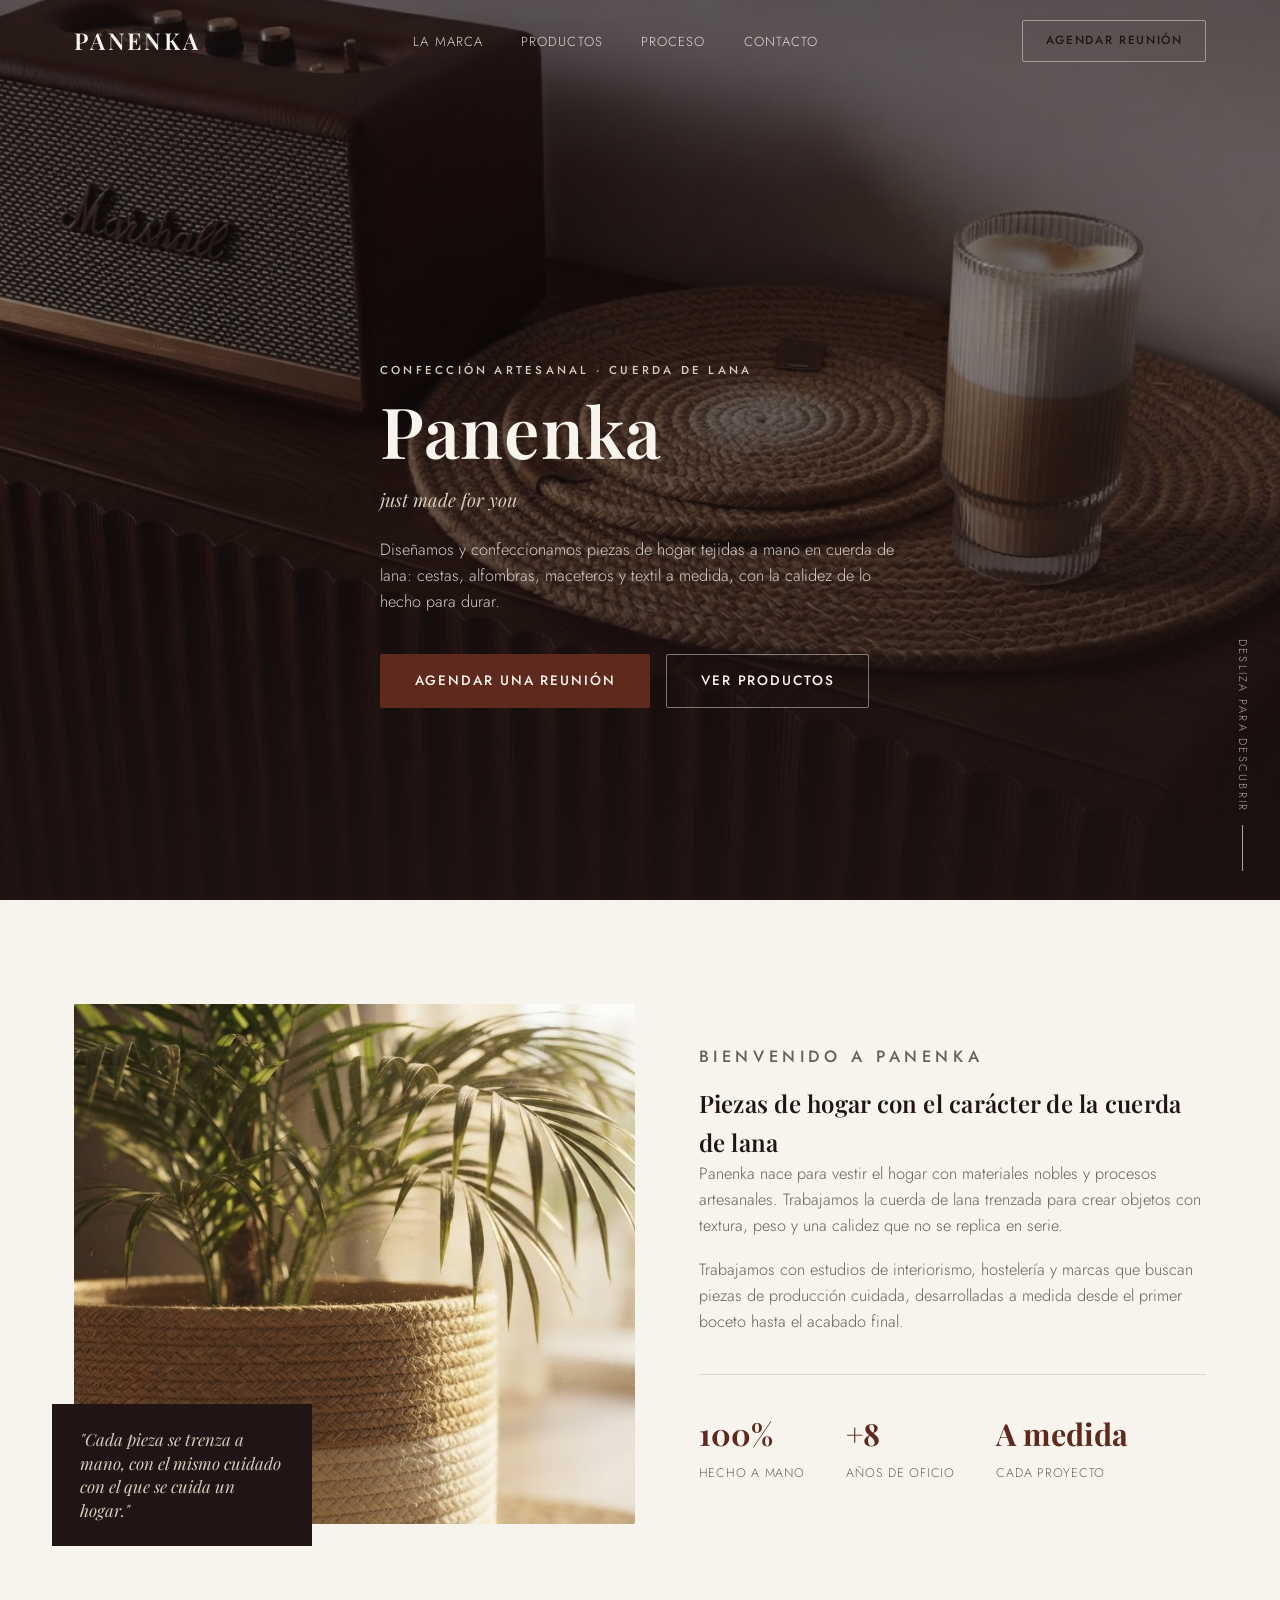
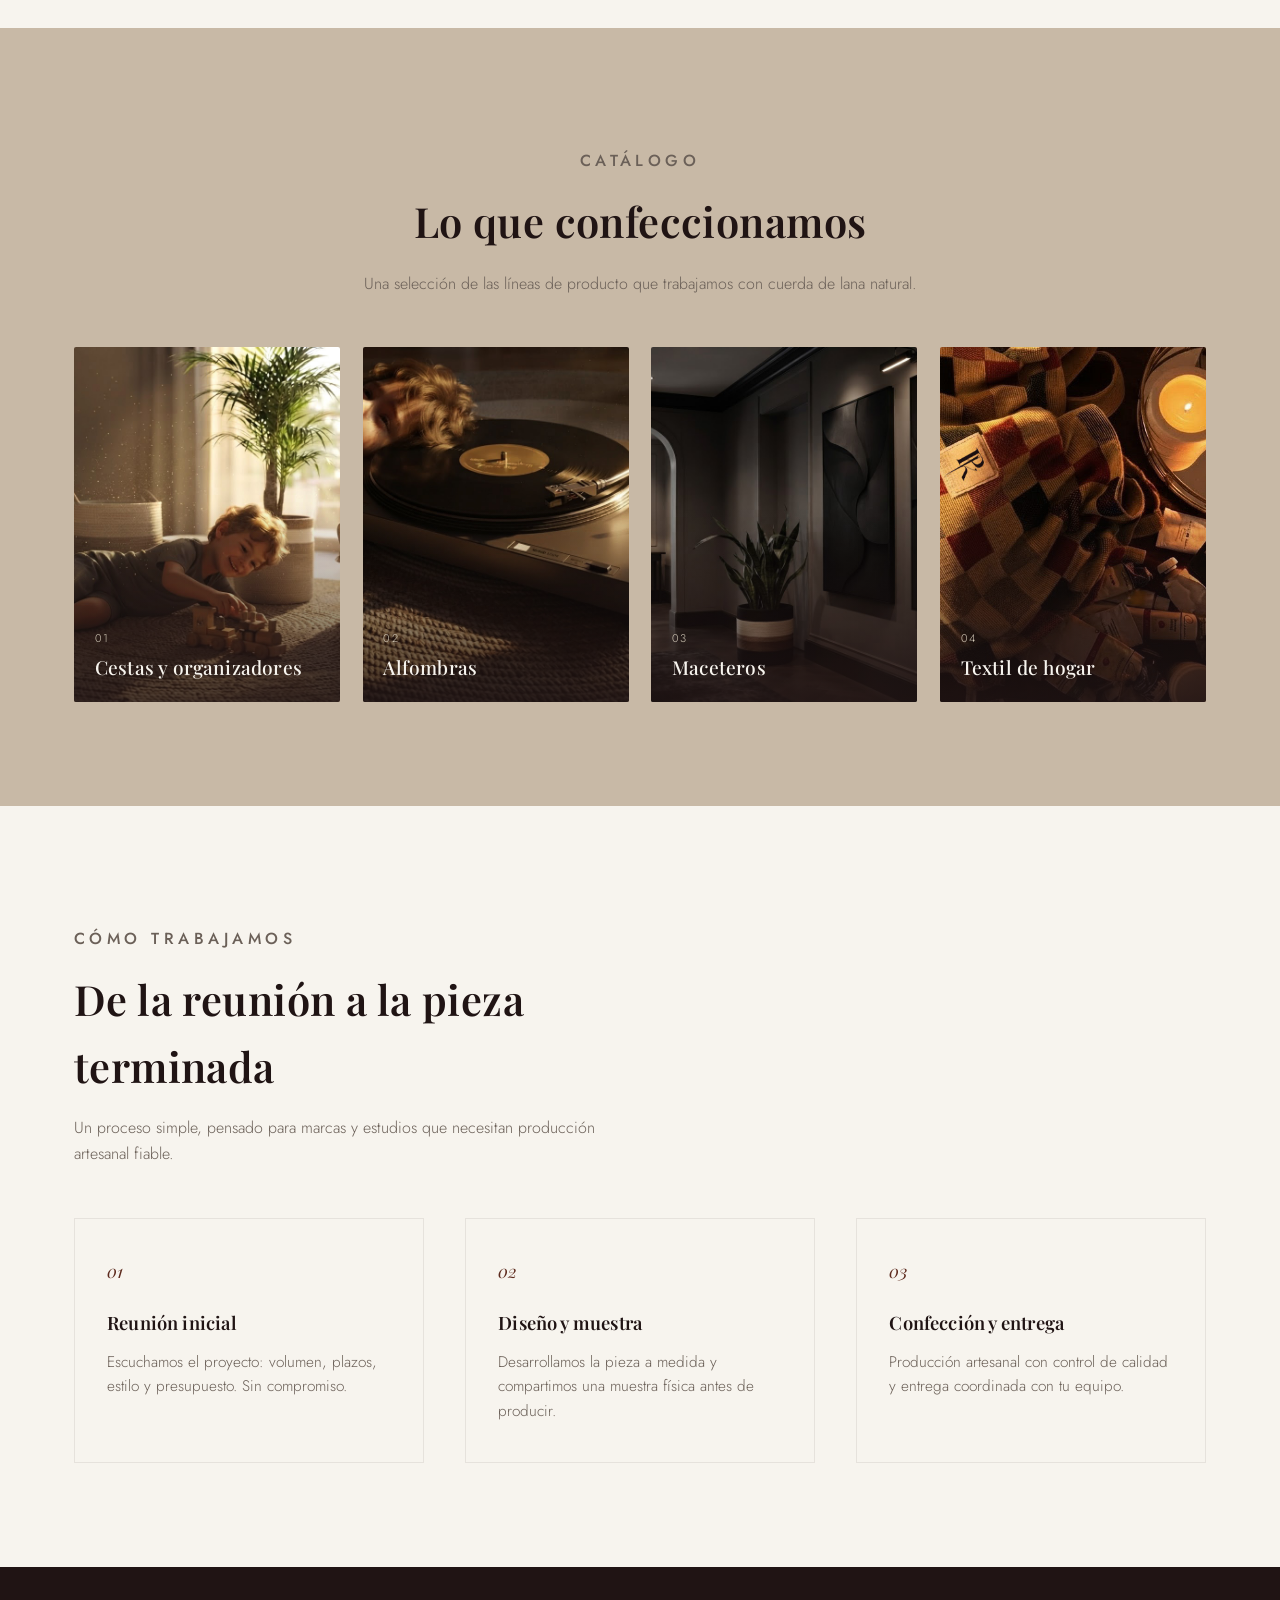
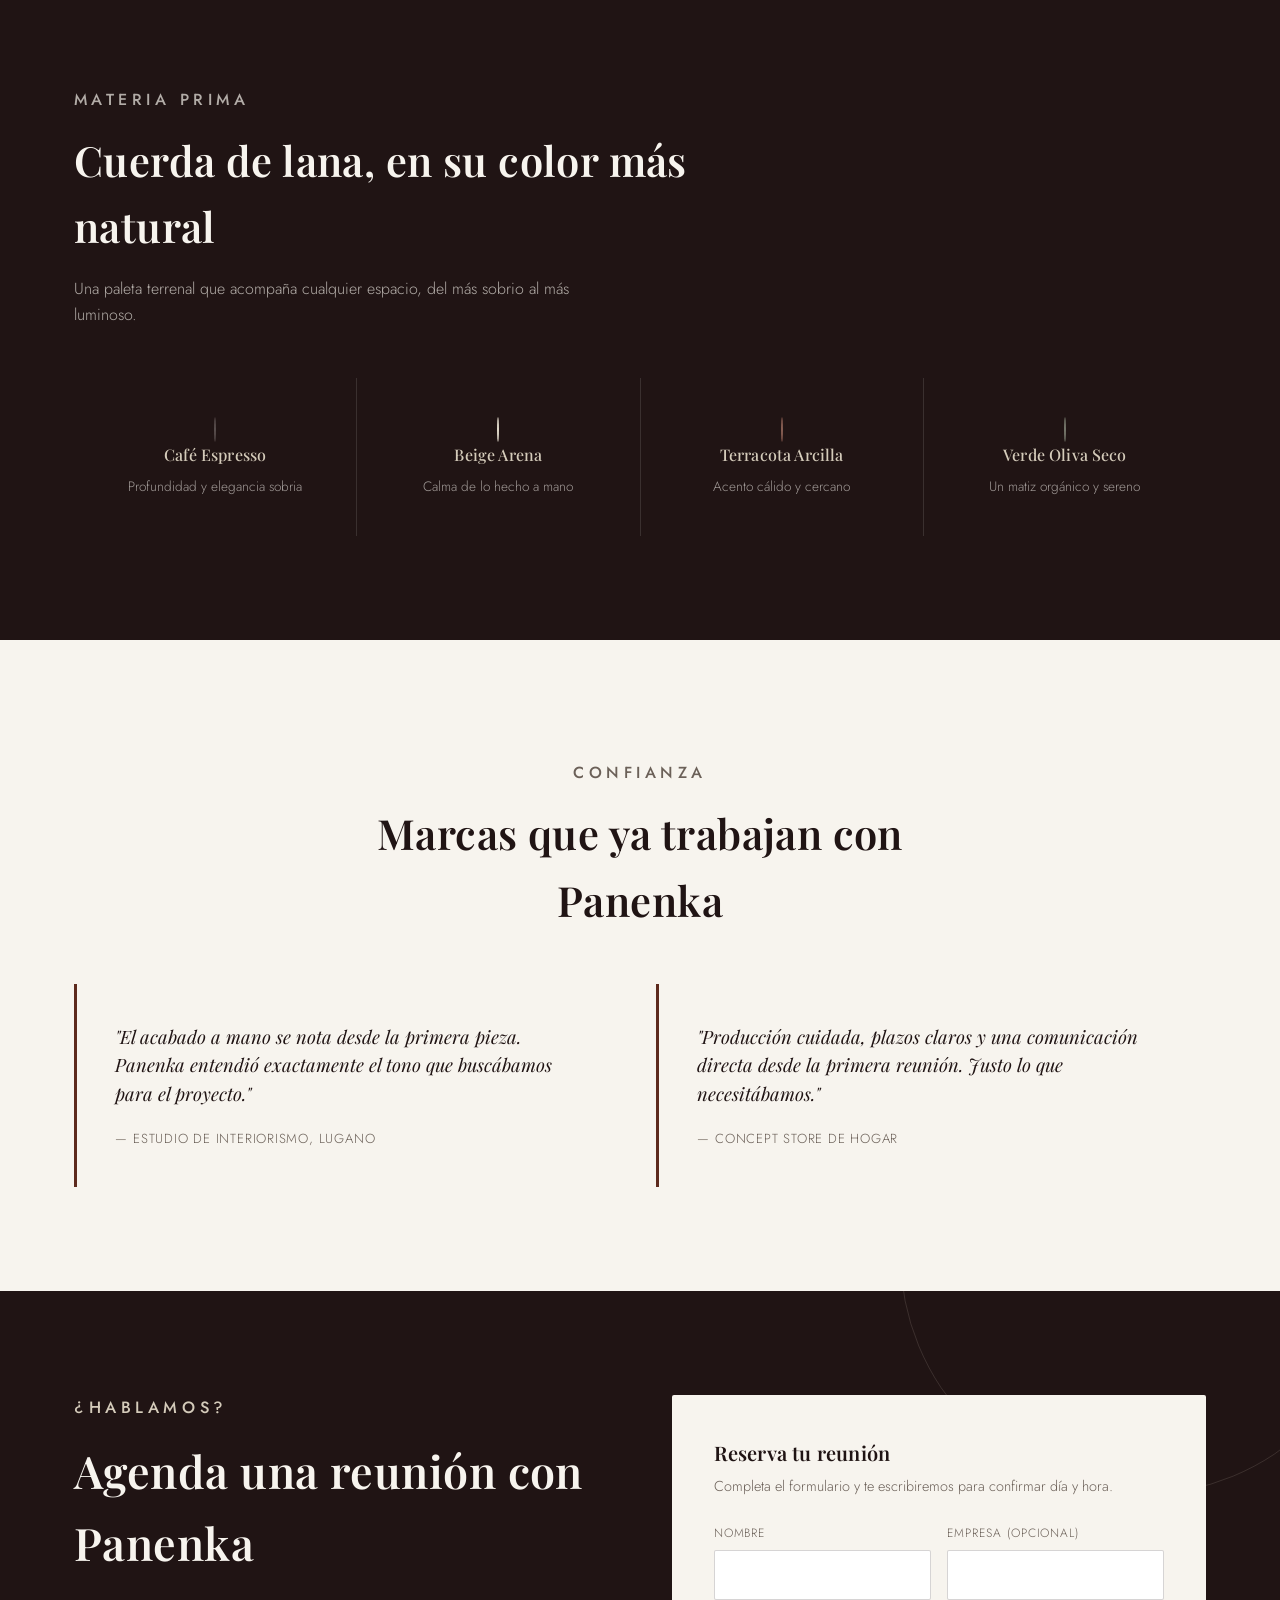
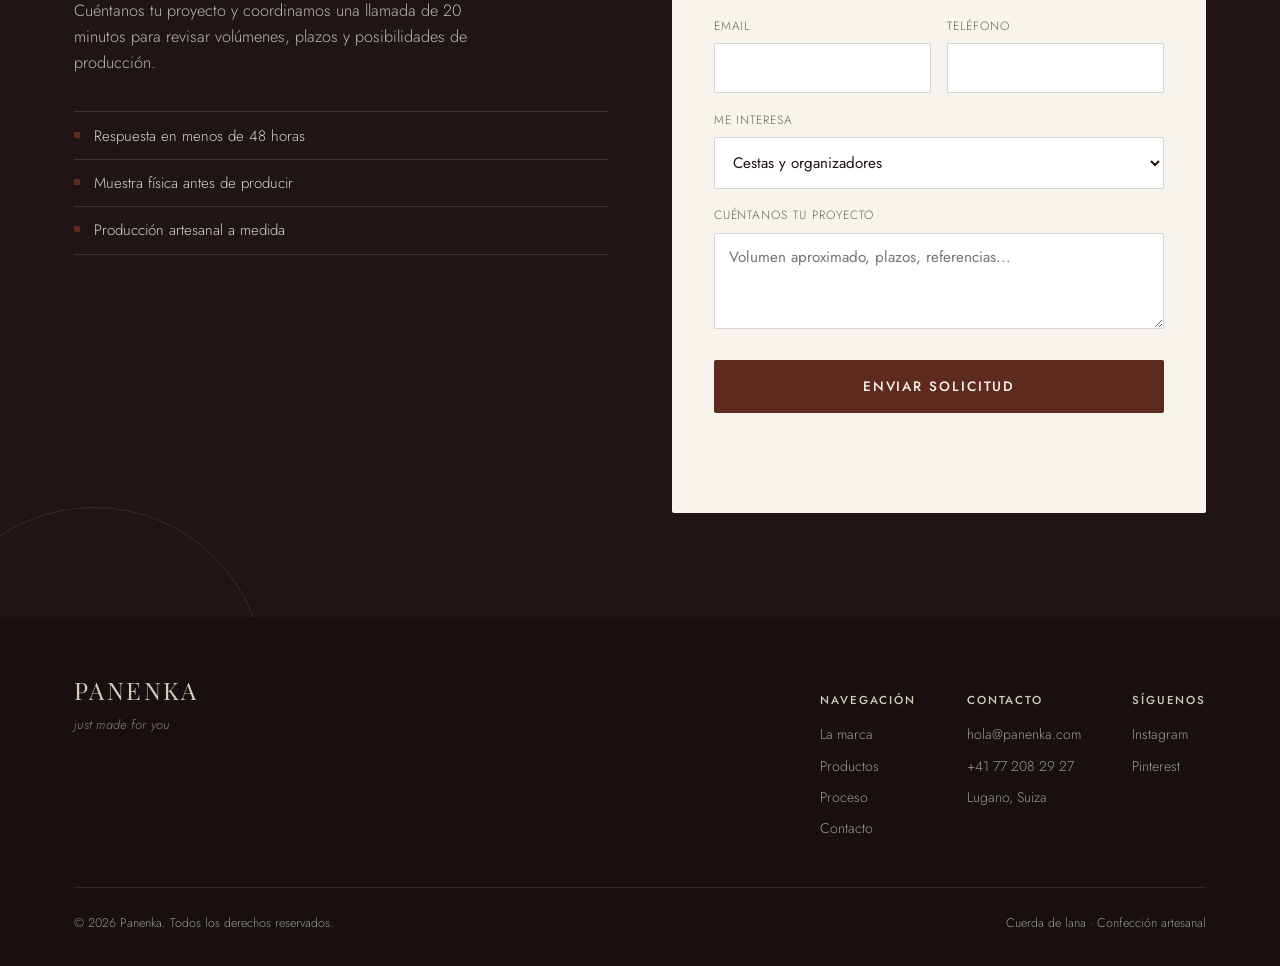
==== panenka/index.html @ 352421e2 "Add Panenka landing page for wool-cord home goods brand Single-page site built from the brand rebran" ====
<!DOCTYPE html>
<html lang="es" class="no-js">
<head>
  <meta charset="UTF-8" />
  <meta name="viewport" content="width=device-width, initial-scale=1.0" />
  <title>Panenka — Cuerda de lana, hecha para tu hogar</title>
  <meta name="description" content="Panenka confecciona productos de hogar artesanales con cuerda de lana: cestas, alfombras y textil a medida. Agenda una reunión con nuestro equipo." />
  <link rel="icon" href="data:," />
  <link rel="stylesheet" href="css/style.css" />
  <script>document.documentElement.classList.replace("no-js","js");</script>
</head>
<body>

  <header class="site-header" id="siteHeader">
    <div class="container nav">
      <a href="#inicio" class="nav__brand">PANENKA<span>.</span></a>
      <button class="nav__toggle" id="navToggle" aria-label="Abrir menú" aria-expanded="false">☰</button>
      <ul class="nav__links" id="navLinks">
        <li><a href="#sobre-nosotros">La marca</a></li>
        <li><a href="#productos">Productos</a></li>
        <li><a href="#proceso">Proceso</a></li>
        <li><a href="#contacto">Contacto</a></li>
      </ul>
      <div class="nav__actions">
        <a href="#contacto" class="btn btn--outline nav__cta desktop-only">Agendar reunión</a>
      </div>
    </div>
  </header>

  <main>
    <!-- HERO -->
    <section class="hero" id="inicio">
      <div class="hero__bg" style="background-image: url('images/hero-mesa-cuerda.jpg');"></div>
      <div class="hero__scrim"></div>
      <div class="container hero__content">
        <p class="eyebrow">Confección artesanal · Cuerda de lana</p>
        <h1>Panenka</h1>
        <p class="hero__tagline">just made for you</p>
        <p class="hero__desc">Diseñamos y confeccionamos piezas de hogar tejidas a mano en cuerda de lana: cestas, alfombras, maceteros y textil a medida, con la calidez de lo hecho para durar.</p>
        <div class="hero__actions">
          <a href="#contacto" class="btn btn--primary">Agendar una reunión</a>
          <a href="#productos" class="btn btn--outline">Ver productos</a>
        </div>
      </div>
      <div class="hero__scroll">Desliza para descubrir</div>
    </section>

    <!-- SOBRE NOSOTROS -->
    <section class="intro" id="sobre-nosotros">
      <div class="container intro__grid">
        <div class="intro__media reveal">
          <img src="images/macetero-cuerda.jpg" alt="Macetero tejido a mano en cuerda de lana con luz natural" loading="lazy" width="1376" height="768" />
          <div class="intro__media-tag">"Cada pieza se trenza a mano, con el mismo cuidado con el que se cuida un hogar."</div>
        </div>
        <div class="intro__copy reveal">
          <p class="eyebrow">Bienvenido a Panenka</p>
          <h2>Piezas de hogar con el carácter de la cuerda de lana</h2>
          <p>Panenka nace para vestir el hogar con materiales nobles y procesos artesanales. Trabajamos la cuerda de lana trenzada para crear objetos con textura, peso y una calidez que no se replica en serie.</p>
          <p>Trabajamos con estudios de interiorismo, hostelería y marcas que buscan piezas de producción cuidada, desarrolladas a medida desde el primer boceto hasta el acabado final.</p>
          <div class="intro__stats">
            <div class="intro__stat">
              <b>100%</b>
              <span>Hecho a mano</span>
            </div>
            <div class="intro__stat">
              <b>+8</b>
              <span>Años de oficio</span>
            </div>
            <div class="intro__stat">
              <b>A medida</b>
              <span>Cada proyecto</span>
            </div>
          </div>
        </div>
      </div>
    </section>

    <!-- PRODUCTOS -->
    <section class="products" id="productos">
      <div class="container">
        <div class="section-heading center reveal">
          <p class="eyebrow">Catálogo</p>
          <h2>Lo que confeccionamos</h2>
          <p>Una selección de las líneas de producto que trabajamos con cuerda de lana natural.</p>
        </div>
        <div class="products-grid reveal">
          <a class="product-card" href="#contacto">
            <img src="images/cestas-salon.jpg" alt="Cestas de cuerda de lana en un salón luminoso" loading="lazy" width="1376" height="768" />
            <span class="product-card__label"><span class="index">01</span><h3>Cestas y organizadores</h3></span>
          </a>
          <a class="product-card" href="#contacto">
            <img src="images/alfombra-cuerda.jpg" alt="Alfombra circular tejida en cuerda de lana" loading="lazy" width="1376" height="768" />
            <span class="product-card__label"><span class="index">02</span><h3>Alfombras</h3></span>
          </a>
          <a class="product-card" href="#contacto">
            <img src="images/recibidor-cuerda.jpg" alt="Macetero de cuerda de lana en un recibidor" loading="lazy" width="1376" height="768" />
            <span class="product-card__label"><span class="index">03</span><h3>Maceteros</h3></span>
          </a>
          <a class="product-card" href="#contacto">
            <img src="images/manta-cuadros.jpg" alt="Textil de hogar en tonos cálidos" loading="lazy" width="973" height="543" />
            <span class="product-card__label"><span class="index">04</span><h3>Textil de hogar</h3></span>
          </a>
        </div>
      </div>
    </section>

    <!-- PROCESO -->
    <section class="process" id="proceso">
      <div class="container">
        <div class="section-heading reveal">
          <p class="eyebrow">Cómo trabajamos</p>
          <h2>De la reunión a la pieza terminada</h2>
          <p>Un proceso simple, pensado para marcas y estudios que necesitan producción artesanal fiable.</p>
        </div>
        <div class="process-grid reveal">
          <div class="process-card">
            <span class="num">01</span>
            <h3>Reunión inicial</h3>
            <p>Escuchamos el proyecto: volumen, plazos, estilo y presupuesto. Sin compromiso.</p>
          </div>
          <div class="process-card">
            <span class="num">02</span>
            <h3>Diseño y muestra</h3>
            <p>Desarrollamos la pieza a medida y compartimos una muestra física antes de producir.</p>
          </div>
          <div class="process-card">
            <span class="num">03</span>
            <h3>Confección y entrega</h3>
            <p>Producción artesanal con control de calidad y entrega coordinada con tu equipo.</p>
          </div>
        </div>
      </div>
    </section>

    <!-- MATERIALES / COLORES -->
    <section class="materials">
      <div class="container">
        <div class="section-heading reveal">
          <p class="eyebrow">Materia prima</p>
          <h2>Cuerda de lana, en su color más natural</h2>
          <p>Una paleta terrenal que acompaña cualquier espacio, del más sobrio al más luminoso.</p>
        </div>
        <div class="materials-grid reveal">
          <div class="material-swatch">
            <span class="dot" style="background:#201414;"></span>
            <h4>Café Espresso</h4>
            <p>Profundidad y elegancia sobria</p>
          </div>
          <div class="material-swatch">
            <span class="dot" style="background:#D4CBBA;"></span>
            <h4>Beige Arena</h4>
            <p>Calma de lo hecho a mano</p>
          </div>
          <div class="material-swatch">
            <span class="dot" style="background:#5D2A1D;"></span>
            <h4>Terracota Arcilla</h4>
            <p>Acento cálido y cercano</p>
          </div>
          <div class="material-swatch">
            <span class="dot" style="background:#46493B;"></span>
            <h4>Verde Oliva Seco</h4>
            <p>Un matiz orgánico y sereno</p>
          </div>
        </div>
      </div>
    </section>

    <!-- TESTIMONIOS -->
    <section class="testimonials">
      <div class="container">
        <div class="section-heading center reveal">
          <p class="eyebrow">Confianza</p>
          <h2>Marcas que ya trabajan con Panenka</h2>
        </div>
        <div class="testimonial-grid reveal">
          <div class="testimonial">
            <p>"El acabado a mano se nota desde la primera pieza. Panenka entendió exactamente el tono que buscábamos para el proyecto."</p>
            <cite>— Estudio de interiorismo, Lugano</cite>
          </div>
          <div class="testimonial">
            <p>"Producción cuidada, plazos claros y una comunicación directa desde la primera reunión. Justo lo que necesitábamos."</p>
            <cite>— Concept store de hogar</cite>
          </div>
        </div>
      </div>
    </section>

    <!-- CTA / AGENDAR REUNION -->
    <section class="cta" id="contacto">
      <div class="container cta__grid">
        <div class="cta__intro reveal">
          <p class="eyebrow">¿Hablamos?</p>
          <h2>Agenda una reunión con Panenka</h2>
          <p>Cuéntanos tu proyecto y coordinamos una llamada de 20 minutos para revisar volúmenes, plazos y posibilidades de producción.</p>
          <ul class="cta__points">
            <li>Respuesta en menos de 48 horas</li>
            <li>Muestra física antes de producir</li>
            <li>Producción artesanal a medida</li>
          </ul>
        </div>

        <form class="cta__form reveal" id="meetingForm" novalidate>
          <h3>Reserva tu reunión</h3>
          <p>Completa el formulario y te escribiremos para confirmar día y hora.</p>

          <div class="form-row">
            <div class="field">
              <label for="nombre">Nombre</label>
              <input type="text" id="nombre" name="nombre" required autocomplete="name" />
            </div>
            <div class="field">
              <label for="empresa">Empresa (opcional)</label>
              <input type="text" id="empresa" name="empresa" autocomplete="organization" />
            </div>
          </div>

          <div class="form-row">
            <div class="field">
              <label for="email">Email</label>
              <input type="email" id="email" name="email" required autocomplete="email" />
            </div>
            <div class="field">
              <label for="telefono">Teléfono</label>
              <input type="tel" id="telefono" name="telefono" autocomplete="tel" />
            </div>
          </div>

          <div class="field">
            <label for="interes">Me interesa</label>
            <select id="interes" name="interes">
              <option value="Cestas y organizadores">Cestas y organizadores</option>
              <option value="Alfombras">Alfombras</option>
              <option value="Maceteros">Maceteros</option>
              <option value="Textil de hogar">Textil de hogar</option>
              <option value="Proyecto a medida">Proyecto a medida</option>
            </select>
          </div>

          <div class="field">
            <label for="mensaje">Cuéntanos tu proyecto</label>
            <textarea id="mensaje" name="mensaje" rows="3" placeholder="Volumen aproximado, plazos, referencias..."></textarea>
          </div>

          <button type="submit" class="btn btn--primary">Enviar solicitud</button>
          <p class="form-status" id="formStatus" role="status"></p>
        </form>
      </div>
    </section>
  </main>

  <footer class="site-footer">
    <div class="container">
      <div class="footer-top">
        <div>
          <p class="footer-brand">PANENKA<span>just made for you</span></p>
        </div>
        <div class="footer-links">
          <div>
            <h5>Navegación</h5>
            <ul>
              <li><a href="#sobre-nosotros">La marca</a></li>
              <li><a href="#productos">Productos</a></li>
              <li><a href="#proceso">Proceso</a></li>
              <li><a href="#contacto">Contacto</a></li>
            </ul>
          </div>
          <div>
            <h5>Contacto</h5>
            <ul>
              <li><a href="mailto:hola@panenka.com">hola@panenka.com</a></li>
              <li><a href="tel:+41772082927">+41 77 208 29 27</a></li>
              <li>Lugano, Suiza</li>
            </ul>
          </div>
          <div>
            <h5>Síguenos</h5>
            <ul>
              <li><a href="#" target="_blank" rel="noopener">Instagram</a></li>
              <li><a href="#" target="_blank" rel="noopener">Pinterest</a></li>
            </ul>
          </div>
        </div>
      </div>
      <div class="footer-bottom">
        <p>&copy; 2026 Panenka. Todos los derechos reservados.</p>
        <p>Cuerda de lana · Confección artesanal</p>
      </div>
    </div>
  </footer>

  <script src="js/main.js"></script>
</body>
</html>
---- panenka/css/style.css ----
/* ==========================================================================
   Panenka — Landing page
   Paleta (Pantone exacto, doc. de rebranding):
     --espresso   #201414  (Pantone — cuerda de lana)
     --arena      #D4CBBA  (Pantone — piedra clara)
   Variantes corporativas cercanas: #2D1E18 / #C8B9A6
   Complementarios: marfil #F7F4EE · terracota #5D2A1D · oliva #46493B · gris piedra #9FA0A8
   ========================================================================== */

@import url('https://fonts.googleapis.com/css2?family=Playfair+Display:ital,wght@0,500;0,600;0,700;1,500&family=Jost:wght@300;400;500;600&display=swap');

:root {
  --espresso: #201414;
  --espresso-soft: #2D1E18;
  --arena: #D4CBBA;
  --arena-soft: #C8B9A6;
  --marfil: #F7F4EE;
  --terracota: #5D2A1D;
  --oliva: #46493B;
  --piedra: #9FA0A8;

  --text-dark: #201414;
  --text-muted: #6b6058;
  --bg: var(--marfil);

  --font-display: 'Playfair Display', Georgia, serif;
  --font-body: 'Jost', 'Segoe UI', sans-serif;

  --container: 1180px;
  --radius: 2px;
}

* { box-sizing: border-box; }

html { scroll-behavior: smooth; }

body {
  margin: 0;
  background: var(--bg);
  color: var(--text-dark);
  font-family: var(--font-body);
  font-weight: 300;
  line-height: 1.6;
  -webkit-font-smoothing: antialiased;
}

img { max-width: 100%; display: block; }

.container {
  max-width: var(--container);
  margin: 0 auto;
  padding: 0 1.5rem;
}

a { color: inherit; text-decoration: none; }

h1, h2, h3, h4 {
  font-family: var(--font-display);
  font-weight: 600;
  margin: 0;
  letter-spacing: 0.01em;
}

p { margin: 0; }

.eyebrow {
  font-family: var(--font-body);
  font-size: 0.72rem;
  letter-spacing: 0.28em;
  text-transform: uppercase;
  color: var(--terracota);
  font-weight: 500;
  margin-bottom: 0.9rem;
}

/* Botones */
.btn {
  display: inline-flex;
  align-items: center;
  gap: 0.6rem;
  padding: 0.95rem 2.1rem;
  border-radius: var(--radius);
  font-family: var(--font-body);
  font-size: 0.85rem;
  letter-spacing: 0.14em;
  text-transform: uppercase;
  font-weight: 500;
  border: 1px solid transparent;
  cursor: pointer;
  transition: background 0.25s ease, color 0.25s ease, border-color 0.25s ease, transform 0.2s ease;
}

.btn--primary {
  background: var(--terracota);
  color: var(--marfil);
}
.btn--primary:hover { background: #4a2216; transform: translateY(-1px); }

.btn--light {
  background: var(--arena);
  color: var(--espresso);
}
.btn--light:hover { background: var(--marfil); }

.btn--outline {
  background: transparent;
  border-color: rgba(247, 244, 238, 0.45);
  color: inherit;
}
.btn--outline:hover { border-color: currentColor; }

.btn--outline-dark {
  background: transparent;
  border-color: rgba(32, 20, 20, 0.3);
  color: var(--espresso);
}
.btn--outline-dark:hover { border-color: var(--espresso); }

/* ==========================================================================
   Header
   ========================================================================== */
.site-header {
  position: fixed;
  top: 0;
  left: 0;
  right: 0;
  z-index: 100;
  padding: 1.25rem 0;
  transition: background 0.35s ease, padding 0.35s ease, box-shadow 0.35s ease;
}

.site-header.is-scrolled {
  background: rgba(32, 20, 20, 0.92);
  backdrop-filter: blur(6px);
  padding: 0.85rem 0;
  box-shadow: 0 6px 24px rgba(0,0,0,0.18);
}

.nav {
  display: flex;
  align-items: center;
  justify-content: space-between;
}

.nav__brand {
  font-family: var(--font-display);
  font-size: 1.45rem;
  letter-spacing: 0.12em;
  color: var(--marfil);
  font-weight: 600;
}
.nav__brand span { color: var(--terracota); }

.nav__links {
  list-style: none;
  display: flex;
  gap: 2.4rem;
  margin: 0;
  padding: 0;
}
.nav__links a {
  color: var(--marfil);
  font-size: 0.82rem;
  letter-spacing: 0.08em;
  text-transform: uppercase;
  opacity: 0.85;
  transition: opacity 0.2s ease;
}
.nav__links a:hover { opacity: 1; }

.nav__actions { display: flex; align-items: center; gap: 1.5rem; }

.nav__cta {
  padding: 0.65rem 1.4rem;
  font-size: 0.74rem;
}

.nav__toggle {
  display: none;
  background: none;
  border: none;
  color: var(--marfil);
  font-size: 1.4rem;
  cursor: pointer;
}

/* ==========================================================================
   Hero
   ========================================================================== */
.hero {
  position: relative;
  min-height: 100vh;
  display: flex;
  align-items: flex-end;
  background: var(--espresso);
  overflow: hidden;
}

.hero__bg {
  position: absolute;
  inset: 0;
  background-size: cover;
  background-position: center 65%;
}

.hero__scrim {
  position: absolute;
  inset: 0;
  background:
    linear-gradient(180deg, rgba(32,20,20,0.55) 0%, rgba(32,20,20,0.35) 35%, rgba(32,20,20,0.85) 100%);
}

.hero__content {
  position: relative;
  z-index: 2;
  padding: 8rem 0 5.5rem;
  max-width: 720px;
  color: var(--marfil);
}

.hero .eyebrow { color: var(--arena); }

.hero h1 {
  font-size: clamp(2.6rem, 6vw, 4.4rem);
  line-height: 1.05;
  color: var(--marfil);
}

.hero__tagline {
  font-family: var(--font-display);
  font-style: italic;
  font-size: 1.15rem;
  color: var(--arena);
  margin-top: 1.1rem;
}

.hero__desc {
  margin-top: 1.4rem;
  font-size: 1.02rem;
  color: rgba(247,244,238,0.82);
  max-width: 520px;
}

.hero__actions {
  margin-top: 2.4rem;
  display: flex;
  flex-wrap: wrap;
  gap: 1rem;
}

.hero__scroll {
  position: absolute;
  bottom: 1.8rem;
  right: 1.8rem;
  z-index: 2;
  color: var(--arena);
  font-size: 0.7rem;
  letter-spacing: 0.2em;
  text-transform: uppercase;
  writing-mode: vertical-rl;
  display: flex;
  align-items: center;
  gap: 0.8rem;
  opacity: 0.8;
}
.hero__scroll::after {
  content: '';
  width: 1px;
  height: 46px;
  background: currentColor;
  display: block;
}

/* ==========================================================================
   Secciones genéricas
   ========================================================================== */
section { padding: 6.5rem 0; }

.section-heading {
  max-width: 640px;
  margin-bottom: 3.2rem;
}
.section-heading.center { margin-left: auto; margin-right: auto; text-align: center; }

.section-heading h2 {
  font-size: clamp(1.9rem, 3.4vw, 2.6rem);
  color: var(--espresso);
}

.section-heading p {
  margin-top: 1rem;
  color: var(--text-muted);
  font-size: 1rem;
  max-width: 560px;
}
.section-heading.center p { margin-left: auto; margin-right: auto; }

/* ==========================================================================
   Intro / Sobre Panenka
   ========================================================================== */
.intro {
  background: var(--bg);
}

.intro__grid {
  display: grid;
  grid-template-columns: 1.05fr 0.95fr;
  gap: 4rem;
  align-items: center;
}

.intro__media {
  position: relative;
}
.intro__media img {
  width: 100%;
  height: 520px;
  object-fit: cover;
  border-radius: var(--radius);
}
.intro__media-tag {
  position: absolute;
  left: -1.4rem;
  bottom: -1.4rem;
  background: var(--espresso);
  color: var(--arena);
  padding: 1.5rem 1.8rem;
  max-width: 260px;
  font-family: var(--font-display);
  font-style: italic;
  font-size: 1.05rem;
  line-height: 1.4;
}

.intro__copy p + p { margin-top: 1.1rem; }
.intro__copy p { color: var(--text-muted); font-size: 1.02rem; }

.intro__stats {
  display: flex;
  gap: 2.6rem;
  margin-top: 2.4rem;
  padding-top: 2.2rem;
  border-top: 1px solid rgba(32,20,20,0.12);
}
.intro__stat b {
  display: block;
  font-family: var(--font-display);
  font-size: 1.9rem;
  color: var(--terracota);
}
.intro__stat span {
  font-size: 0.78rem;
  letter-spacing: 0.06em;
  color: var(--text-muted);
  text-transform: uppercase;
}

/* ==========================================================================
   Productos / catálogo
   ========================================================================== */
.products {
  background: var(--arena-soft);
}

.products-grid {
  display: grid;
  grid-template-columns: repeat(4, 1fr);
  gap: 1.4rem;
}

.product-card {
  position: relative;
  border-radius: var(--radius);
  overflow: hidden;
  aspect-ratio: 3 / 4;
  isolation: isolate;
}

.product-card img {
  width: 100%;
  height: 100%;
  object-fit: cover;
  transition: transform 0.6s ease;
}
.product-card:hover img { transform: scale(1.06); }

.product-card::after {
  content: '';
  position: absolute;
  inset: 0;
  background: linear-gradient(180deg, rgba(32,20,20,0) 45%, rgba(32,20,20,0.82) 100%);
  z-index: 1;
}

.product-card__label {
  position: absolute;
  left: 1.3rem;
  bottom: 1.2rem;
  z-index: 2;
  color: var(--marfil);
}
.product-card__label .index {
  display: block;
  font-size: 0.7rem;
  letter-spacing: 0.2em;
  color: var(--arena);
  margin-bottom: 0.3rem;
}
.product-card__label h3 {
  font-size: 1.2rem;
  font-weight: 500;
}

/* ==========================================================================
   Proceso / por qué Panenka
   ========================================================================== */
.process { background: var(--bg); }

.process-grid {
  display: grid;
  grid-template-columns: repeat(3, 1fr);
  gap: 2.6rem;
}

.process-card {
  padding: 2.4rem 2rem;
  background: var(--marfil);
  border: 1px solid rgba(32,20,20,0.08);
}

.process-card .num {
  font-family: var(--font-display);
  font-style: italic;
  font-size: 1.1rem;
  color: var(--terracota);
  display: block;
  margin-bottom: 1.4rem;
}

.process-card h3 {
  font-size: 1.15rem;
  margin-bottom: 0.8rem;
  color: var(--espresso);
}

.process-card p {
  color: var(--text-muted);
  font-size: 0.96rem;
}

/* ==========================================================================
   Materiales / franja de color
   ========================================================================== */
.materials {
  background: var(--espresso);
  color: var(--marfil);
}
.materials .section-heading h2 { color: var(--marfil); }
.materials .section-heading p { color: rgba(247,244,238,0.68); }
.materials .eyebrow { color: var(--arena); }

.materials-grid {
  display: grid;
  grid-template-columns: repeat(4, 1fr);
  gap: 1px;
  background: rgba(247,244,238,0.12);
}

.material-swatch {
  background: var(--espresso);
  padding: 2.4rem 1.6rem;
  text-align: center;
}

.material-swatch .dot {
  width: 46px;
  height: 46px;
  border-radius: 50%;
  margin: 0 auto 1.3rem;
  border: 1px solid rgba(247,244,238,0.25);
}

.material-swatch h4 {
  font-size: 1rem;
  color: var(--arena);
  margin-bottom: 0.5rem;
  font-weight: 500;
}
.material-swatch p {
  font-size: 0.85rem;
  color: rgba(247,244,238,0.6);
}

/* ==========================================================================
   Testimonios
   ========================================================================== */
.testimonials { background: var(--bg); }

.testimonial-grid {
  display: grid;
  grid-template-columns: repeat(2, 1fr);
  gap: 2rem;
}

.testimonial {
  padding: 2.4rem;
  background: var(--marfil);
  border-left: 3px solid var(--terracota);
}
.testimonial p {
  font-family: var(--font-display);
  font-style: italic;
  font-size: 1.15rem;
  color: var(--espresso);
  line-height: 1.55;
}
.testimonial cite {
  display: block;
  margin-top: 1.2rem;
  font-style: normal;
  font-size: 0.82rem;
  letter-spacing: 0.06em;
  text-transform: uppercase;
  color: var(--text-muted);
}

/* ==========================================================================
   CTA — Agendar reunión
   ========================================================================== */
.cta {
  background: var(--espresso);
  color: var(--marfil);
  position: relative;
  overflow: hidden;
}

.cta::before {
  content: '';
  position: absolute;
  top: -30%;
  right: -8%;
  width: 480px;
  height: 480px;
  border-radius: 50%;
  border: 1px solid rgba(212,203,186,0.15);
}
.cta::after {
  content: '';
  position: absolute;
  bottom: -25%;
  left: -6%;
  width: 340px;
  height: 340px;
  border-radius: 50%;
  border: 1px solid rgba(212,203,186,0.12);
}

.cta__grid {
  position: relative;
  z-index: 1;
  display: grid;
  grid-template-columns: 1fr 1fr;
  gap: 4rem;
  align-items: start;
}

.cta__intro .eyebrow { color: var(--arena); }
.cta__intro h2 {
  font-size: clamp(2rem, 3.6vw, 2.8rem);
  color: var(--marfil);
  margin-bottom: 1.2rem;
}
.cta__intro p {
  color: rgba(247,244,238,0.72);
  font-size: 1.02rem;
  max-width: 440px;
}

.cta__points {
  list-style: none;
  padding: 0;
  margin: 2.2rem 0 0;
}
.cta__points li {
  display: flex;
  gap: 0.9rem;
  align-items: flex-start;
  padding: 0.7rem 0;
  border-top: 1px solid rgba(247,244,238,0.12);
  font-size: 0.94rem;
  color: rgba(247,244,238,0.85);
}
.cta__points li:last-child { border-bottom: 1px solid rgba(247,244,238,0.12); }
.cta__points li::before {
  content: '';
  width: 6px;
  height: 6px;
  margin-top: 0.5rem;
  background: var(--terracota);
  flex-shrink: 0;
}

.cta__form {
  background: var(--marfil);
  color: var(--espresso);
  padding: 2.6rem;
  border-radius: var(--radius);
}

.cta__form h3 {
  font-size: 1.25rem;
  margin-bottom: 0.4rem;
}
.cta__form > p {
  color: var(--text-muted);
  font-size: 0.9rem;
  margin-bottom: 1.6rem;
}

.form-row {
  display: grid;
  grid-template-columns: 1fr 1fr;
  gap: 1rem;
}

.field { margin-bottom: 1.1rem; }
.field label {
  display: block;
  font-size: 0.75rem;
  letter-spacing: 0.08em;
  text-transform: uppercase;
  color: var(--text-muted);
  margin-bottom: 0.45rem;
}
.field input,
.field select,
.field textarea {
  width: 100%;
  padding: 0.8rem 0.9rem;
  border: 1px solid rgba(32,20,20,0.18);
  background: #fff;
  font-family: var(--font-body);
  font-size: 0.95rem;
  color: var(--espresso);
  border-radius: var(--radius);
}
.field input:focus,
.field select:focus,
.field textarea:focus {
  outline: none;
  border-color: var(--terracota);
}
.field textarea { resize: vertical; min-height: 96px; }

.form-status {
  margin-top: 1rem;
  font-size: 0.85rem;
  min-height: 1.2em;
}
.form-status.success { color: #3f6b3f; }
.form-status.error { color: var(--terracota); }

.cta__form .btn { width: 100%; justify-content: center; margin-top: 0.4rem; }

/* ==========================================================================
   Footer
   ========================================================================== */
.site-footer {
  background: #17100e;
  color: rgba(247,244,238,0.6);
  padding: 3.4rem 0 2rem;
}

.footer-top {
  display: flex;
  justify-content: space-between;
  align-items: flex-start;
  gap: 2rem;
  padding-bottom: 2.4rem;
  border-bottom: 1px solid rgba(247,244,238,0.1);
}

.footer-brand {
  font-family: var(--font-display);
  font-size: 1.5rem;
  letter-spacing: 0.1em;
  color: var(--arena);
}
.footer-brand span { display: block; font-family: var(--font-body); font-style: italic; font-size: 0.8rem; letter-spacing: 0.02em; color: rgba(247,244,238,0.5); margin-top: 0.35rem; }

.footer-links {
  display: flex;
  gap: 3.2rem;
  flex-wrap: wrap;
}
.footer-links h5 {
  font-size: 0.72rem;
  letter-spacing: 0.16em;
  text-transform: uppercase;
  color: var(--arena);
  margin-bottom: 0.9rem;
  font-family: var(--font-body);
  font-weight: 500;
}
.footer-links ul { list-style: none; margin: 0; padding: 0; }
.footer-links li { margin-bottom: 0.55rem; font-size: 0.88rem; }
.footer-links a:hover { color: var(--marfil); }

.footer-bottom {
  display: flex;
  justify-content: space-between;
  align-items: center;
  padding-top: 1.6rem;
  font-size: 0.78rem;
  flex-wrap: wrap;
  gap: 0.6rem;
}

/* ==========================================================================
   Reveal on scroll
   ========================================================================== */
.reveal { opacity: 0; transform: translateY(22px); transition: opacity 0.7s ease, transform 0.7s ease; }
.reveal.is-visible { opacity: 1; transform: translateY(0); }
.no-js .reveal { opacity: 1; transform: none; }

/* ==========================================================================
   Responsive
   ========================================================================== */
@media (max-width: 980px) {
  .intro__grid { grid-template-columns: 1fr; }
  .intro__media img { height: 380px; }
  .products-grid { grid-template-columns: repeat(2, 1fr); }
  .process-grid { grid-template-columns: 1fr; gap: 1.4rem; }
  .materials-grid { grid-template-columns: repeat(2, 1fr); }
  .testimonial-grid { grid-template-columns: 1fr; }
  .cta__grid { grid-template-columns: 1fr; gap: 2.6rem; }
  .footer-top { flex-direction: column; }
}

@media (max-width: 720px) {
  .nav__links, .nav__cta.desktop-only { display: none; }
  .nav__toggle { display: block; }
  section { padding: 4.5rem 0; }
  .hero__content { padding: 7rem 0 3.5rem; }
  .form-row { grid-template-columns: 1fr; }
  .products-grid { grid-template-columns: 1fr 1fr; }
  .materials-grid { grid-template-columns: 1fr 1fr; }
  .intro__media-tag { position: static; margin-top: 1rem; max-width: none; }
  .hero__scroll { display: none; }
}

@media (max-width: 480px) {
  .products-grid { grid-template-columns: 1fr; }
  .materials-grid { grid-template-columns: 1fr; }
}

/* Mobile nav drawer */
.nav__links.is-open {
  display: flex;
  flex-direction: column;
  position: absolute;
  top: 100%;
  left: 0;
  right: 0;
  background: rgba(32,20,20,0.98);
  padding: 1.5rem;
  gap: 1.2rem;
}
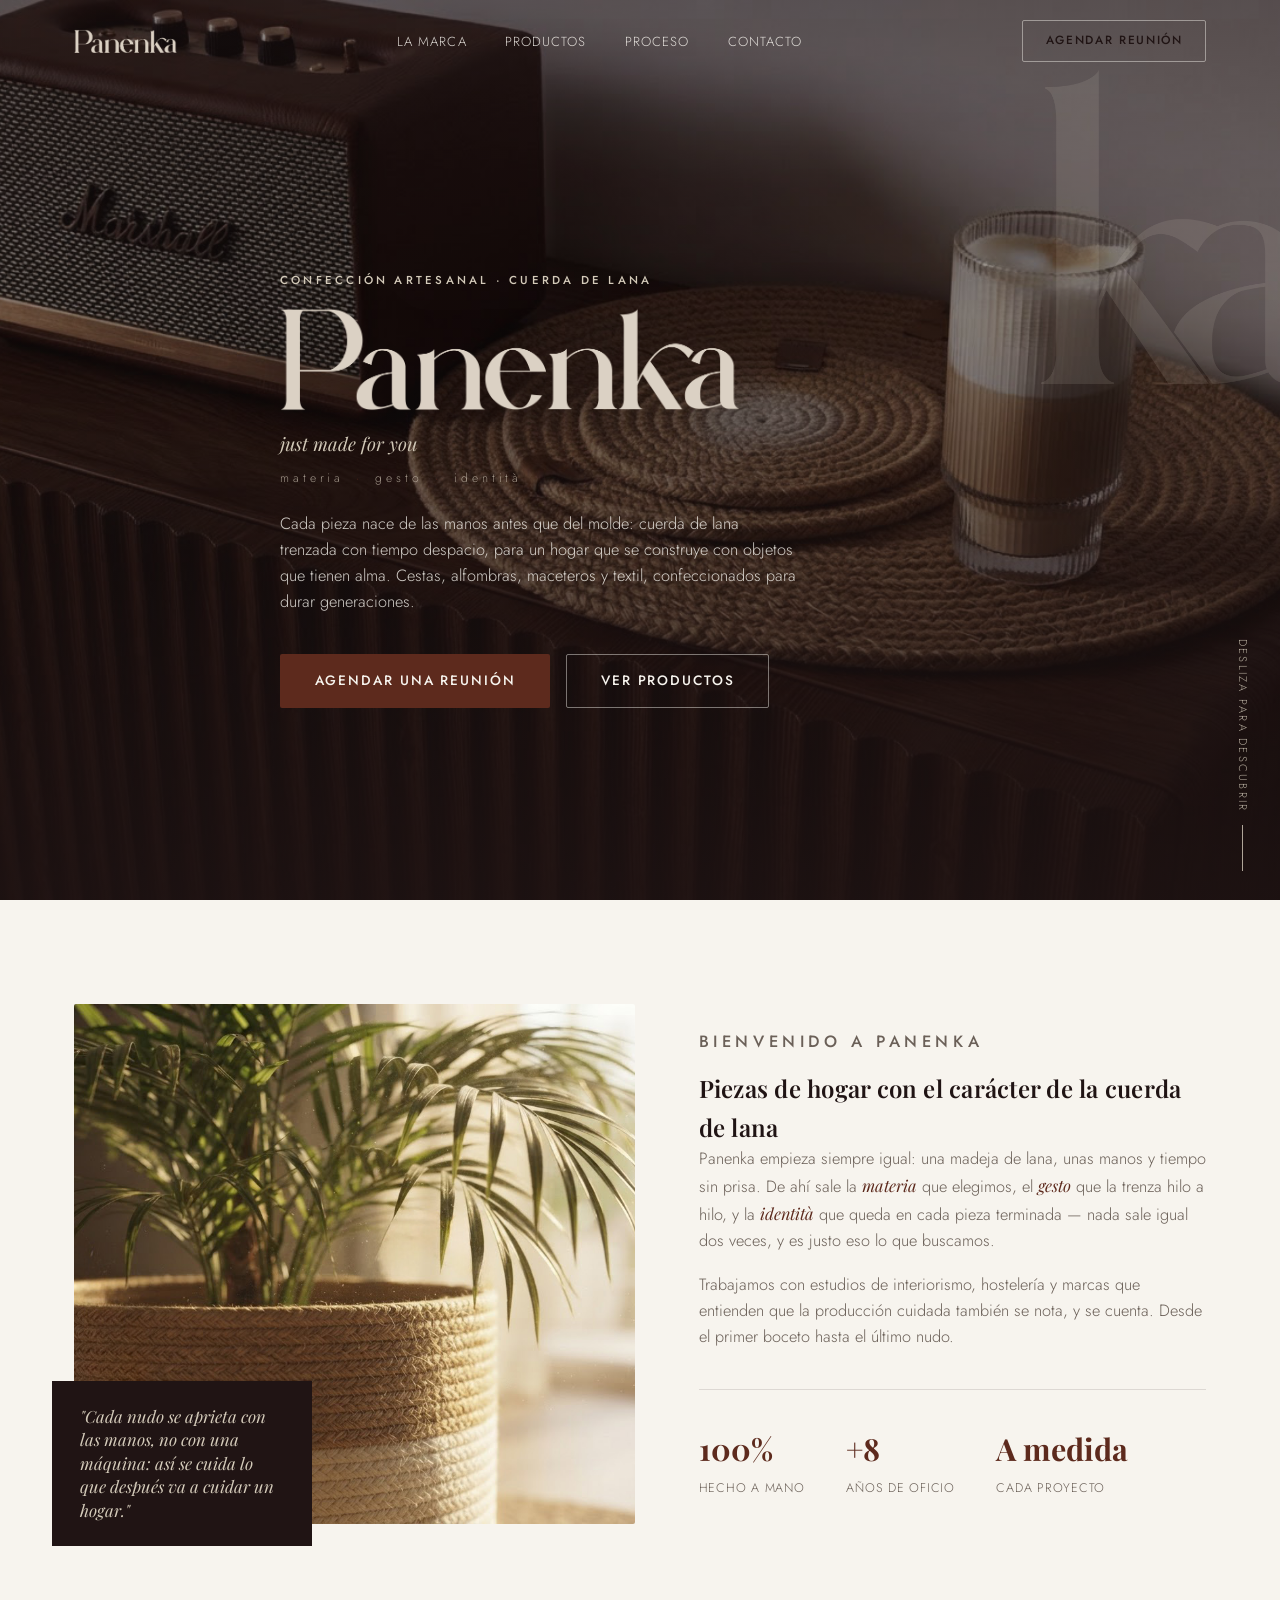
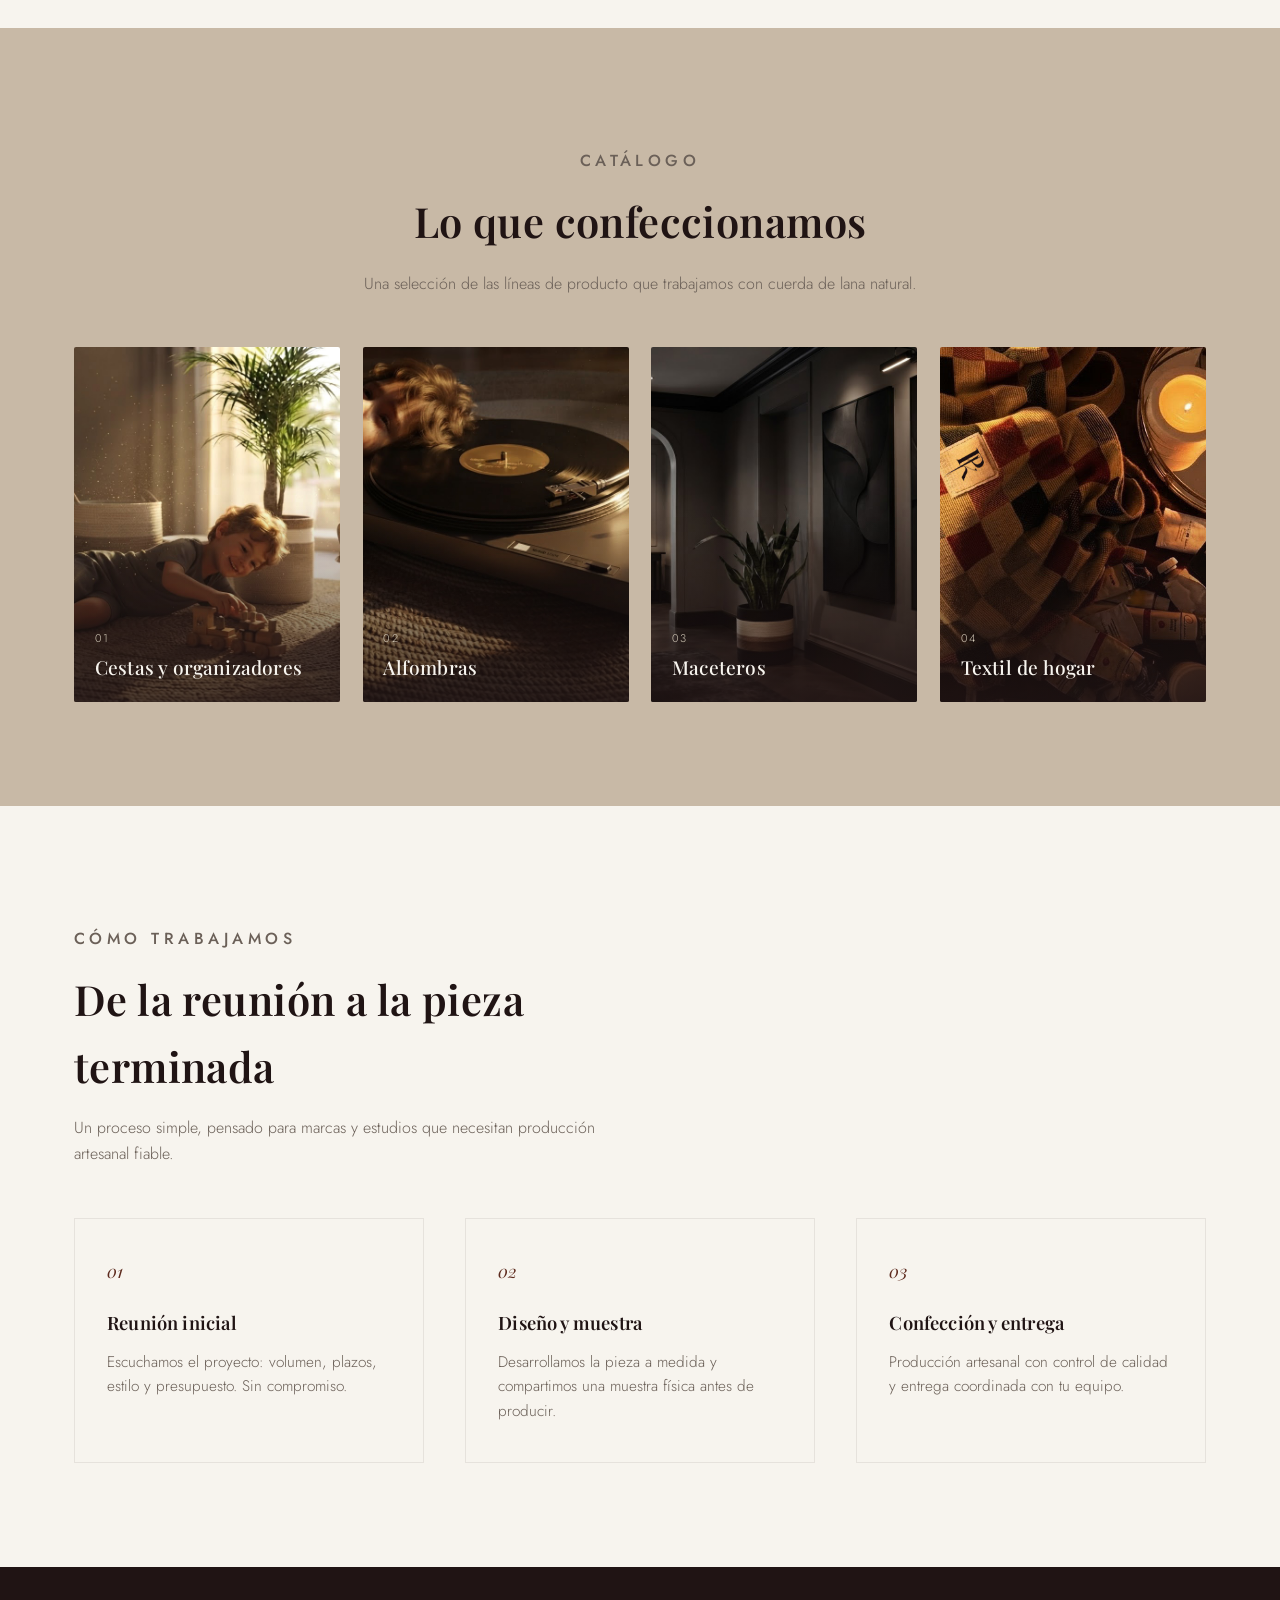
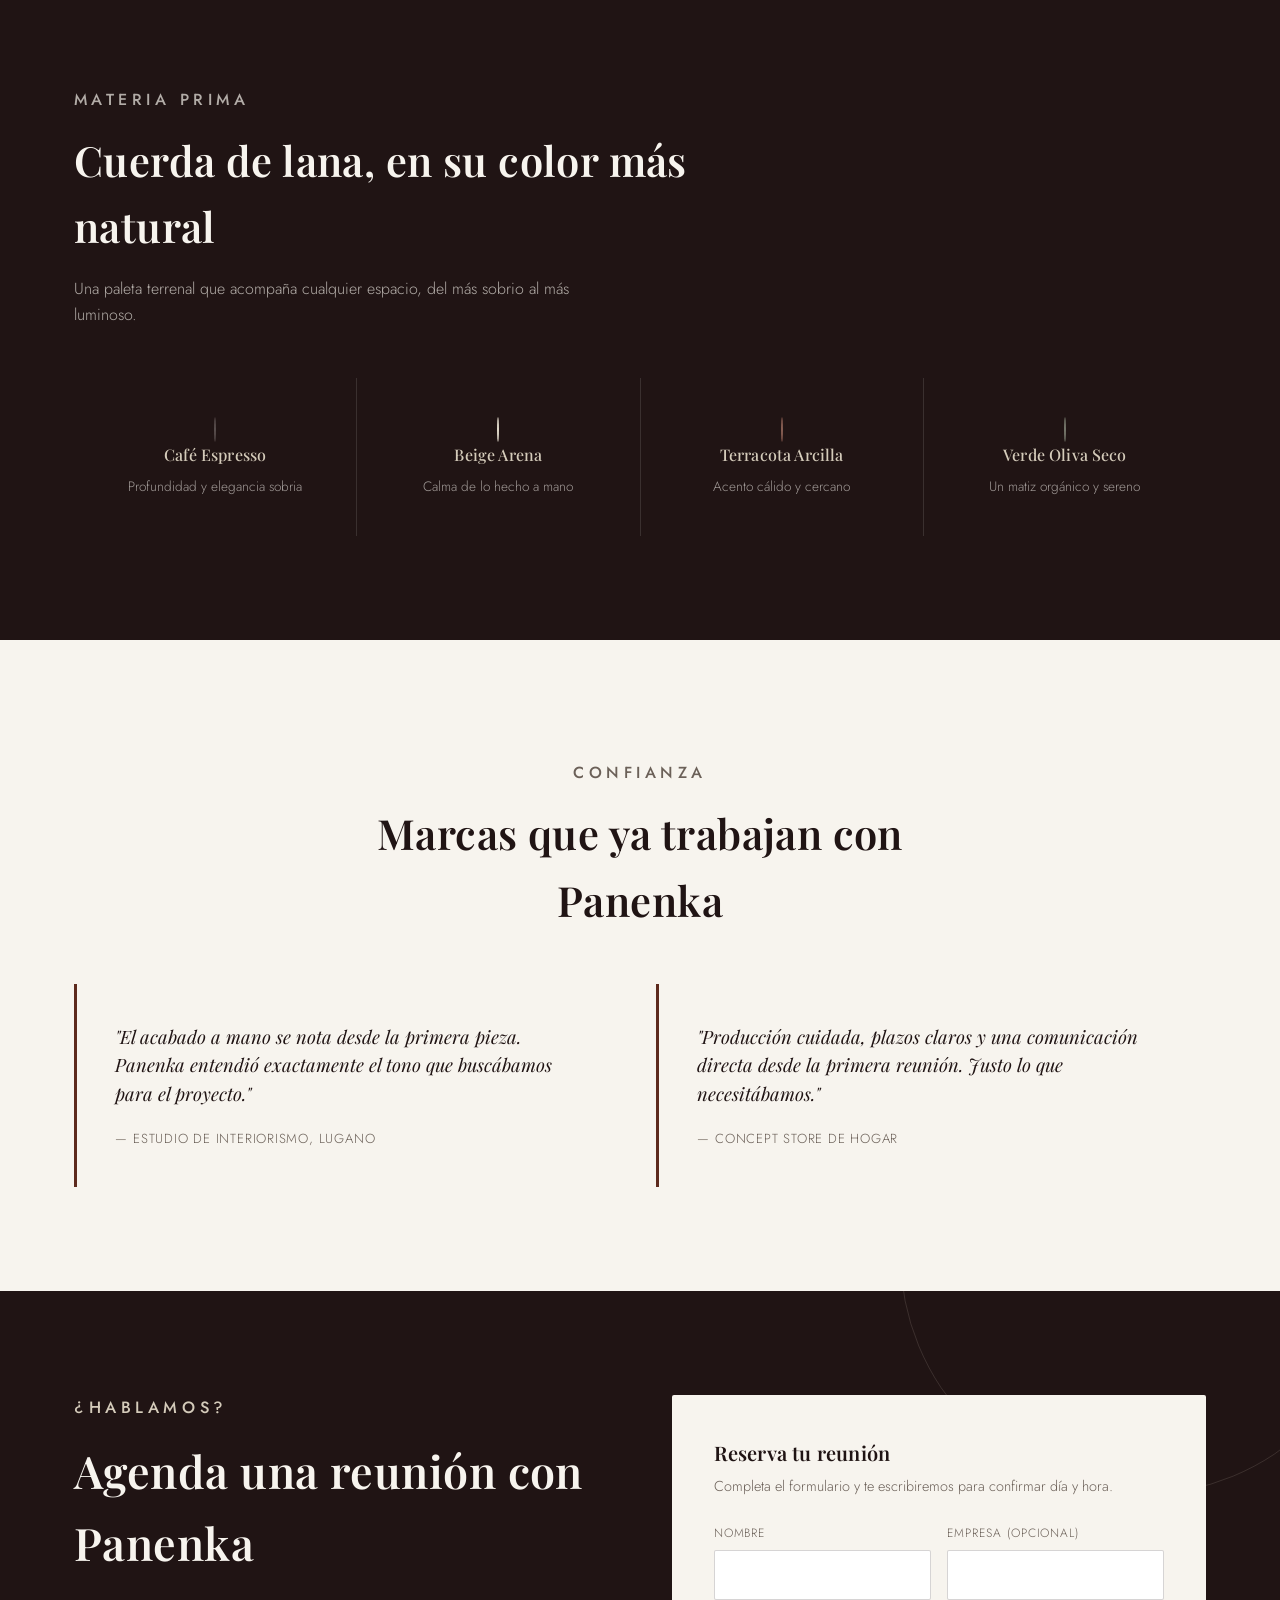
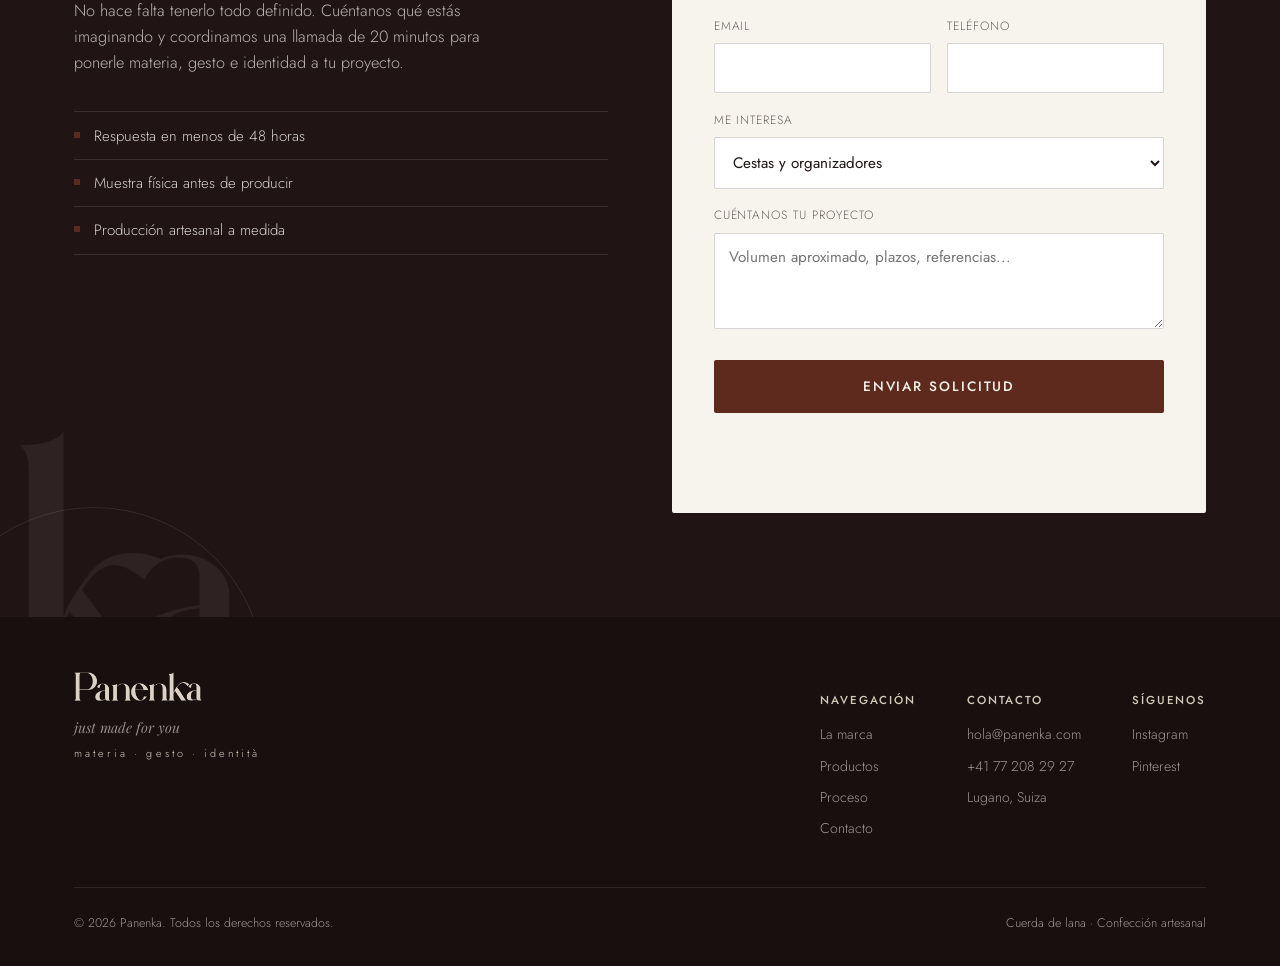
==== commit 53ab3c8f: "Integrate real Panenka logo assets and warmer, soulful copy Swap the CSS-typeset wordmark for the br" ====
--- a/panenka/index.html
+++ b/panenka/index.html
@@ -5,7 +5,7 @@
   <meta name="viewport" content="width=device-width, initial-scale=1.0" />
   <title>Panenka — Cuerda de lana, hecha para tu hogar</title>
   <meta name="description" content="Panenka confecciona productos de hogar artesanales con cuerda de lana: cestas, alfombras y textil a medida. Agenda una reunión con nuestro equipo." />
-  <link rel="icon" href="data:," />
+  <link rel="icon" href="images/brand/marca-espresso.png" type="image/png" />
   <link rel="stylesheet" href="css/style.css" />
   <script>document.documentElement.classList.replace("no-js","js");</script>
 </head>
@@ -13,7 +13,9 @@
 
   <header class="site-header" id="siteHeader">
     <div class="container nav">
-      <a href="#inicio" class="nav__brand">PANENKA<span>.</span></a>
+      <a href="#inicio" class="nav__brand">
+        <img src="images/brand/wordmark-arena.png" alt="Panenka" class="nav__brand-mark" width="972" height="227" />
+      </a>
       <button class="nav__toggle" id="navToggle" aria-label="Abrir menú" aria-expanded="false">☰</button>
       <ul class="nav__links" id="navLinks">
         <li><a href="#sobre-nosotros">La marca</a></li>
@@ -32,11 +34,13 @@
     <section class="hero" id="inicio">
       <div class="hero__bg" style="background-image: url('images/hero-mesa-cuerda.jpg');"></div>
       <div class="hero__scrim"></div>
+      <img src="images/brand/marca-arena.png" alt="" aria-hidden="true" class="hero__watermark" width="535" height="634" />
       <div class="container hero__content">
         <p class="eyebrow">Confección artesanal · Cuerda de lana</p>
-        <h1>Panenka</h1>
+        <h1 class="hero__logo-wrap"><img src="images/brand/wordmark-arena.png" alt="Panenka" class="hero__logo" width="972" height="227" /></h1>
         <p class="hero__tagline">just made for you</p>
-        <p class="hero__desc">Diseñamos y confeccionamos piezas de hogar tejidas a mano en cuerda de lana: cestas, alfombras, maceteros y textil a medida, con la calidez de lo hecho para durar.</p>
+        <p class="hero__manifesto">materia <span>·</span> gesto <span>·</span> identità</p>
+        <p class="hero__desc">Cada pieza nace de las manos antes que del molde: cuerda de lana trenzada con tiempo despacio, para un hogar que se construye con objetos que tienen alma. Cestas, alfombras, maceteros y textil, confeccionados para durar generaciones.</p>
         <div class="hero__actions">
           <a href="#contacto" class="btn btn--primary">Agendar una reunión</a>
           <a href="#productos" class="btn btn--outline">Ver productos</a>
@@ -50,13 +54,13 @@
       <div class="container intro__grid">
         <div class="intro__media reveal">
           <img src="images/macetero-cuerda.jpg" alt="Macetero tejido a mano en cuerda de lana con luz natural" loading="lazy" width="1376" height="768" />
-          <div class="intro__media-tag">"Cada pieza se trenza a mano, con el mismo cuidado con el que se cuida un hogar."</div>
+          <div class="intro__media-tag">"Cada nudo se aprieta con las manos, no con una máquina: así se cuida lo que después va a cuidar un hogar."</div>
         </div>
         <div class="intro__copy reveal">
           <p class="eyebrow">Bienvenido a Panenka</p>
           <h2>Piezas de hogar con el carácter de la cuerda de lana</h2>
-          <p>Panenka nace para vestir el hogar con materiales nobles y procesos artesanales. Trabajamos la cuerda de lana trenzada para crear objetos con textura, peso y una calidez que no se replica en serie.</p>
-          <p>Trabajamos con estudios de interiorismo, hostelería y marcas que buscan piezas de producción cuidada, desarrolladas a medida desde el primer boceto hasta el acabado final.</p>
+          <p>Panenka empieza siempre igual: una madeja de lana, unas manos y tiempo sin prisa. De ahí sale la <em>materia</em> que elegimos, el <em>gesto</em> que la trenza hilo a hilo, y la <em>identità</em> que queda en cada pieza terminada — nada sale igual dos veces, y es justo eso lo que buscamos.</p>
+          <p>Trabajamos con estudios de interiorismo, hostelería y marcas que entienden que la producción cuidada también se nota, y se cuenta. Desde el primer boceto hasta el último nudo.</p>
           <div class="intro__stats">
             <div class="intro__stat">
               <b>100%</b>
@@ -187,11 +191,12 @@
 
     <!-- CTA / AGENDAR REUNION -->
     <section class="cta" id="contacto">
+      <img src="images/brand/marca-arena.png" alt="" aria-hidden="true" class="cta__watermark" width="535" height="634" />
       <div class="container cta__grid">
         <div class="cta__intro reveal">
           <p class="eyebrow">¿Hablamos?</p>
           <h2>Agenda una reunión con Panenka</h2>
-          <p>Cuéntanos tu proyecto y coordinamos una llamada de 20 minutos para revisar volúmenes, plazos y posibilidades de producción.</p>
+          <p>No hace falta tenerlo todo definido. Cuéntanos qué estás imaginando y coordinamos una llamada de 20 minutos para ponerle materia, gesto e identidad a tu proyecto.</p>
           <ul class="cta__points">
             <li>Respuesta en menos de 48 horas</li>
             <li>Muestra física antes de producir</li>
@@ -252,7 +257,8 @@
     <div class="container">
       <div class="footer-top">
         <div>
-          <p class="footer-brand">PANENKA<span>just made for you</span></p>
+          <img src="images/brand/wordmark-arena.png" alt="Panenka" class="footer-brand-mark" width="972" height="227" />
+          <p class="footer-brand-tag">just made for you<br /><span>materia · gesto · identità</span></p>
         </div>
         <div class="footer-links">
           <div>
--- a/panenka/css/style.css
+++ b/panenka/css/style.css
@@ -143,13 +143,14 @@
 }
 
 .nav__brand {
-  font-family: var(--font-display);
-  font-size: 1.45rem;
-  letter-spacing: 0.12em;
-  color: var(--marfil);
-  font-weight: 600;
-}
-.nav__brand span { color: var(--terracota); }
+  display: flex;
+  align-items: center;
+}
+.nav__brand-mark {
+  height: 24px;
+  width: auto;
+  display: block;
+}
 
 .nav__links {
   list-style: none;
@@ -206,8 +207,20 @@
 .hero__scrim {
   position: absolute;
   inset: 0;
+  z-index: 1;
   background:
     linear-gradient(180deg, rgba(32,20,20,0.55) 0%, rgba(32,20,20,0.35) 35%, rgba(32,20,20,0.85) 100%);
+}
+
+.hero__watermark {
+  position: absolute;
+  z-index: 1;
+  top: 6%;
+  right: -3%;
+  width: clamp(180px, 22vw, 320px);
+  height: auto;
+  opacity: 0.12;
+  pointer-events: none;
 }
 
 .hero__content {
@@ -220,10 +233,15 @@
 
 .hero .eyebrow { color: var(--arena); }
 
-.hero h1 {
-  font-size: clamp(2.6rem, 6vw, 4.4rem);
-  line-height: 1.05;
-  color: var(--marfil);
+.hero__logo-wrap {
+  margin: 0.3rem 0 0;
+  line-height: 0;
+}
+
+.hero__logo {
+  width: min(70%, 460px);
+  height: auto;
+  filter: drop-shadow(0 10px 26px rgba(0,0,0,0.35));
 }
 
 .hero__tagline {
@@ -232,6 +250,19 @@
   font-size: 1.15rem;
   color: var(--arena);
   margin-top: 1.1rem;
+}
+
+.hero__manifesto {
+  margin-top: 0.7rem;
+  font-family: var(--font-body);
+  font-size: 0.76rem;
+  letter-spacing: 0.32em;
+  text-transform: lowercase;
+  color: rgba(212, 203, 186, 0.7);
+}
+.hero__manifesto span {
+  color: var(--terracota);
+  margin: 0 0.35em;
 }
 
 .hero__desc {
@@ -334,6 +365,11 @@
 
 .intro__copy p + p { margin-top: 1.1rem; }
 .intro__copy p { color: var(--text-muted); font-size: 1.02rem; }
+.intro__copy em {
+  font-style: italic;
+  font-family: var(--font-display);
+  color: var(--terracota);
+}
 
 .intro__stats {
   display: flex;
@@ -553,6 +589,17 @@
   height: 340px;
   border-radius: 50%;
   border: 1px solid rgba(212,203,186,0.12);
+}
+
+.cta__watermark {
+  position: absolute;
+  z-index: 0;
+  bottom: -8%;
+  left: 1%;
+  width: clamp(160px, 18vw, 260px);
+  height: auto;
+  opacity: 0.08;
+  pointer-events: none;
 }
 
 .cta__grid {
@@ -680,13 +727,29 @@
   border-bottom: 1px solid rgba(247,244,238,0.1);
 }
 
-.footer-brand {
+.footer-brand-mark {
+  height: 30px;
+  width: auto;
+  display: block;
+}
+.footer-brand-tag {
+  margin-top: 0.9rem;
   font-family: var(--font-display);
-  font-size: 1.5rem;
-  letter-spacing: 0.1em;
+  font-style: italic;
+  font-size: 0.88rem;
+  color: rgba(247,244,238,0.55);
+  line-height: 1.7;
+}
+.footer-brand-tag span {
+  display: inline-block;
+  margin-top: 0.25rem;
+  font-family: var(--font-body);
+  font-style: normal;
+  font-size: 0.68rem;
+  letter-spacing: 0.28em;
+  text-transform: lowercase;
   color: var(--arena);
 }
-.footer-brand span { display: block; font-family: var(--font-body); font-style: italic; font-size: 0.8rem; letter-spacing: 0.02em; color: rgba(247,244,238,0.5); margin-top: 0.35rem; }
 
 .footer-links {
   display: flex;
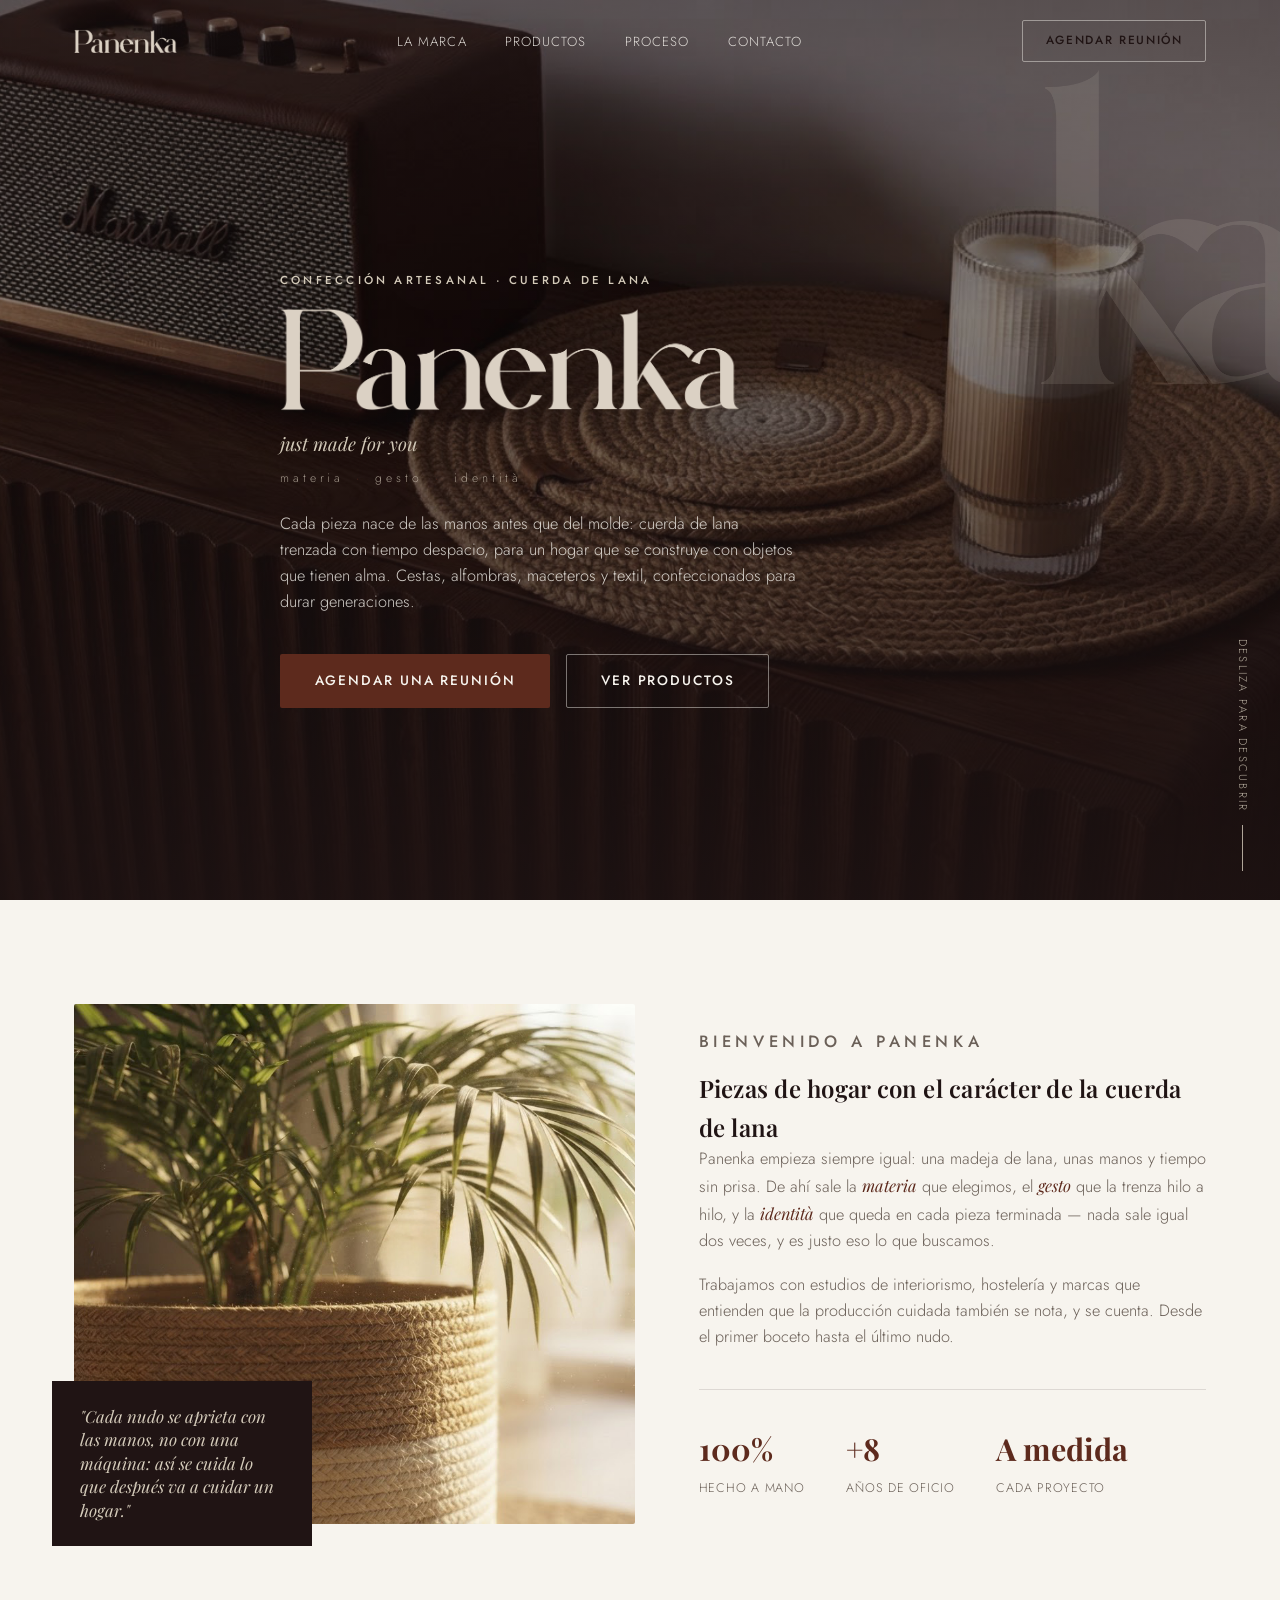
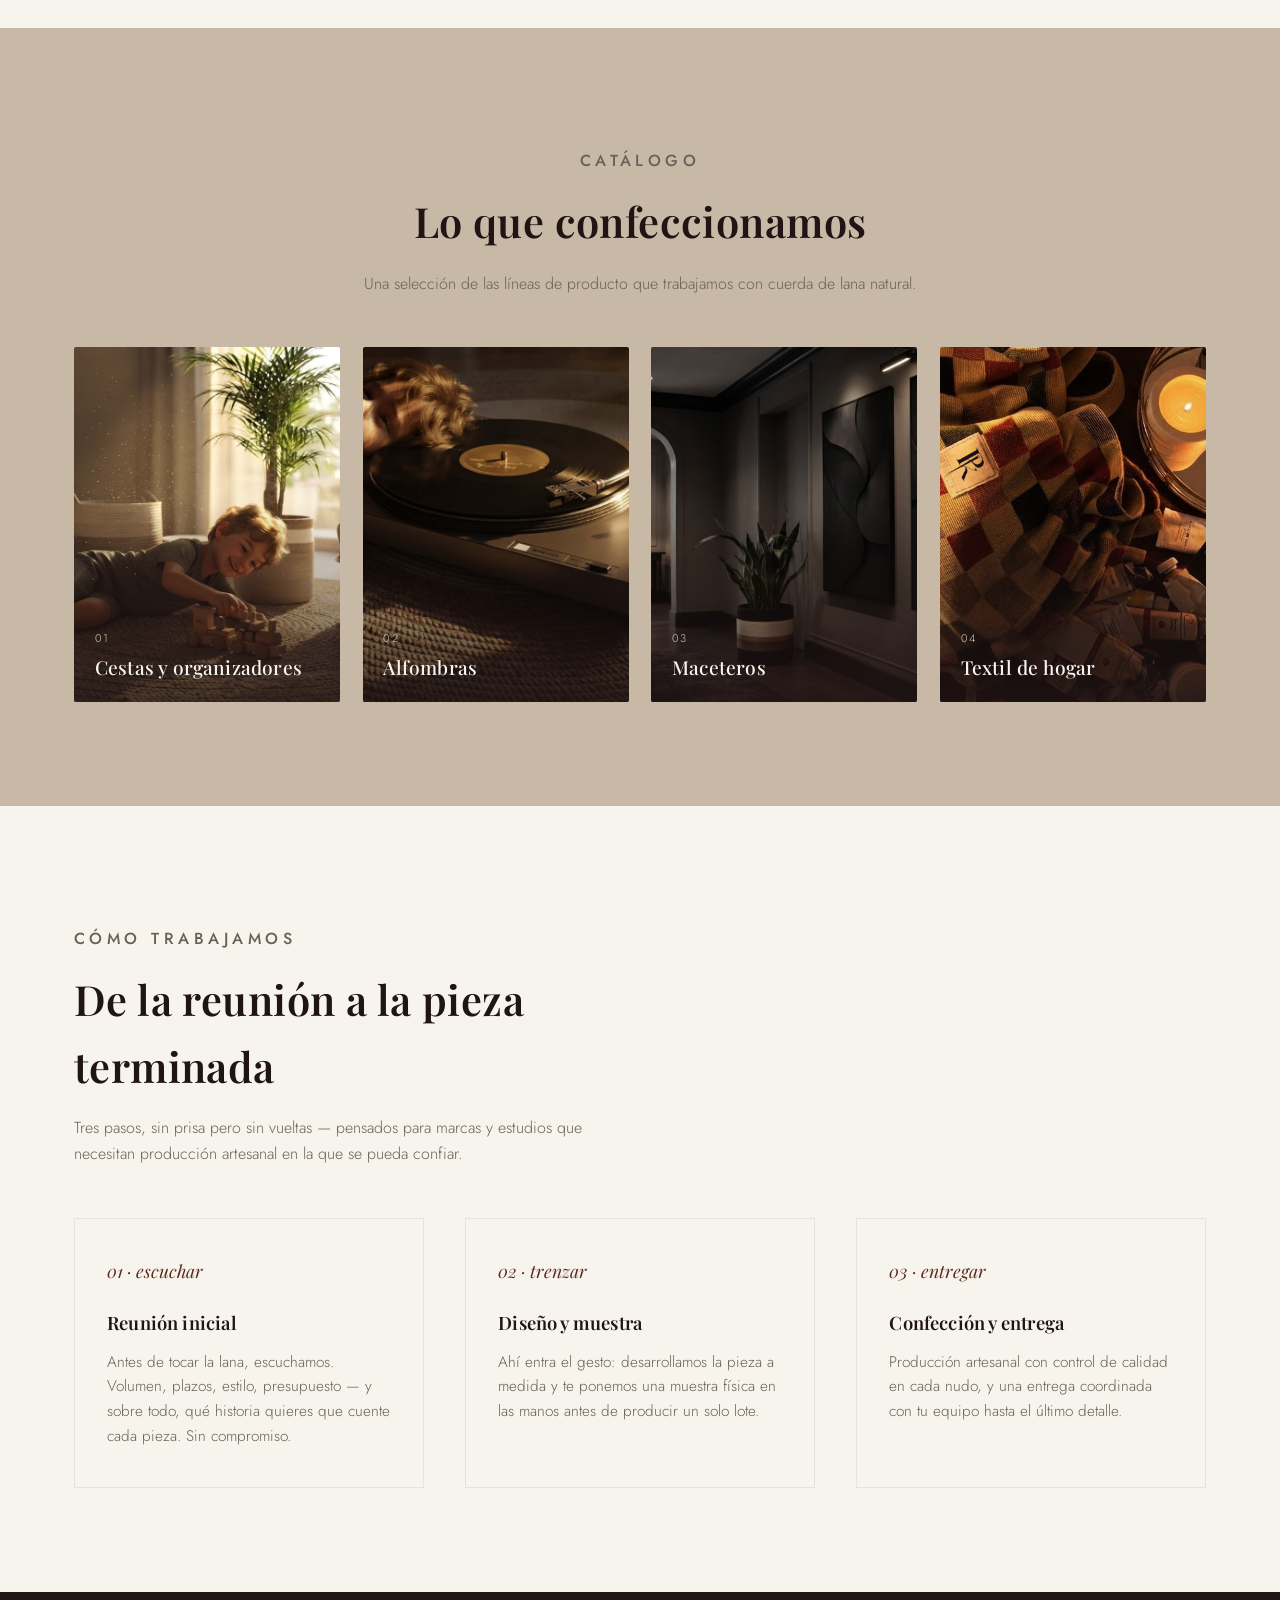
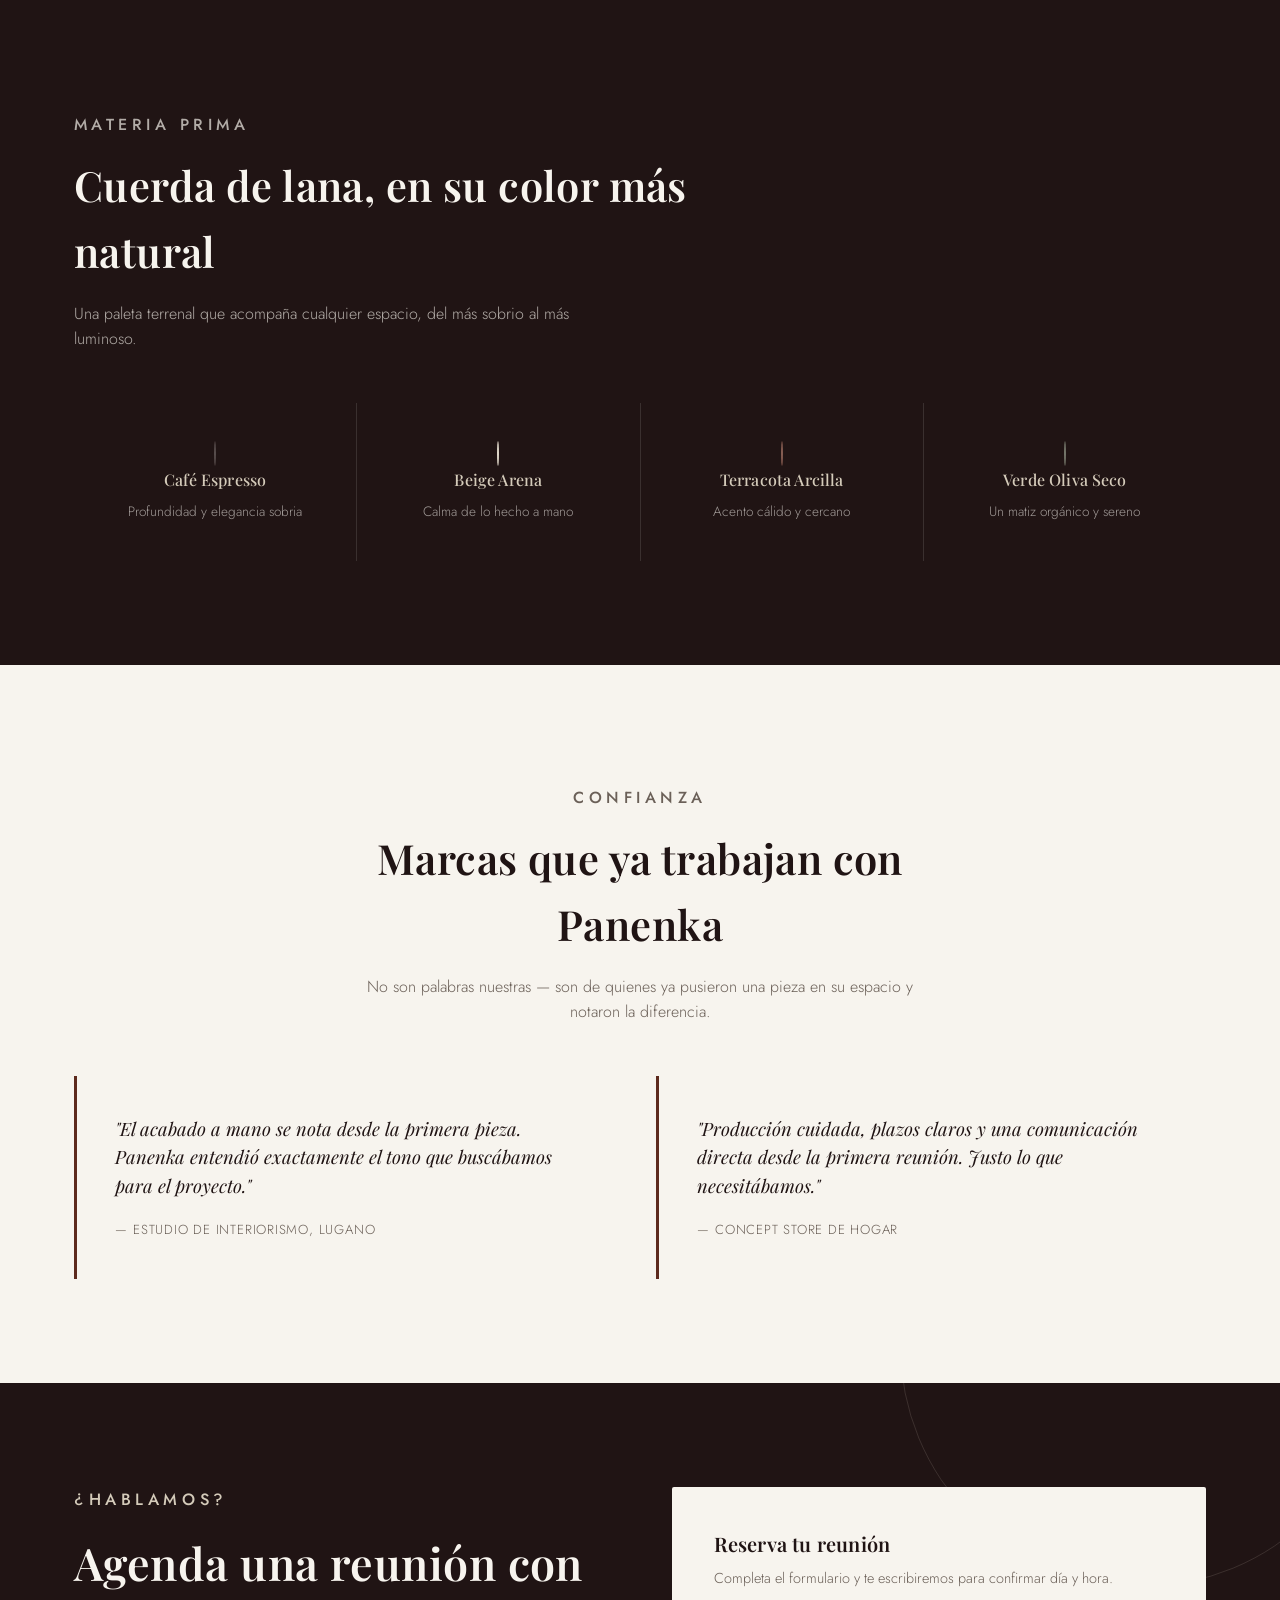
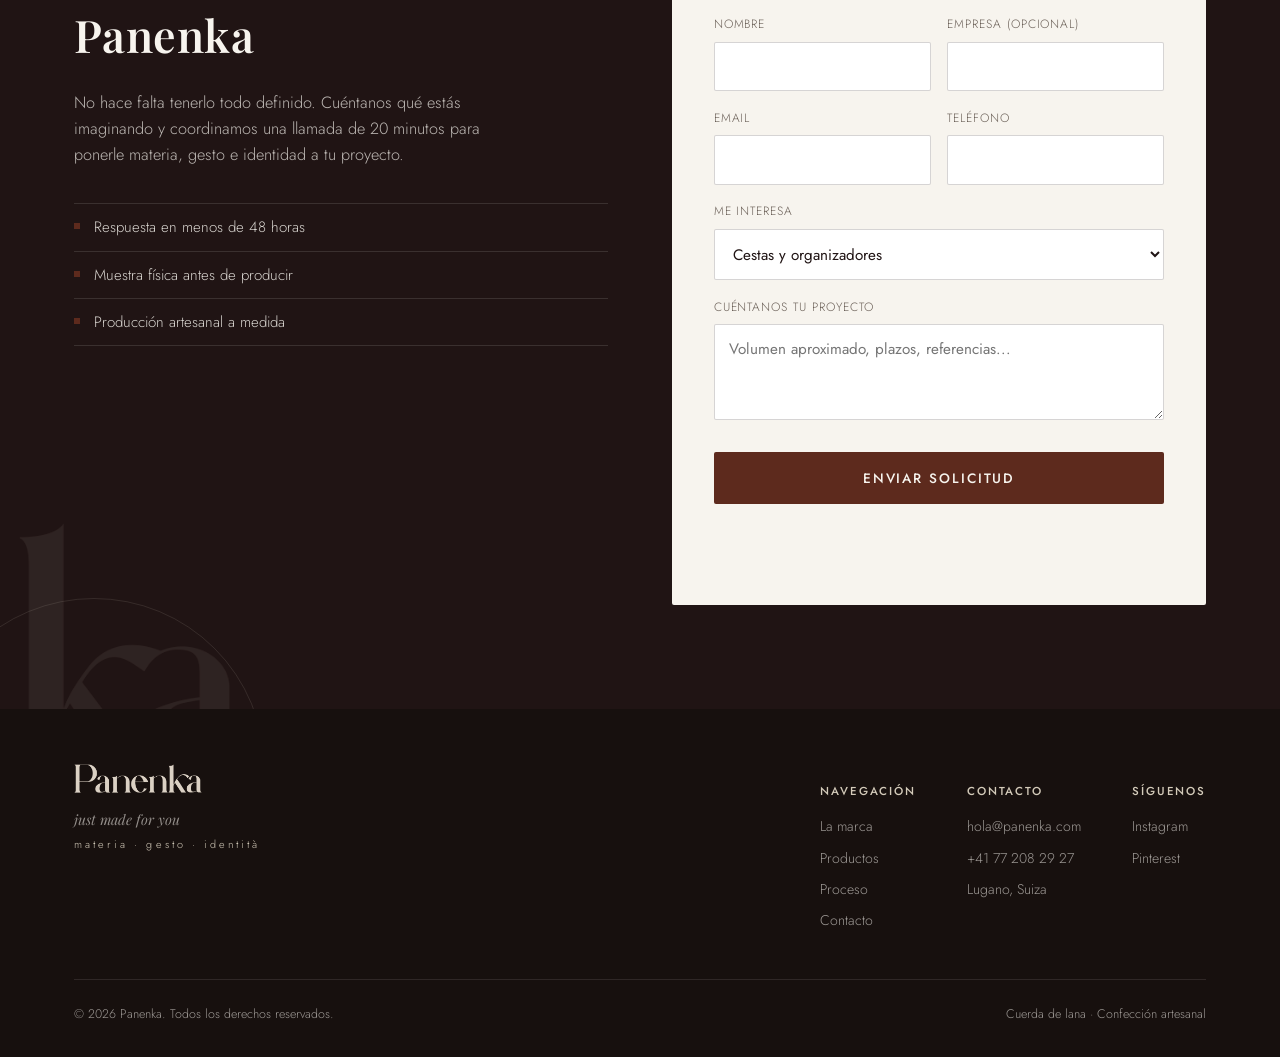
==== commit 7849d4bb: "Warm up proceso and testimonios copy Reframe the process steps around escuchar/trenzar/entregar and " ====
--- a/panenka/index.html
+++ b/panenka/index.html
@@ -114,23 +114,23 @@
         <div class="section-heading reveal">
           <p class="eyebrow">Cómo trabajamos</p>
           <h2>De la reunión a la pieza terminada</h2>
-          <p>Un proceso simple, pensado para marcas y estudios que necesitan producción artesanal fiable.</p>
+          <p>Tres pasos, sin prisa pero sin vueltas — pensados para marcas y estudios que necesitan producción artesanal en la que se pueda confiar.</p>
         </div>
         <div class="process-grid reveal">
           <div class="process-card">
-            <span class="num">01</span>
+            <span class="num">01 · escuchar</span>
             <h3>Reunión inicial</h3>
-            <p>Escuchamos el proyecto: volumen, plazos, estilo y presupuesto. Sin compromiso.</p>
+            <p>Antes de tocar la lana, escuchamos. Volumen, plazos, estilo, presupuesto — y sobre todo, qué historia quieres que cuente cada pieza. Sin compromiso.</p>
           </div>
           <div class="process-card">
-            <span class="num">02</span>
+            <span class="num">02 · trenzar</span>
             <h3>Diseño y muestra</h3>
-            <p>Desarrollamos la pieza a medida y compartimos una muestra física antes de producir.</p>
+            <p>Ahí entra el gesto: desarrollamos la pieza a medida y te ponemos una muestra física en las manos antes de producir un solo lote.</p>
           </div>
           <div class="process-card">
-            <span class="num">03</span>
+            <span class="num">03 · entregar</span>
             <h3>Confección y entrega</h3>
-            <p>Producción artesanal con control de calidad y entrega coordinada con tu equipo.</p>
+            <p>Producción artesanal con control de calidad en cada nudo, y una entrega coordinada con tu equipo hasta el último detalle.</p>
           </div>
         </div>
       </div>
@@ -175,6 +175,7 @@
         <div class="section-heading center reveal">
           <p class="eyebrow">Confianza</p>
           <h2>Marcas que ya trabajan con Panenka</h2>
+          <p>No son palabras nuestras — son de quienes ya pusieron una pieza en su espacio y notaron la diferencia.</p>
         </div>
         <div class="testimonial-grid reveal">
           <div class="testimonial">
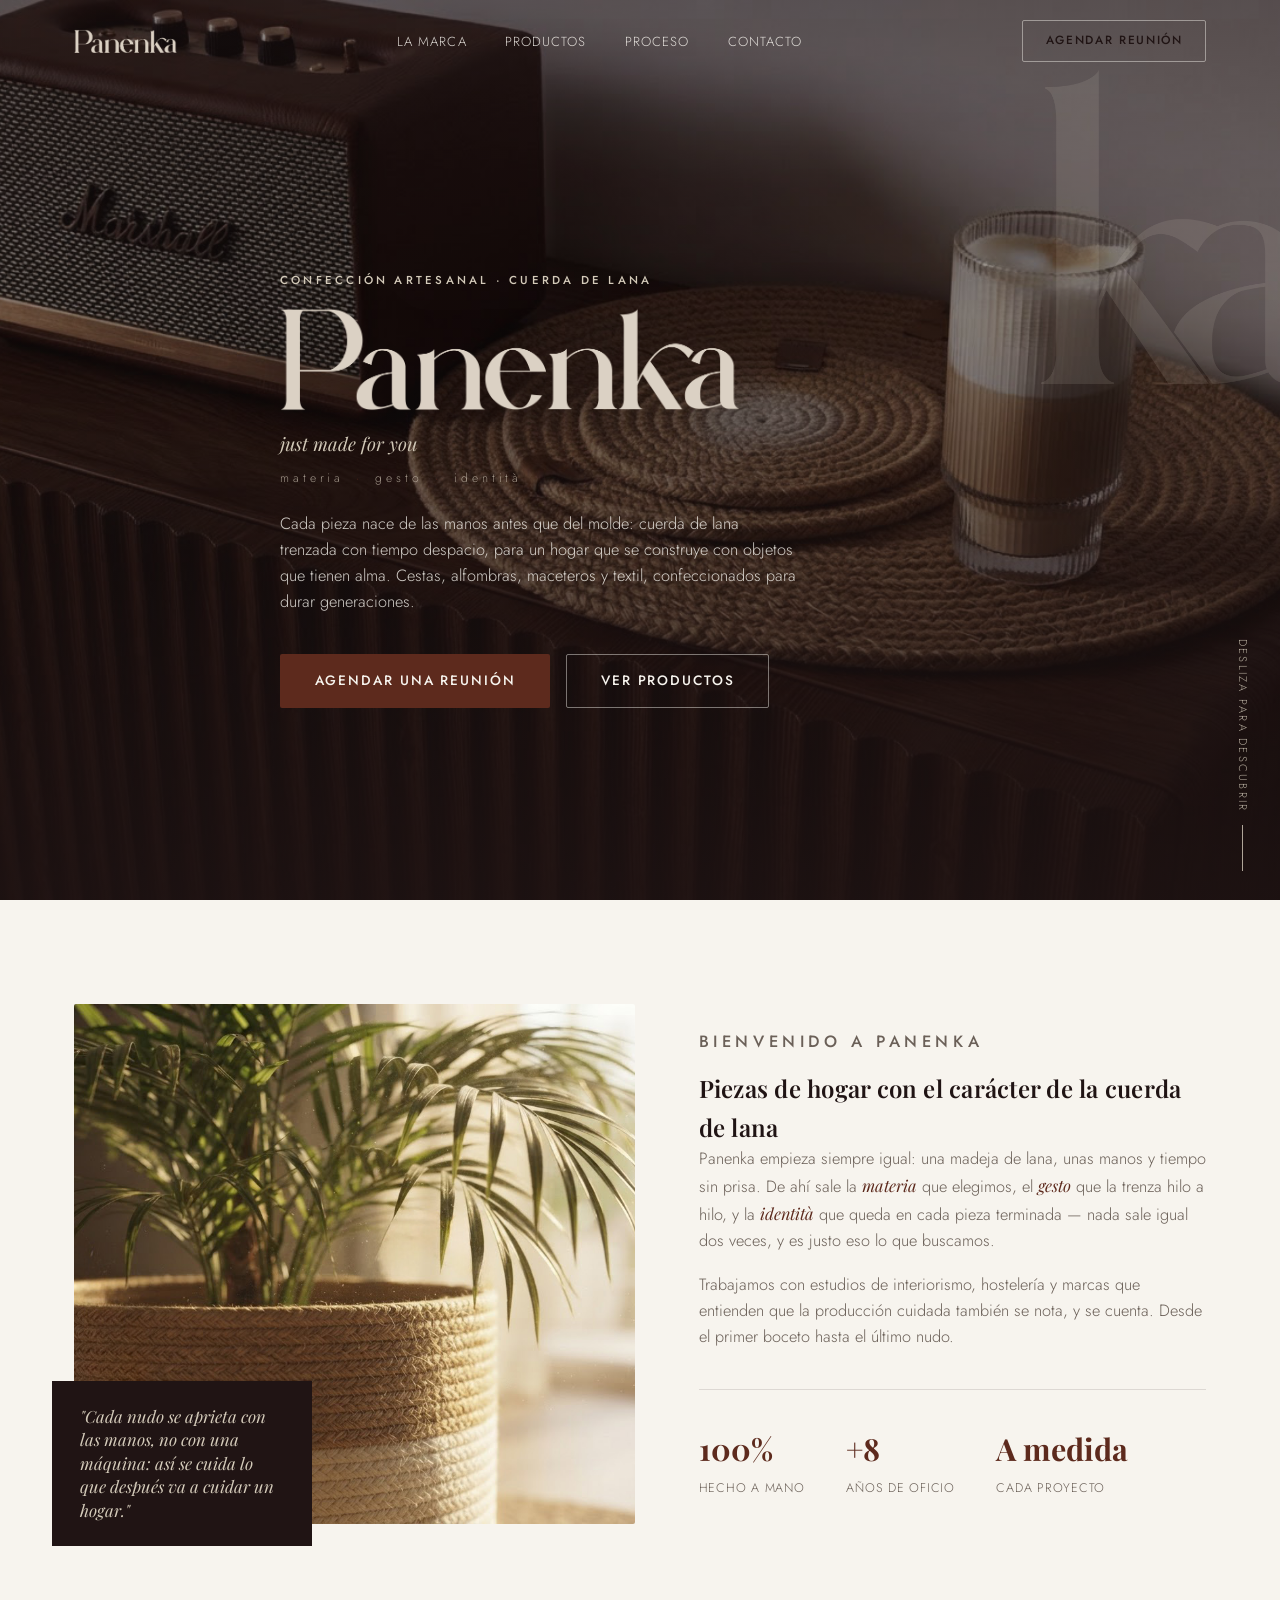
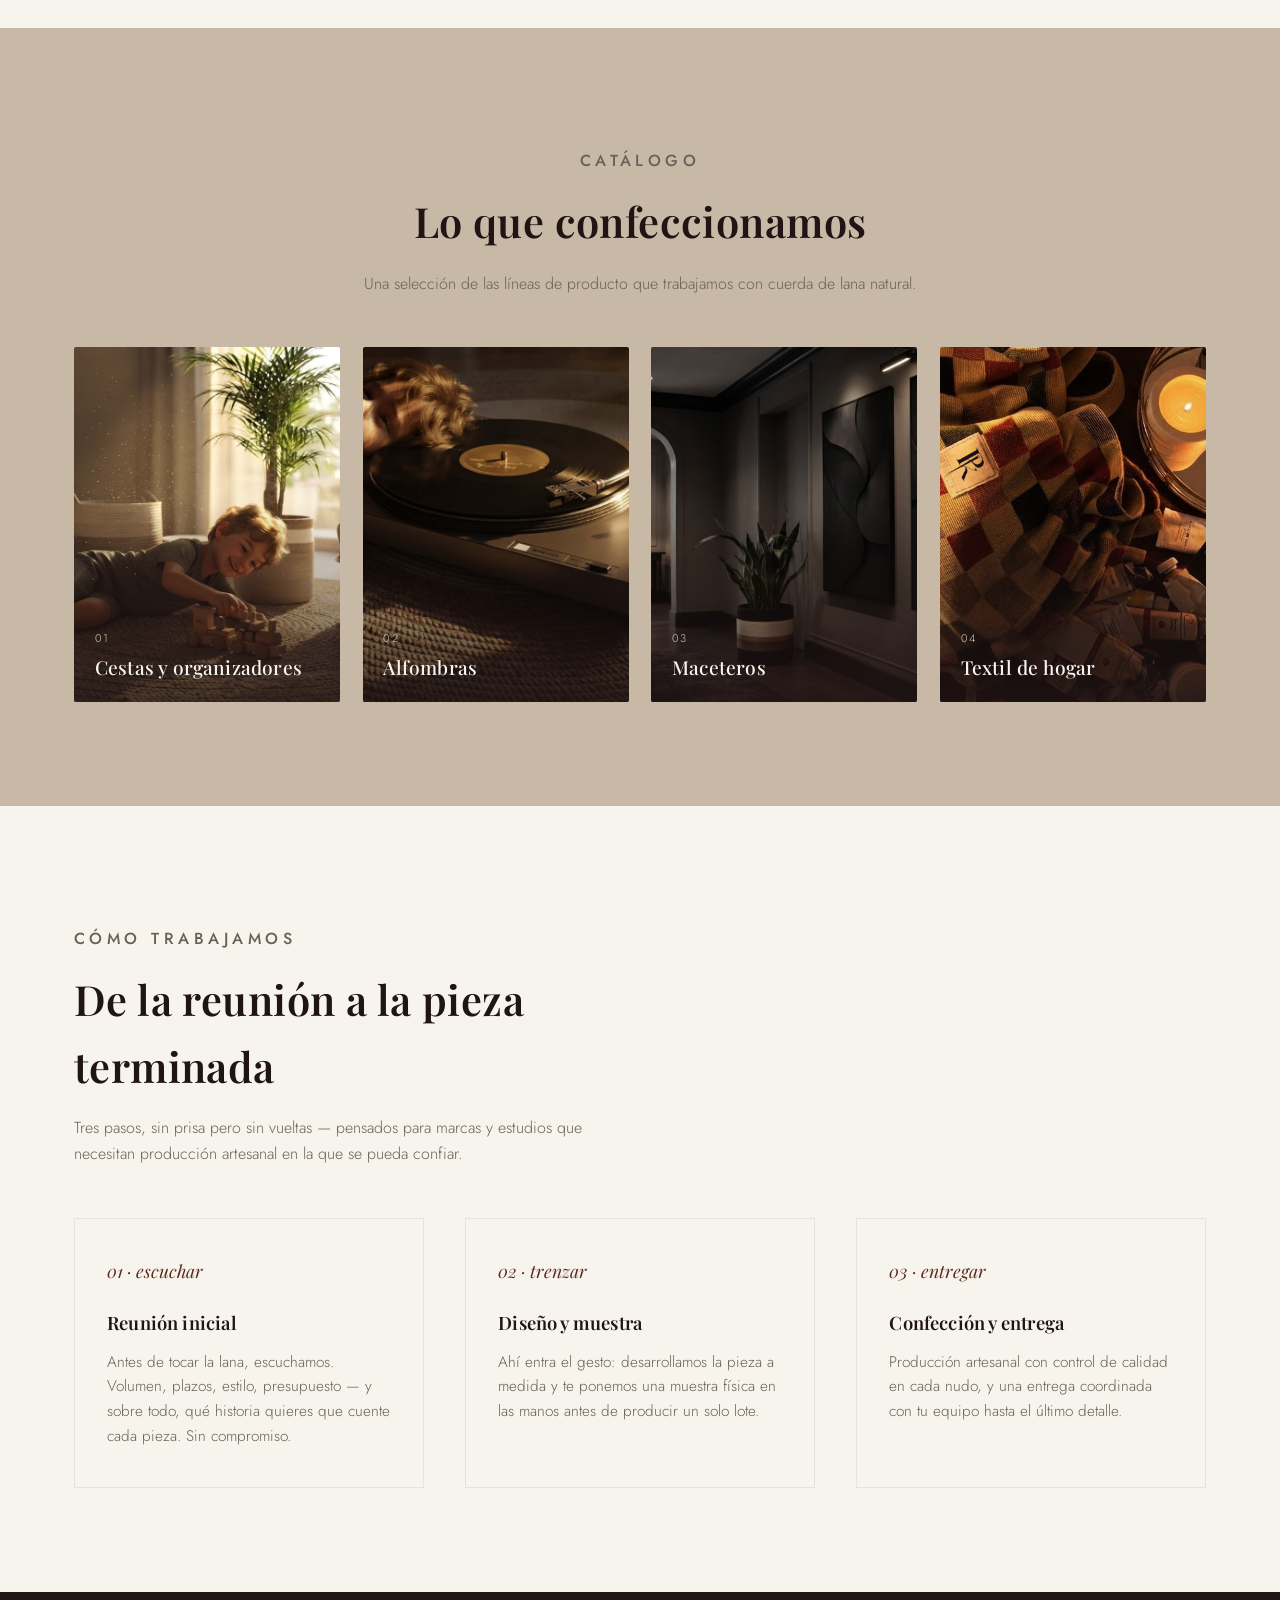
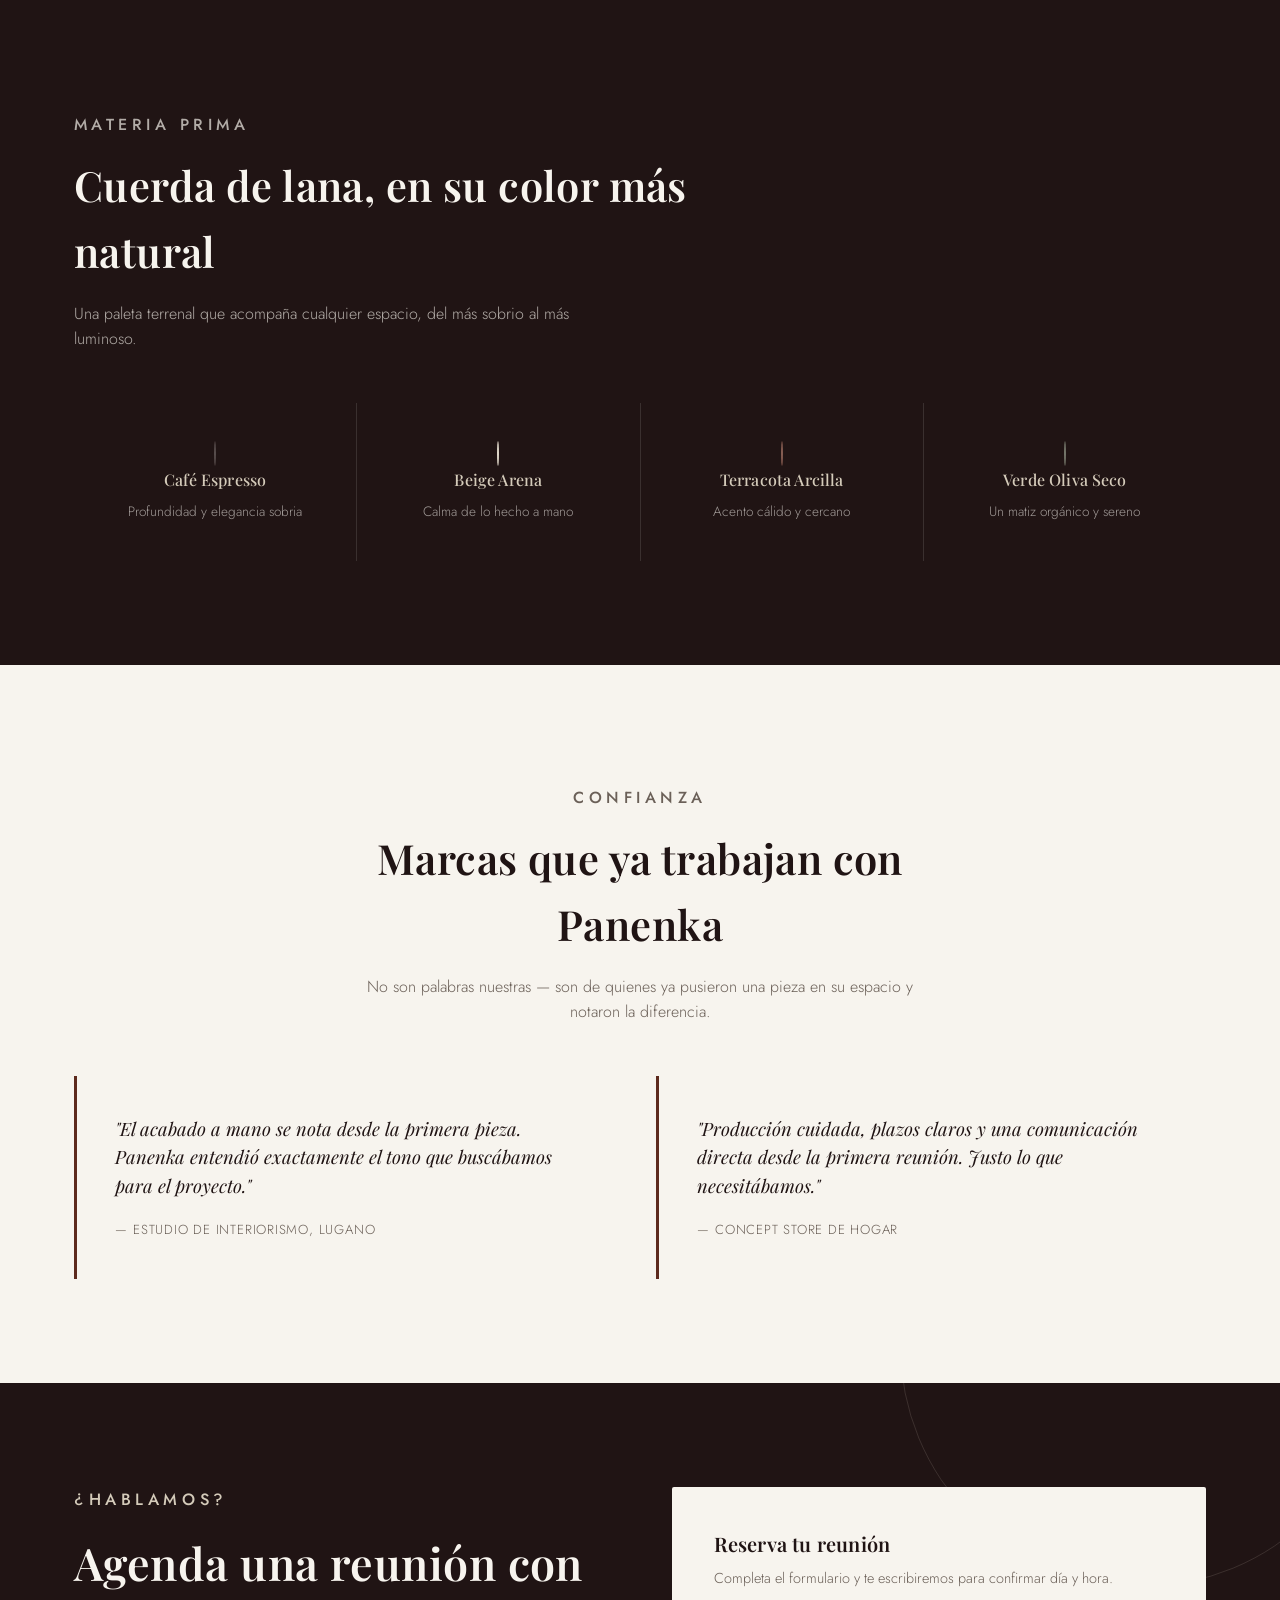
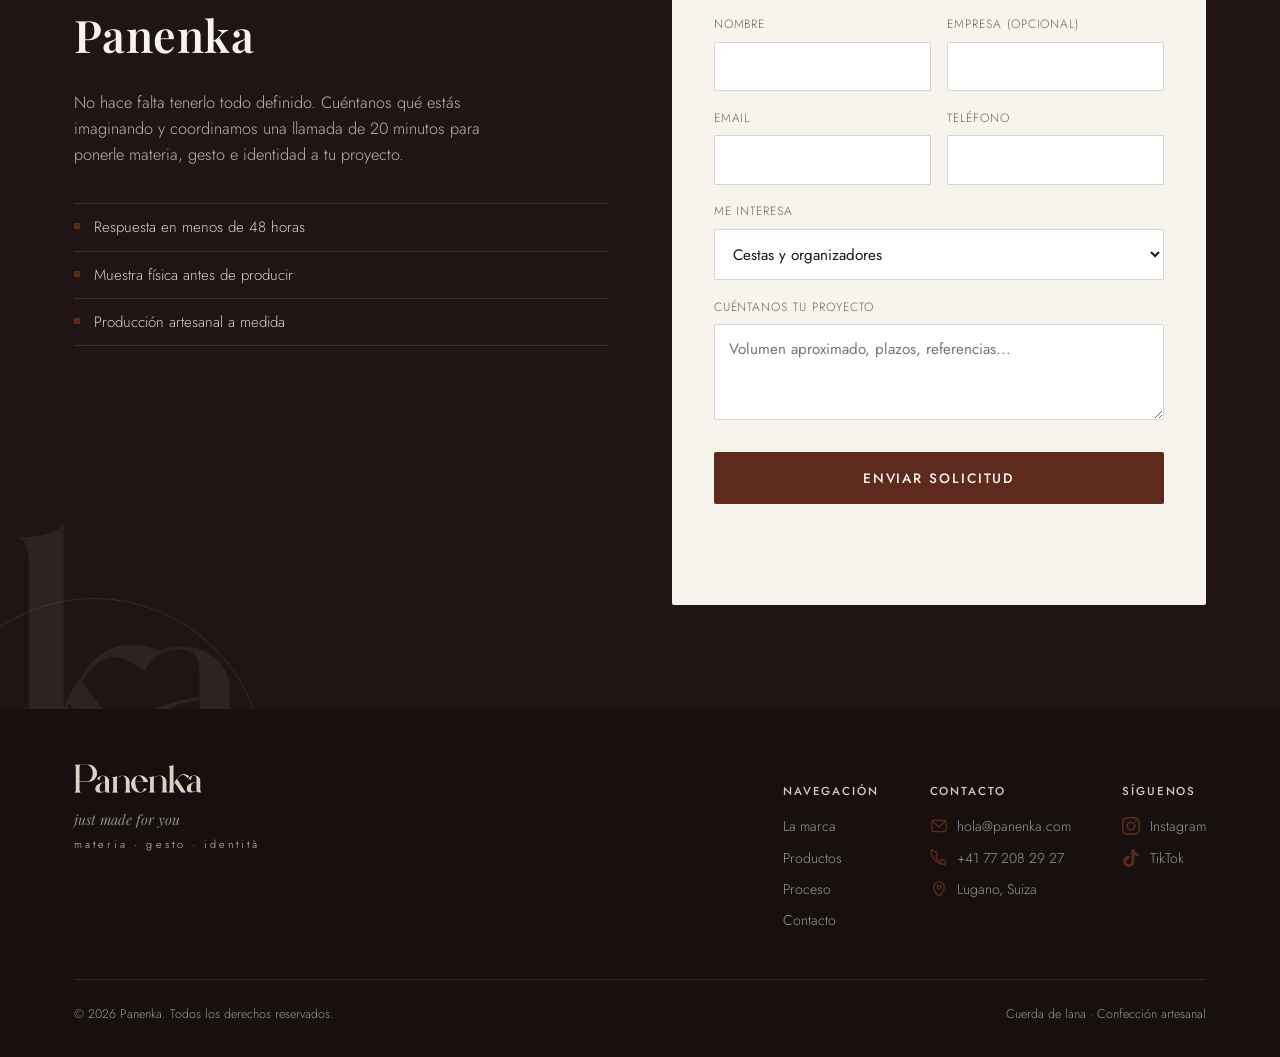
==== commit 976b6539: "Add real Instagram/TikTok logos and icons to the footer Link the brand's actual Instagram and TikTok" ====
--- a/panenka/index.html
+++ b/panenka/index.html
@@ -273,17 +273,50 @@
           </div>
           <div>
             <h5>Contacto</h5>
-            <ul>
-              <li><a href="mailto:hola@panenka.com">hola@panenka.com</a></li>
-              <li><a href="tel:+41772082927">+41 77 208 29 27</a></li>
-              <li>Lugano, Suiza</li>
+            <ul class="icon-list">
+              <li>
+                <a href="mailto:hola@panenka.com">
+                  <span class="icon icon--mail" aria-hidden="true">
+                    <svg viewBox="0 0 24 24" fill="none" stroke="currentColor" stroke-width="1.8" stroke-linecap="round" stroke-linejoin="round"><rect x="2.5" y="4.5" width="19" height="15" rx="2.5"/><path d="m3.5 6 8.5 7 8.5-7"/></svg>
+                  </span>
+                  hola@panenka.com
+                </a>
+              </li>
+              <li>
+                <a href="tel:+41772082927">
+                  <span class="icon icon--phone" aria-hidden="true">
+                    <svg viewBox="0 0 24 24" fill="none" stroke="currentColor" stroke-width="1.8" stroke-linecap="round" stroke-linejoin="round"><path d="M5.3 3.5h3.1l1.4 4.6-2.3 1.9a13.8 13.8 0 0 0 6.5 6.5l1.9-2.3 4.6 1.4v3.1c0 1.2-1.1 2.1-2.3 1.9-4.3-.6-8.4-2.6-11.5-5.7C3.6 11.8 1.6 7.7 1 3.4 0.8 2.2 1.7 1 3 1.1z"/></svg>
+                  </span>
+                  +41 77 208 29 27
+                </a>
+              </li>
+              <li>
+                <span class="icon icon--pin" aria-hidden="true">
+                  <svg viewBox="0 0 24 24" fill="none" stroke="currentColor" stroke-width="1.8" stroke-linecap="round" stroke-linejoin="round"><path d="M12 21.5s7-6.3 7-12a7 7 0 1 0-14 0c0 5.7 7 12 7 12Z"/><circle cx="12" cy="9.5" r="2.4"/></svg>
+                </span>
+                Lugano, Suiza
+              </li>
             </ul>
           </div>
           <div>
             <h5>Síguenos</h5>
-            <ul>
-              <li><a href="#" target="_blank" rel="noopener">Instagram</a></li>
-              <li><a href="#" target="_blank" rel="noopener">Pinterest</a></li>
+            <ul class="icon-list">
+              <li>
+                <a href="https://www.instagram.com/panenka_concept/" target="_blank" rel="noopener">
+                  <span class="icon icon--instagram" aria-hidden="true">
+                    <svg viewBox="0 0 24 24" role="img"><path d="M7.0301.084c-1.2768.0602-2.1487.264-2.911.5634-.7888.3075-1.4575.72-2.1228 1.3877-.6652.6677-1.075 1.3368-1.3802 2.127-.2954.7638-.4956 1.6365-.552 2.914-.0564 1.2775-.0689 1.6882-.0626 4.947.0062 3.2586.0206 3.6671.0825 4.9473.061 1.2765.264 2.1482.5635 2.9107.308.7889.72 1.4573 1.388 2.1228.6679.6655 1.3365 1.0743 2.1285 1.38.7632.295 1.6361.4961 2.9134.552 1.2773.056 1.6884.069 4.9462.0627 3.2578-.0062 3.668-.0207 4.9478-.0814 1.28-.0607 2.147-.2652 2.9098-.5633.7889-.3086 1.4578-.72 2.1228-1.3881.665-.6682 1.0745-1.3378 1.3795-2.1284.2957-.7632.4966-1.636.552-2.9124.056-1.2809.0692-1.6898.063-4.948-.0063-3.2583-.021-3.6668-.0817-4.9465-.0607-1.2797-.264-2.1487-.5633-2.9117-.3084-.7889-.72-1.4568-1.3876-2.1228C21.2982 1.33 20.628.9208 19.8378.6165 19.074.321 18.2017.1197 16.9244.0645 15.6471.0093 15.236-.005 11.977.0014 8.718.0076 8.31.0215 7.0301.0839m.1402 21.6932c-1.17-.0509-1.8053-.2453-2.2287-.408-.5606-.216-.96-.4771-1.3819-.895-.422-.4178-.6811-.8186-.9-1.378-.1644-.4234-.3624-1.058-.4171-2.228-.0595-1.2645-.072-1.6442-.079-4.848-.007-3.2037.0053-3.583.0607-4.848.05-1.169.2456-1.805.408-2.2282.216-.5613.4762-.96.895-1.3816.4188-.4217.8184-.6814 1.3783-.9003.423-.1651 1.0575-.3614 2.227-.4171 1.2655-.06 1.6447-.072 4.848-.079 3.2033-.007 3.5835.005 4.8495.0608 1.169.0508 1.8053.2445 2.228.408.5608.216.96.4754 1.3816.895.4217.4194.6816.8176.9005 1.3787.1653.4217.3617 1.056.4169 2.2263.0602 1.2655.0739 1.645.0796 4.848.0058 3.203-.0055 3.5834-.061 4.848-.051 1.17-.245 1.8055-.408 2.2294-.216.5604-.4763.96-.8954 1.3814-.419.4215-.8181.6811-1.3783.9-.4224.1649-1.0577.3617-2.2262.4174-1.2656.0595-1.6448.072-4.8493.079-3.2045.007-3.5825-.006-4.848-.0608M16.953 5.5864A1.44 1.44 0 1 0 18.39 4.144a1.44 1.44 0 0 0-1.437 1.4424M5.8385 12.012c.0067 3.4032 2.7706 6.1557 6.173 6.1493 3.4026-.0065 6.157-2.7701 6.1506-6.1733-.0065-3.4032-2.771-6.1565-6.174-6.1498-3.403.0067-6.156 2.771-6.1496 6.1738M8 12.0077a4 4 0 1 1 4.008 3.9921A3.9996 3.9996 0 0 1 8 12.0077"/></svg>
+                  </span>
+                  Instagram
+                </a>
+              </li>
+              <li>
+                <a href="https://www.tiktok.com/@panenka.concept" target="_blank" rel="noopener">
+                  <span class="icon icon--tiktok" aria-hidden="true">
+                    <svg viewBox="0 0 24 24" role="img"><path d="M12.525.02c1.31-.02 2.61-.01 3.91-.02.08 1.53.63 3.09 1.75 4.17 1.12 1.11 2.7 1.62 4.24 1.79v4.03c-1.44-.05-2.89-.35-4.2-.97-.57-.26-1.1-.59-1.62-.93-.01 2.92.01 5.84-.02 8.75-.08 1.4-.54 2.79-1.35 3.94-1.31 1.92-3.58 3.17-5.91 3.21-1.43.08-2.86-.31-4.08-1.03-2.02-1.19-3.44-3.37-3.65-5.71-.02-.5-.03-1-.01-1.49.18-1.9 1.12-3.72 2.58-4.96 1.66-1.44 3.98-2.13 6.15-1.72.02 1.48-.04 2.96-.04 4.44-.99-.32-2.15-.23-3.02.37-.63.41-1.11 1.04-1.36 1.75-.21.51-.15 1.07-.14 1.61.24 1.64 1.82 3.02 3.5 2.87 1.12-.01 2.19-.66 2.77-1.61.19-.33.4-.67.41-1.06.1-1.79.06-3.57.07-5.36.01-4.03-.01-8.05.02-12.07z"/></svg>
+                  </span>
+                  TikTok
+                </a>
+              </li>
             </ul>
           </div>
         </div>
--- a/panenka/css/style.css
+++ b/panenka/css/style.css
@@ -769,6 +769,35 @@
 .footer-links li { margin-bottom: 0.55rem; font-size: 0.88rem; }
 .footer-links a:hover { color: var(--marfil); }
 
+.icon-list li,
+.icon-list a {
+  display: flex;
+  align-items: center;
+  gap: 0.6rem;
+}
+.icon-list a { color: rgba(247,244,238,0.6); transition: color 0.2s ease; }
+.icon-list a:hover { color: var(--marfil); }
+
+.icon-list .icon {
+  display: inline-flex;
+  align-items: center;
+  justify-content: center;
+  width: 18px;
+  height: 18px;
+  flex-shrink: 0;
+  color: var(--terracota);
+}
+.icon-list .icon svg {
+  width: 100%;
+  height: 100%;
+  fill: none;
+}
+.icon-list .icon--instagram svg,
+.icon-list .icon--tiktok svg {
+  fill: currentColor;
+}
+.icon-list a:hover .icon { color: var(--arena); }
+
 .footer-bottom {
   display: flex;
   justify-content: space-between;
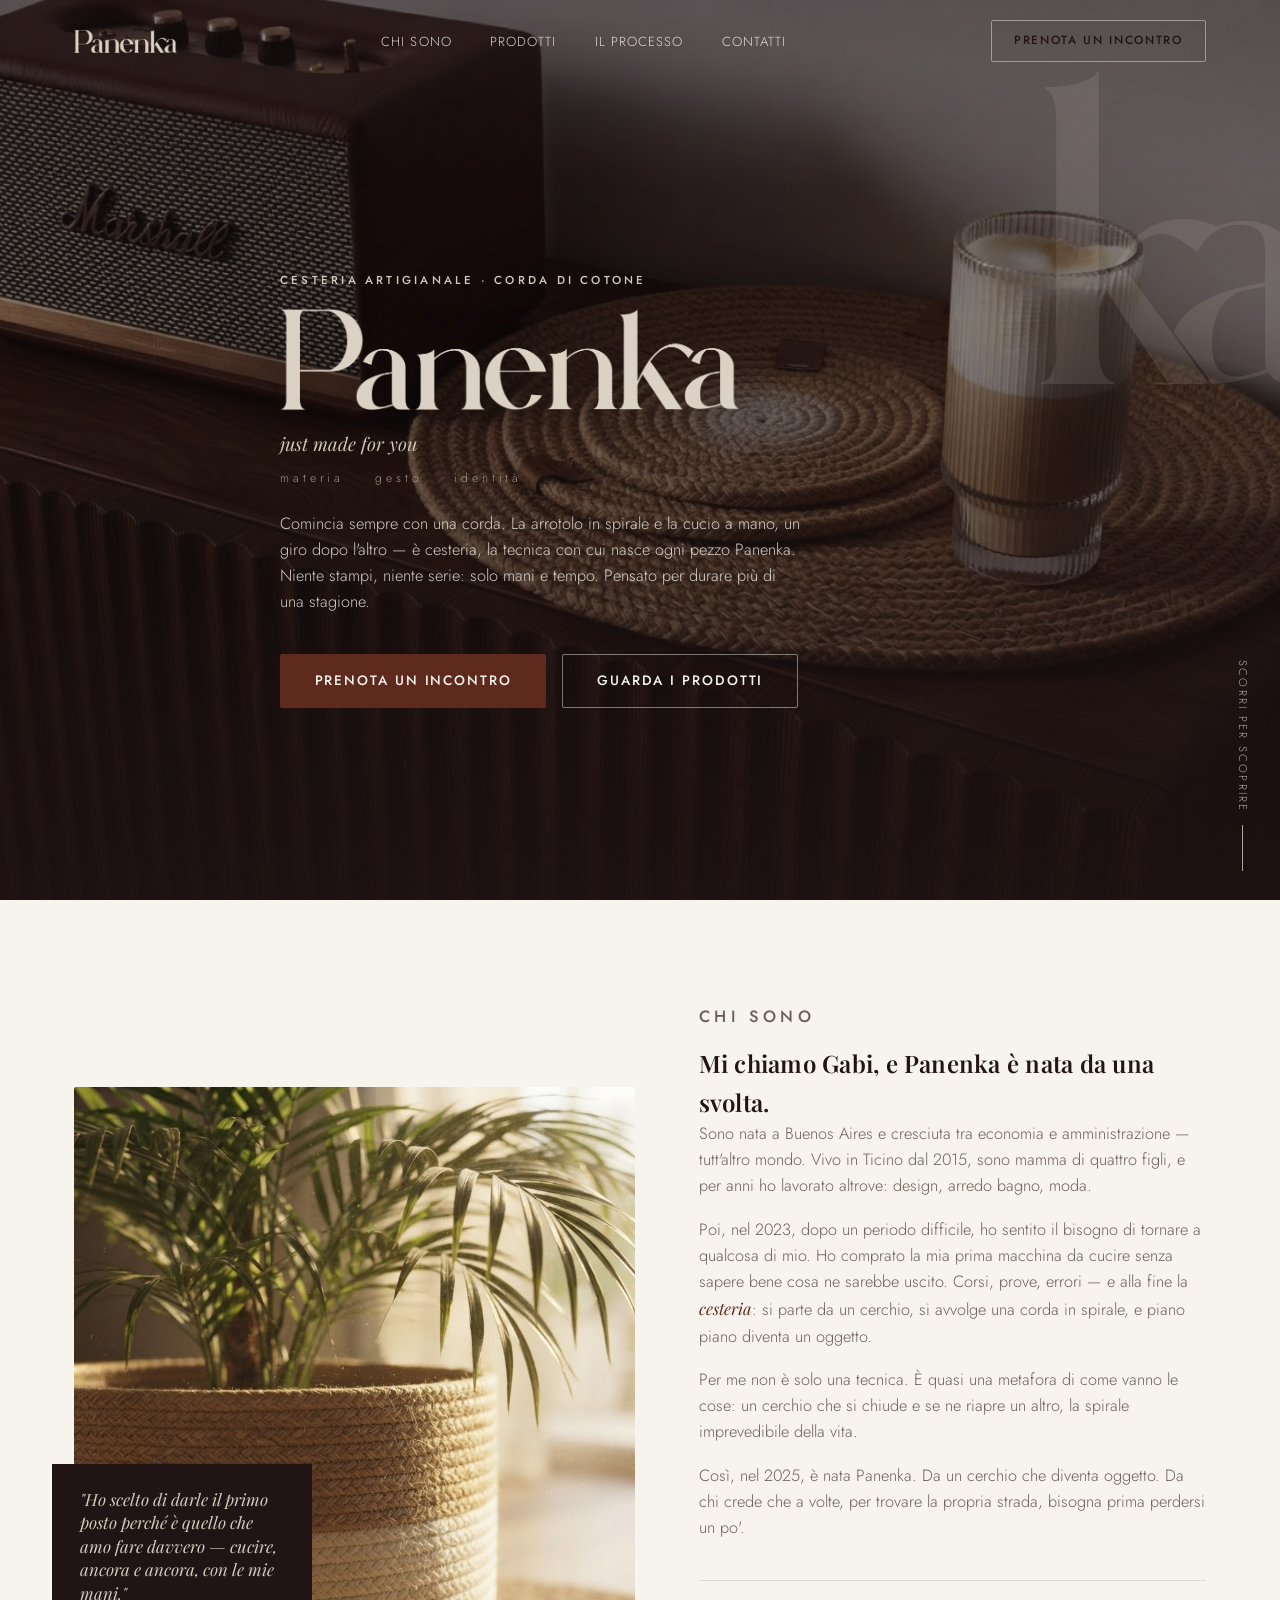
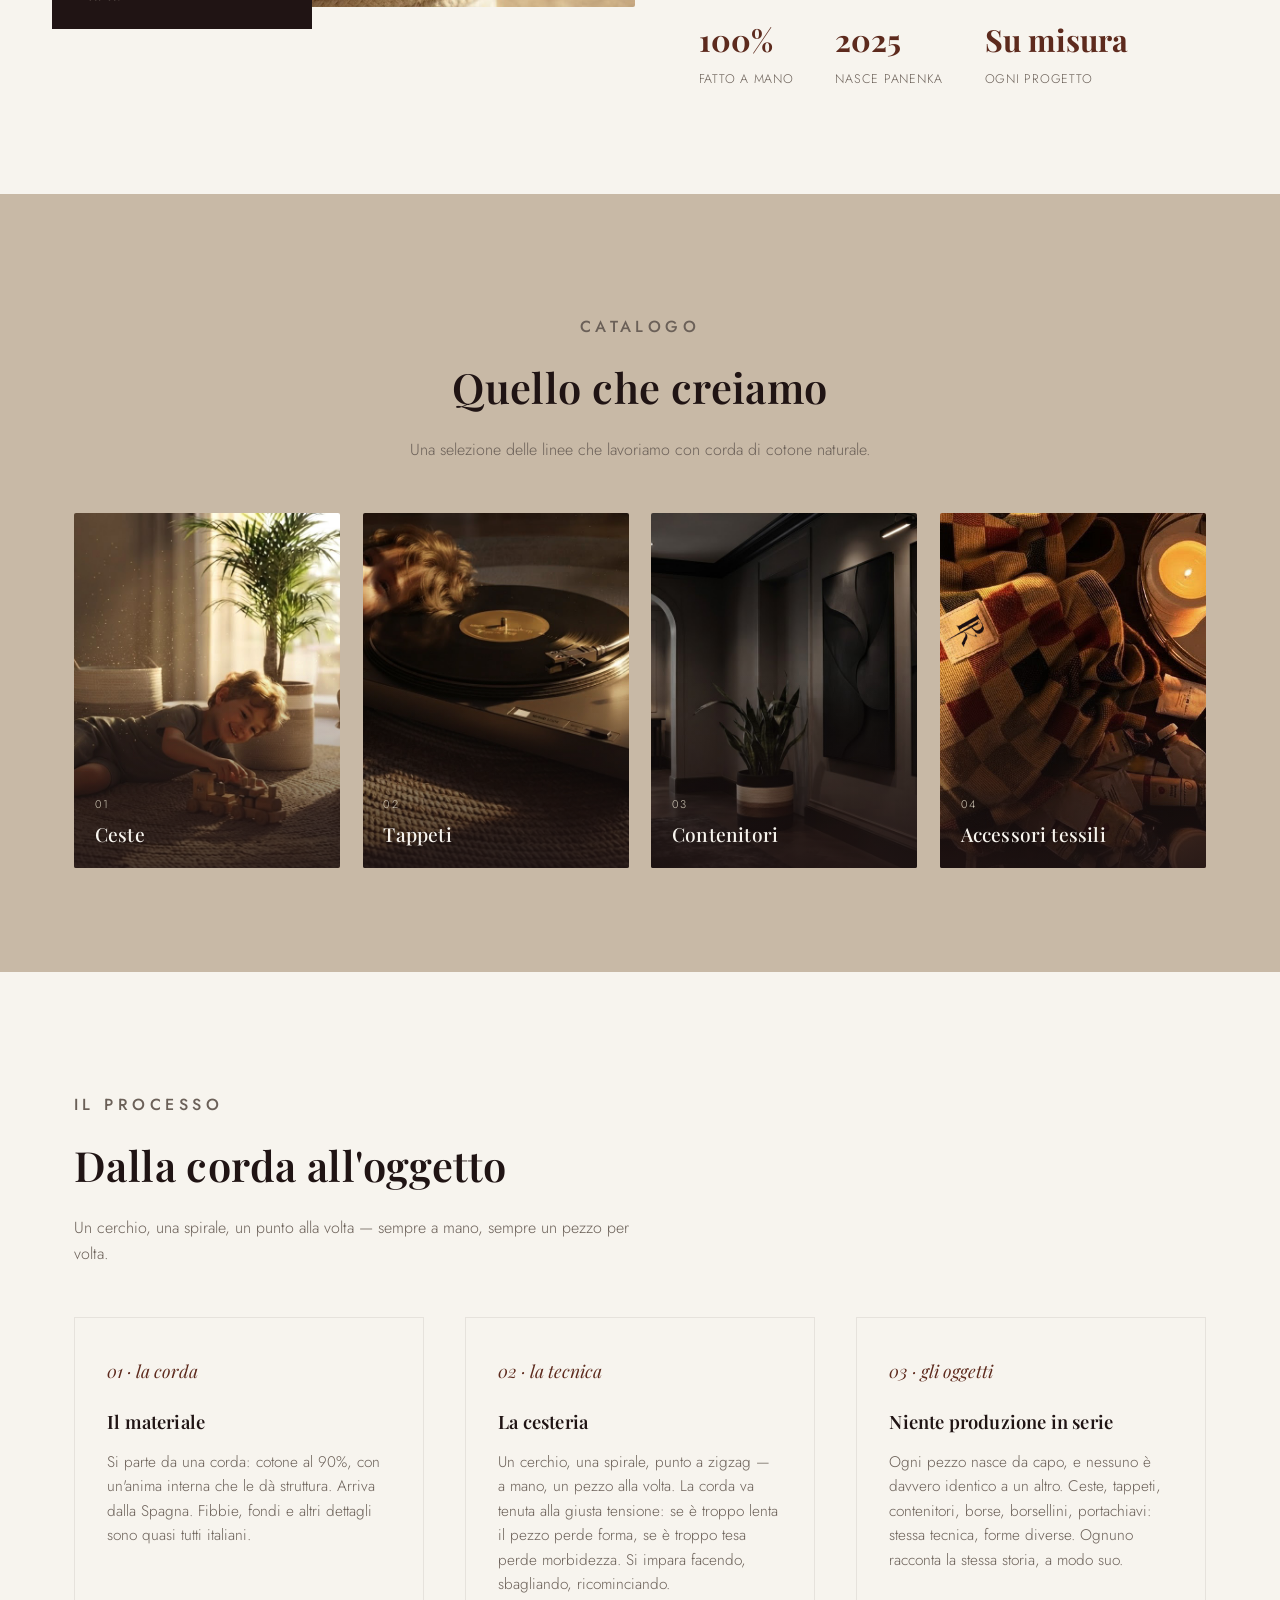
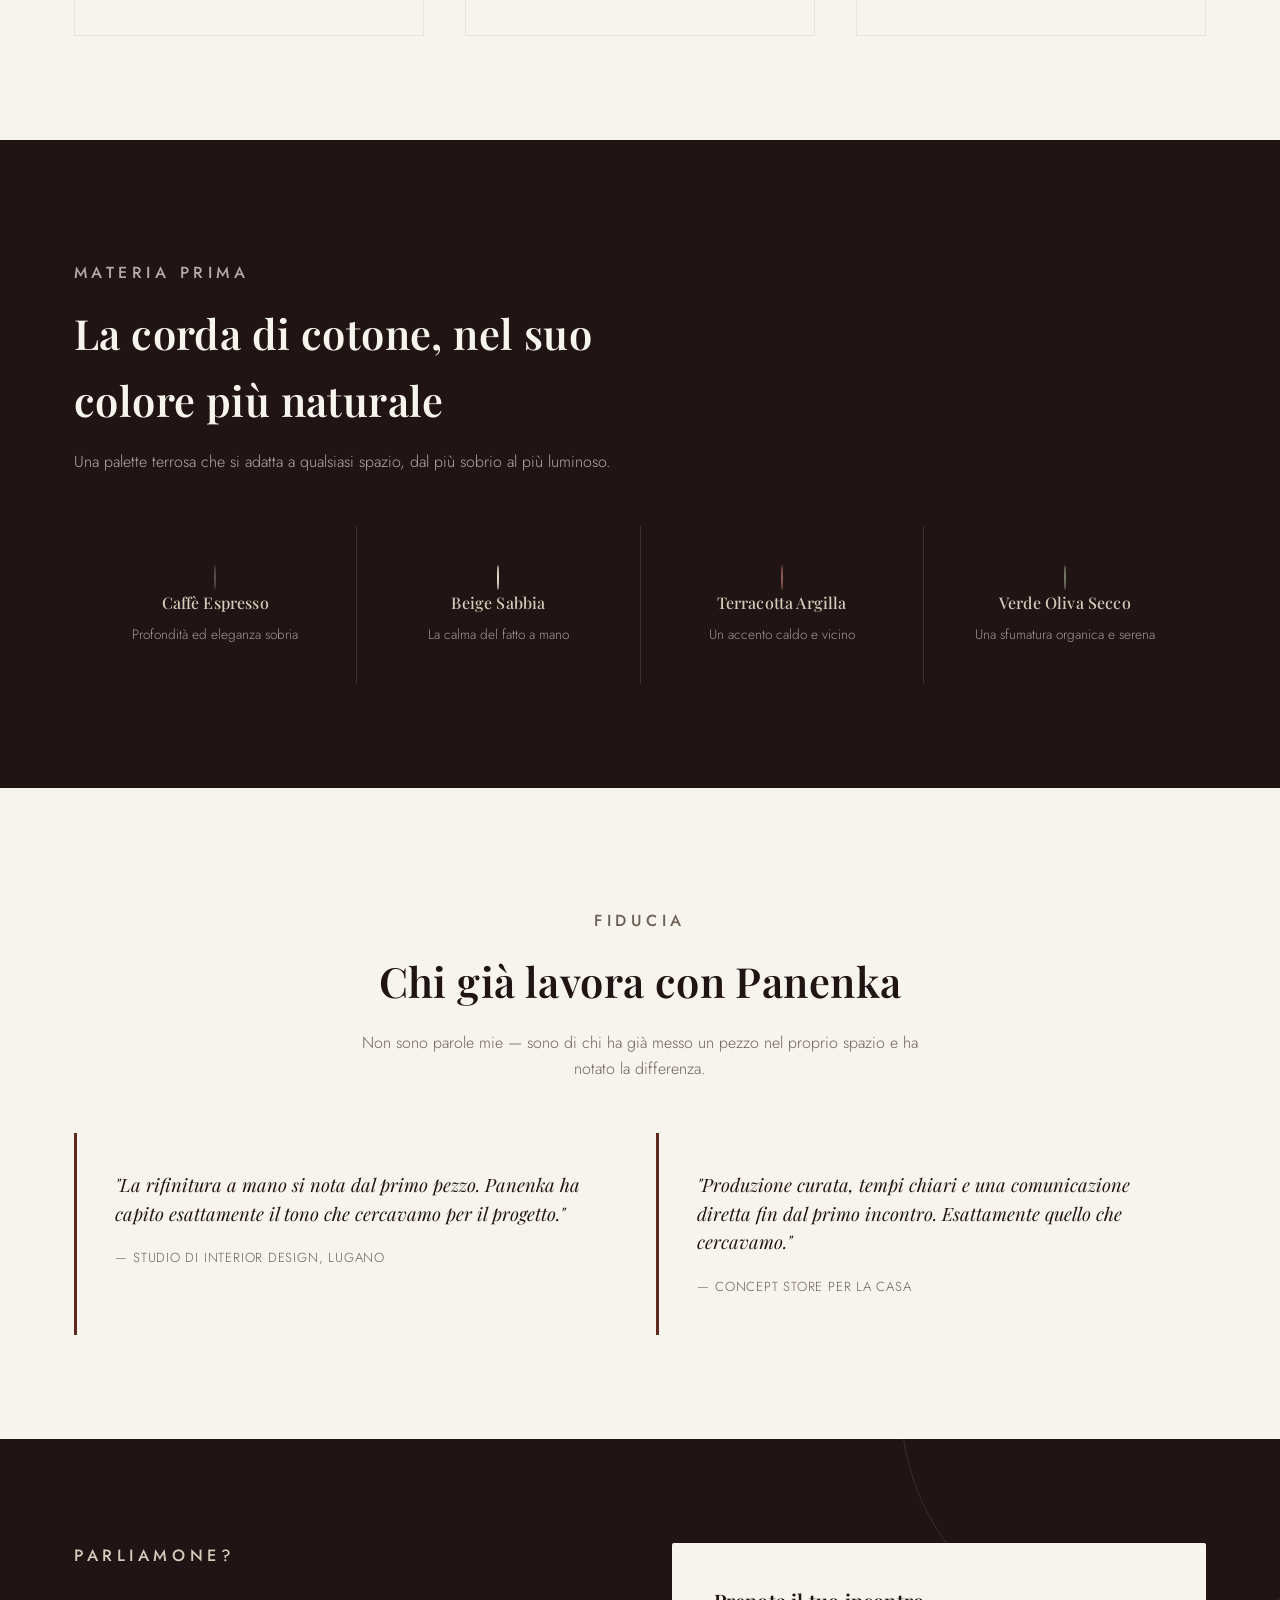
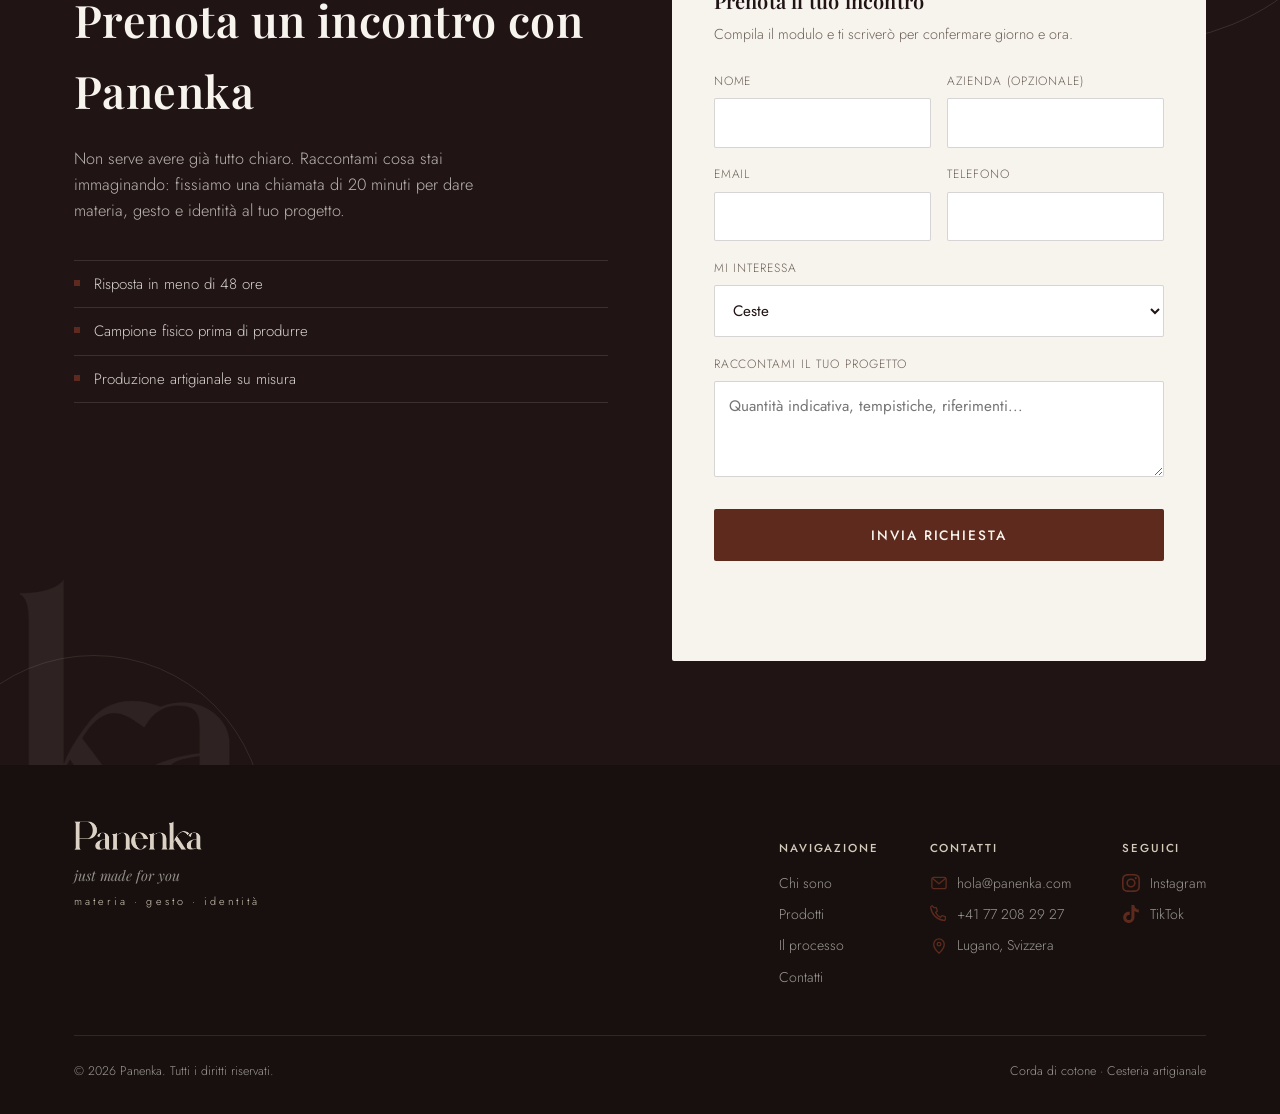
==== commit e76fea95: "Translate the site to Italian with Gabi's real founder story Replace the placeholder Spanish copy wi" ====
--- a/panenka/index.html
+++ b/panenka/index.html
@@ -1,10 +1,10 @@
 <!DOCTYPE html>
-<html lang="es" class="no-js">
+<html lang="it" class="no-js">
 <head>
   <meta charset="UTF-8" />
   <meta name="viewport" content="width=device-width, initial-scale=1.0" />
-  <title>Panenka — Cuerda de lana, hecha para tu hogar</title>
-  <meta name="description" content="Panenka confecciona productos de hogar artesanales con cuerda de lana: cestas, alfombras y textil a medida. Agenda una reunión con nuestro equipo." />
+  <title>Panenka — Cesteria artigianale in corda di cotone</title>
+  <meta name="description" content="Panenka crea oggetti per la casa con la tecnica della cesteria: ceste, tappeti e contenitori in corda di cotone, fatti a mano da Gabi a Lugano. Prenota un incontro." />
   <link rel="icon" href="images/brand/marca-espresso.png" type="image/png" />
   <link rel="stylesheet" href="css/style.css" />
   <script>document.documentElement.classList.replace("no-js","js");</script>
@@ -16,206 +16,208 @@
       <a href="#inicio" class="nav__brand">
         <img src="images/brand/wordmark-arena.png" alt="Panenka" class="nav__brand-mark" width="972" height="227" />
       </a>
-      <button class="nav__toggle" id="navToggle" aria-label="Abrir menú" aria-expanded="false">☰</button>
+      <button class="nav__toggle" id="navToggle" aria-label="Apri il menu" aria-expanded="false">☰</button>
       <ul class="nav__links" id="navLinks">
-        <li><a href="#sobre-nosotros">La marca</a></li>
-        <li><a href="#productos">Productos</a></li>
-        <li><a href="#proceso">Proceso</a></li>
-        <li><a href="#contacto">Contacto</a></li>
+        <li><a href="#chi-sono">Chi sono</a></li>
+        <li><a href="#prodotti">Prodotti</a></li>
+        <li><a href="#processo">Il processo</a></li>
+        <li><a href="#contatti">Contatti</a></li>
       </ul>
       <div class="nav__actions">
-        <a href="#contacto" class="btn btn--outline nav__cta desktop-only">Agendar reunión</a>
+        <a href="#contatti" class="btn btn--outline nav__cta desktop-only">Prenota un incontro</a>
       </div>
     </div>
   </header>
 
   <main>
-    <!-- HERO -->
+    <!-- HOME -->
     <section class="hero" id="inicio">
       <div class="hero__bg" style="background-image: url('images/hero-mesa-cuerda.jpg');"></div>
       <div class="hero__scrim"></div>
       <img src="images/brand/marca-arena.png" alt="" aria-hidden="true" class="hero__watermark" width="535" height="634" />
       <div class="container hero__content">
-        <p class="eyebrow">Confección artesanal · Cuerda de lana</p>
+        <p class="eyebrow">Cesteria artigianale · Corda di cotone</p>
         <h1 class="hero__logo-wrap"><img src="images/brand/wordmark-arena.png" alt="Panenka" class="hero__logo" width="972" height="227" /></h1>
         <p class="hero__tagline">just made for you</p>
         <p class="hero__manifesto">materia <span>·</span> gesto <span>·</span> identità</p>
-        <p class="hero__desc">Cada pieza nace de las manos antes que del molde: cuerda de lana trenzada con tiempo despacio, para un hogar que se construye con objetos que tienen alma. Cestas, alfombras, maceteros y textil, confeccionados para durar generaciones.</p>
+        <p class="hero__desc">Comincia sempre con una corda. La arrotolo in spirale e la cucio a mano, un giro dopo l'altro — è cesteria, la tecnica con cui nasce ogni pezzo Panenka. Niente stampi, niente serie: solo mani e tempo. Pensato per durare più di una stagione.</p>
         <div class="hero__actions">
-          <a href="#contacto" class="btn btn--primary">Agendar una reunión</a>
-          <a href="#productos" class="btn btn--outline">Ver productos</a>
-        </div>
-      </div>
-      <div class="hero__scroll">Desliza para descubrir</div>
-    </section>
-
-    <!-- SOBRE NOSOTROS -->
-    <section class="intro" id="sobre-nosotros">
+          <a href="#contatti" class="btn btn--primary">Prenota un incontro</a>
+          <a href="#prodotti" class="btn btn--outline">Guarda i prodotti</a>
+        </div>
+      </div>
+      <div class="hero__scroll">Scorri per scoprire</div>
+    </section>
+
+    <!-- CHI SONO -->
+    <section class="intro" id="chi-sono">
       <div class="container intro__grid">
         <div class="intro__media reveal">
-          <img src="images/macetero-cuerda.jpg" alt="Macetero tejido a mano en cuerda de lana con luz natural" loading="lazy" width="1376" height="768" />
-          <div class="intro__media-tag">"Cada nudo se aprieta con las manos, no con una máquina: así se cuida lo que después va a cuidar un hogar."</div>
+          <img src="images/macetero-cuerda.jpg" alt="Contenitore intrecciato a mano in corda di cotone, luce naturale" loading="lazy" width="1376" height="768" />
+          <div class="intro__media-tag">"Ho scelto di darle il primo posto perché è quello che amo fare davvero — cucire, ancora e ancora, con le mie mani."</div>
         </div>
         <div class="intro__copy reveal">
-          <p class="eyebrow">Bienvenido a Panenka</p>
-          <h2>Piezas de hogar con el carácter de la cuerda de lana</h2>
-          <p>Panenka empieza siempre igual: una madeja de lana, unas manos y tiempo sin prisa. De ahí sale la <em>materia</em> que elegimos, el <em>gesto</em> que la trenza hilo a hilo, y la <em>identità</em> que queda en cada pieza terminada — nada sale igual dos veces, y es justo eso lo que buscamos.</p>
-          <p>Trabajamos con estudios de interiorismo, hostelería y marcas que entienden que la producción cuidada también se nota, y se cuenta. Desde el primer boceto hasta el último nudo.</p>
+          <p class="eyebrow">Chi sono</p>
+          <h2>Mi chiamo Gabi, e Panenka è nata da una svolta.</h2>
+          <p>Sono nata a Buenos Aires e cresciuta tra economia e amministrazione — tutt'altro mondo. Vivo in Ticino dal 2015, sono mamma di quattro figli, e per anni ho lavorato altrove: design, arredo bagno, moda.</p>
+          <p>Poi, nel 2023, dopo un periodo difficile, ho sentito il bisogno di tornare a qualcosa di mio. Ho comprato la mia prima macchina da cucire senza sapere bene cosa ne sarebbe uscito. Corsi, prove, errori — e alla fine la <em>cesteria</em>: si parte da un cerchio, si avvolge una corda in spirale, e piano piano diventa un oggetto.</p>
+          <p>Per me non è solo una tecnica. È quasi una metafora di come vanno le cose: un cerchio che si chiude e se ne riapre un altro, la spirale imprevedibile della vita.</p>
+          <p>Così, nel 2025, è nata Panenka. Da un cerchio che diventa oggetto. Da chi crede che a volte, per trovare la propria strada, bisogna prima perdersi un po'.</p>
           <div class="intro__stats">
             <div class="intro__stat">
               <b>100%</b>
-              <span>Hecho a mano</span>
+              <span>Fatto a mano</span>
             </div>
             <div class="intro__stat">
-              <b>+8</b>
-              <span>Años de oficio</span>
+              <b>2025</b>
+              <span>Nasce Panenka</span>
             </div>
             <div class="intro__stat">
-              <b>A medida</b>
-              <span>Cada proyecto</span>
-            </div>
-          </div>
-        </div>
-      </div>
-    </section>
-
-    <!-- PRODUCTOS -->
-    <section class="products" id="productos">
+              <b>Su misura</b>
+              <span>Ogni progetto</span>
+            </div>
+          </div>
+        </div>
+      </div>
+    </section>
+
+    <!-- PRODOTTI -->
+    <section class="products" id="prodotti">
       <div class="container">
         <div class="section-heading center reveal">
-          <p class="eyebrow">Catálogo</p>
-          <h2>Lo que confeccionamos</h2>
-          <p>Una selección de las líneas de producto que trabajamos con cuerda de lana natural.</p>
+          <p class="eyebrow">Catalogo</p>
+          <h2>Quello che creiamo</h2>
+          <p>Una selezione delle linee che lavoriamo con corda di cotone naturale.</p>
         </div>
         <div class="products-grid reveal">
-          <a class="product-card" href="#contacto">
-            <img src="images/cestas-salon.jpg" alt="Cestas de cuerda de lana en un salón luminoso" loading="lazy" width="1376" height="768" />
-            <span class="product-card__label"><span class="index">01</span><h3>Cestas y organizadores</h3></span>
+          <a class="product-card" href="#contatti">
+            <img src="images/cestas-salon.jpg" alt="Ceste in corda di cotone in un soggiorno luminoso" loading="lazy" width="1376" height="768" />
+            <span class="product-card__label"><span class="index">01</span><h3>Ceste</h3></span>
           </a>
-          <a class="product-card" href="#contacto">
-            <img src="images/alfombra-cuerda.jpg" alt="Alfombra circular tejida en cuerda de lana" loading="lazy" width="1376" height="768" />
-            <span class="product-card__label"><span class="index">02</span><h3>Alfombras</h3></span>
+          <a class="product-card" href="#contatti">
+            <img src="images/alfombra-cuerda.jpg" alt="Tappeto circolare intrecciato in corda di cotone" loading="lazy" width="1376" height="768" />
+            <span class="product-card__label"><span class="index">02</span><h3>Tappeti</h3></span>
           </a>
-          <a class="product-card" href="#contacto">
-            <img src="images/recibidor-cuerda.jpg" alt="Macetero de cuerda de lana en un recibidor" loading="lazy" width="1376" height="768" />
-            <span class="product-card__label"><span class="index">03</span><h3>Maceteros</h3></span>
+          <a class="product-card" href="#contatti">
+            <img src="images/recibidor-cuerda.jpg" alt="Contenitore in corda di cotone in un ingresso" loading="lazy" width="1376" height="768" />
+            <span class="product-card__label"><span class="index">03</span><h3>Contenitori</h3></span>
           </a>
-          <a class="product-card" href="#contacto">
-            <img src="images/manta-cuadros.jpg" alt="Textil de hogar en tonos cálidos" loading="lazy" width="973" height="543" />
-            <span class="product-card__label"><span class="index">04</span><h3>Textil de hogar</h3></span>
+          <a class="product-card" href="#contatti">
+            <img src="images/manta-cuadros.jpg" alt="Tessuti per la casa in tonalità calde" loading="lazy" width="973" height="543" />
+            <span class="product-card__label"><span class="index">04</span><h3>Accessori tessili</h3></span>
           </a>
         </div>
       </div>
     </section>
 
-    <!-- PROCESO -->
-    <section class="process" id="proceso">
+    <!-- IL PROCESSO -->
+    <section class="process" id="processo">
       <div class="container">
         <div class="section-heading reveal">
-          <p class="eyebrow">Cómo trabajamos</p>
-          <h2>De la reunión a la pieza terminada</h2>
-          <p>Tres pasos, sin prisa pero sin vueltas — pensados para marcas y estudios que necesitan producción artesanal en la que se pueda confiar.</p>
+          <p class="eyebrow">Il processo</p>
+          <h2>Dalla corda all'oggetto</h2>
+          <p>Un cerchio, una spirale, un punto alla volta — sempre a mano, sempre un pezzo per volta.</p>
         </div>
         <div class="process-grid reveal">
           <div class="process-card">
-            <span class="num">01 · escuchar</span>
-            <h3>Reunión inicial</h3>
-            <p>Antes de tocar la lana, escuchamos. Volumen, plazos, estilo, presupuesto — y sobre todo, qué historia quieres que cuente cada pieza. Sin compromiso.</p>
+            <span class="num">01 · la corda</span>
+            <h3>Il materiale</h3>
+            <p>Si parte da una corda: cotone al 90%, con un'anima interna che le dà struttura. Arriva dalla Spagna. Fibbie, fondi e altri dettagli sono quasi tutti italiani.</p>
           </div>
           <div class="process-card">
-            <span class="num">02 · trenzar</span>
-            <h3>Diseño y muestra</h3>
-            <p>Ahí entra el gesto: desarrollamos la pieza a medida y te ponemos una muestra física en las manos antes de producir un solo lote.</p>
+            <span class="num">02 · la tecnica</span>
+            <h3>La cesteria</h3>
+            <p>Un cerchio, una spirale, punto a zigzag — a mano, un pezzo alla volta. La corda va tenuta alla giusta tensione: se è troppo lenta il pezzo perde forma, se è troppo tesa perde morbidezza. Si impara facendo, sbagliando, ricominciando.</p>
           </div>
           <div class="process-card">
-            <span class="num">03 · entregar</span>
-            <h3>Confección y entrega</h3>
-            <p>Producción artesanal con control de calidad en cada nudo, y una entrega coordinada con tu equipo hasta el último detalle.</p>
-          </div>
-        </div>
-      </div>
-    </section>
-
-    <!-- MATERIALES / COLORES -->
+            <span class="num">03 · gli oggetti</span>
+            <h3>Niente produzione in serie</h3>
+            <p>Ogni pezzo nasce da capo, e nessuno è davvero identico a un altro. Ceste, tappeti, contenitori, borse, borsellini, portachiavi: stessa tecnica, forme diverse. Ognuno racconta la stessa storia, a modo suo.</p>
+          </div>
+        </div>
+      </div>
+    </section>
+
+    <!-- MATERIALI / COLORI -->
     <section class="materials">
       <div class="container">
         <div class="section-heading reveal">
           <p class="eyebrow">Materia prima</p>
-          <h2>Cuerda de lana, en su color más natural</h2>
-          <p>Una paleta terrenal que acompaña cualquier espacio, del más sobrio al más luminoso.</p>
+          <h2>La corda di cotone, nel suo colore più naturale</h2>
+          <p>Una palette terrosa che si adatta a qualsiasi spazio, dal più sobrio al più luminoso.</p>
         </div>
         <div class="materials-grid reveal">
           <div class="material-swatch">
             <span class="dot" style="background:#201414;"></span>
-            <h4>Café Espresso</h4>
-            <p>Profundidad y elegancia sobria</p>
+            <h4>Caffè Espresso</h4>
+            <p>Profondità ed eleganza sobria</p>
           </div>
           <div class="material-swatch">
             <span class="dot" style="background:#D4CBBA;"></span>
-            <h4>Beige Arena</h4>
-            <p>Calma de lo hecho a mano</p>
+            <h4>Beige Sabbia</h4>
+            <p>La calma del fatto a mano</p>
           </div>
           <div class="material-swatch">
             <span class="dot" style="background:#5D2A1D;"></span>
-            <h4>Terracota Arcilla</h4>
-            <p>Acento cálido y cercano</p>
+            <h4>Terracotta Argilla</h4>
+            <p>Un accento caldo e vicino</p>
           </div>
           <div class="material-swatch">
             <span class="dot" style="background:#46493B;"></span>
-            <h4>Verde Oliva Seco</h4>
-            <p>Un matiz orgánico y sereno</p>
-          </div>
-        </div>
-      </div>
-    </section>
-
-    <!-- TESTIMONIOS -->
+            <h4>Verde Oliva Secco</h4>
+            <p>Una sfumatura organica e serena</p>
+          </div>
+        </div>
+      </div>
+    </section>
+
+    <!-- TESTIMONIANZE -->
     <section class="testimonials">
       <div class="container">
         <div class="section-heading center reveal">
-          <p class="eyebrow">Confianza</p>
-          <h2>Marcas que ya trabajan con Panenka</h2>
-          <p>No son palabras nuestras — son de quienes ya pusieron una pieza en su espacio y notaron la diferencia.</p>
+          <p class="eyebrow">Fiducia</p>
+          <h2>Chi già lavora con Panenka</h2>
+          <p>Non sono parole mie — sono di chi ha già messo un pezzo nel proprio spazio e ha notato la differenza.</p>
         </div>
         <div class="testimonial-grid reveal">
           <div class="testimonial">
-            <p>"El acabado a mano se nota desde la primera pieza. Panenka entendió exactamente el tono que buscábamos para el proyecto."</p>
-            <cite>— Estudio de interiorismo, Lugano</cite>
+            <p>"La rifinitura a mano si nota dal primo pezzo. Panenka ha capito esattamente il tono che cercavamo per il progetto."</p>
+            <cite>— Studio di interior design, Lugano</cite>
           </div>
           <div class="testimonial">
-            <p>"Producción cuidada, plazos claros y una comunicación directa desde la primera reunión. Justo lo que necesitábamos."</p>
-            <cite>— Concept store de hogar</cite>
-          </div>
-        </div>
-      </div>
-    </section>
-
-    <!-- CTA / AGENDAR REUNION -->
-    <section class="cta" id="contacto">
+            <p>"Produzione curata, tempi chiari e una comunicazione diretta fin dal primo incontro. Esattamente quello che cercavamo."</p>
+            <cite>— Concept store per la casa</cite>
+          </div>
+        </div>
+      </div>
+    </section>
+
+    <!-- CTA / PRENOTA INCONTRO -->
+    <section class="cta" id="contatti">
       <img src="images/brand/marca-arena.png" alt="" aria-hidden="true" class="cta__watermark" width="535" height="634" />
       <div class="container cta__grid">
         <div class="cta__intro reveal">
-          <p class="eyebrow">¿Hablamos?</p>
-          <h2>Agenda una reunión con Panenka</h2>
-          <p>No hace falta tenerlo todo definido. Cuéntanos qué estás imaginando y coordinamos una llamada de 20 minutos para ponerle materia, gesto e identidad a tu proyecto.</p>
+          <p class="eyebrow">Parliamone?</p>
+          <h2>Prenota un incontro con Panenka</h2>
+          <p>Non serve avere già tutto chiaro. Raccontami cosa stai immaginando: fissiamo una chiamata di 20 minuti per dare materia, gesto e identità al tuo progetto.</p>
           <ul class="cta__points">
-            <li>Respuesta en menos de 48 horas</li>
-            <li>Muestra física antes de producir</li>
-            <li>Producción artesanal a medida</li>
+            <li>Risposta in meno di 48 ore</li>
+            <li>Campione fisico prima di produrre</li>
+            <li>Produzione artigianale su misura</li>
           </ul>
         </div>
 
         <form class="cta__form reveal" id="meetingForm" novalidate>
-          <h3>Reserva tu reunión</h3>
-          <p>Completa el formulario y te escribiremos para confirmar día y hora.</p>
+          <h3>Prenota il tuo incontro</h3>
+          <p>Compila il modulo e ti scriverò per confermare giorno e ora.</p>
 
           <div class="form-row">
             <div class="field">
-              <label for="nombre">Nombre</label>
+              <label for="nombre">Nome</label>
               <input type="text" id="nombre" name="nombre" required autocomplete="name" />
             </div>
             <div class="field">
-              <label for="empresa">Empresa (opcional)</label>
+              <label for="empresa">Azienda (opzionale)</label>
               <input type="text" id="empresa" name="empresa" autocomplete="organization" />
             </div>
           </div>
@@ -226,28 +228,28 @@
               <input type="email" id="email" name="email" required autocomplete="email" />
             </div>
             <div class="field">
-              <label for="telefono">Teléfono</label>
+              <label for="telefono">Telefono</label>
               <input type="tel" id="telefono" name="telefono" autocomplete="tel" />
             </div>
           </div>
 
           <div class="field">
-            <label for="interes">Me interesa</label>
+            <label for="interes">Mi interessa</label>
             <select id="interes" name="interes">
-              <option value="Cestas y organizadores">Cestas y organizadores</option>
-              <option value="Alfombras">Alfombras</option>
-              <option value="Maceteros">Maceteros</option>
-              <option value="Textil de hogar">Textil de hogar</option>
-              <option value="Proyecto a medida">Proyecto a medida</option>
+              <option value="Ceste">Ceste</option>
+              <option value="Tappeti">Tappeti</option>
+              <option value="Contenitori">Contenitori</option>
+              <option value="Accessori tessili">Accessori tessili</option>
+              <option value="Progetto su misura">Progetto su misura</option>
             </select>
           </div>
 
           <div class="field">
-            <label for="mensaje">Cuéntanos tu proyecto</label>
-            <textarea id="mensaje" name="mensaje" rows="3" placeholder="Volumen aproximado, plazos, referencias..."></textarea>
-          </div>
-
-          <button type="submit" class="btn btn--primary">Enviar solicitud</button>
+            <label for="mensaje">Raccontami il tuo progetto</label>
+            <textarea id="mensaje" name="mensaje" rows="3" placeholder="Quantità indicativa, tempistiche, riferimenti..."></textarea>
+          </div>
+
+          <button type="submit" class="btn btn--primary">Invia richiesta</button>
           <p class="form-status" id="formStatus" role="status"></p>
         </form>
       </div>
@@ -263,16 +265,16 @@
         </div>
         <div class="footer-links">
           <div>
-            <h5>Navegación</h5>
+            <h5>Navigazione</h5>
             <ul>
-              <li><a href="#sobre-nosotros">La marca</a></li>
-              <li><a href="#productos">Productos</a></li>
-              <li><a href="#proceso">Proceso</a></li>
-              <li><a href="#contacto">Contacto</a></li>
+              <li><a href="#chi-sono">Chi sono</a></li>
+              <li><a href="#prodotti">Prodotti</a></li>
+              <li><a href="#processo">Il processo</a></li>
+              <li><a href="#contatti">Contatti</a></li>
             </ul>
           </div>
           <div>
-            <h5>Contacto</h5>
+            <h5>Contatti</h5>
             <ul class="icon-list">
               <li>
                 <a href="mailto:hola@panenka.com">
@@ -294,12 +296,12 @@
                 <span class="icon icon--pin" aria-hidden="true">
                   <svg viewBox="0 0 24 24" fill="none" stroke="currentColor" stroke-width="1.8" stroke-linecap="round" stroke-linejoin="round"><path d="M12 21.5s7-6.3 7-12a7 7 0 1 0-14 0c0 5.7 7 12 7 12Z"/><circle cx="12" cy="9.5" r="2.4"/></svg>
                 </span>
-                Lugano, Suiza
+                Lugano, Svizzera
               </li>
             </ul>
           </div>
           <div>
-            <h5>Síguenos</h5>
+            <h5>Seguici</h5>
             <ul class="icon-list">
               <li>
                 <a href="https://www.instagram.com/panenka_concept/" target="_blank" rel="noopener">
@@ -322,8 +324,8 @@
         </div>
       </div>
       <div class="footer-bottom">
-        <p>&copy; 2026 Panenka. Todos los derechos reservados.</p>
-        <p>Cuerda de lana · Confección artesanal</p>
+        <p>&copy; 2026 Panenka. Tutti i diritti riservati.</p>
+        <p>Corda di cotone · Cesteria artigianale</p>
       </div>
     </div>
   </footer>
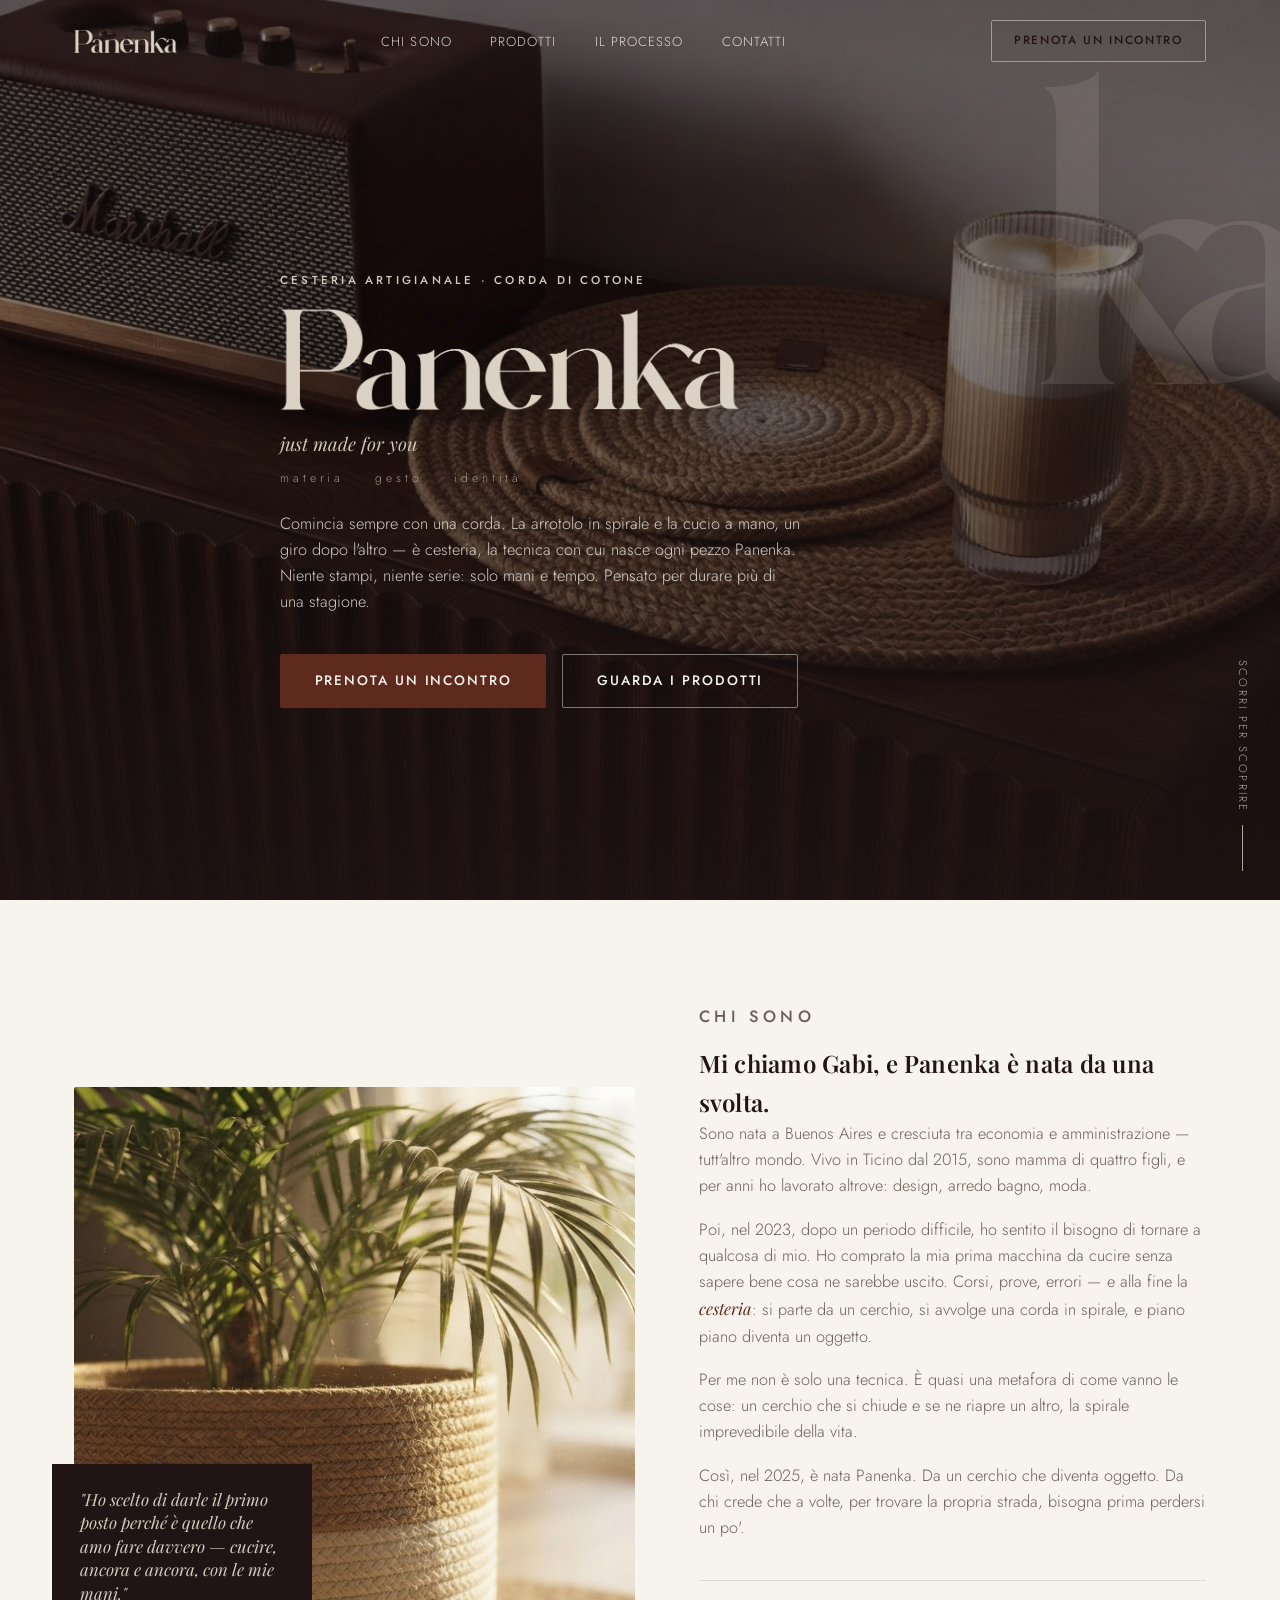
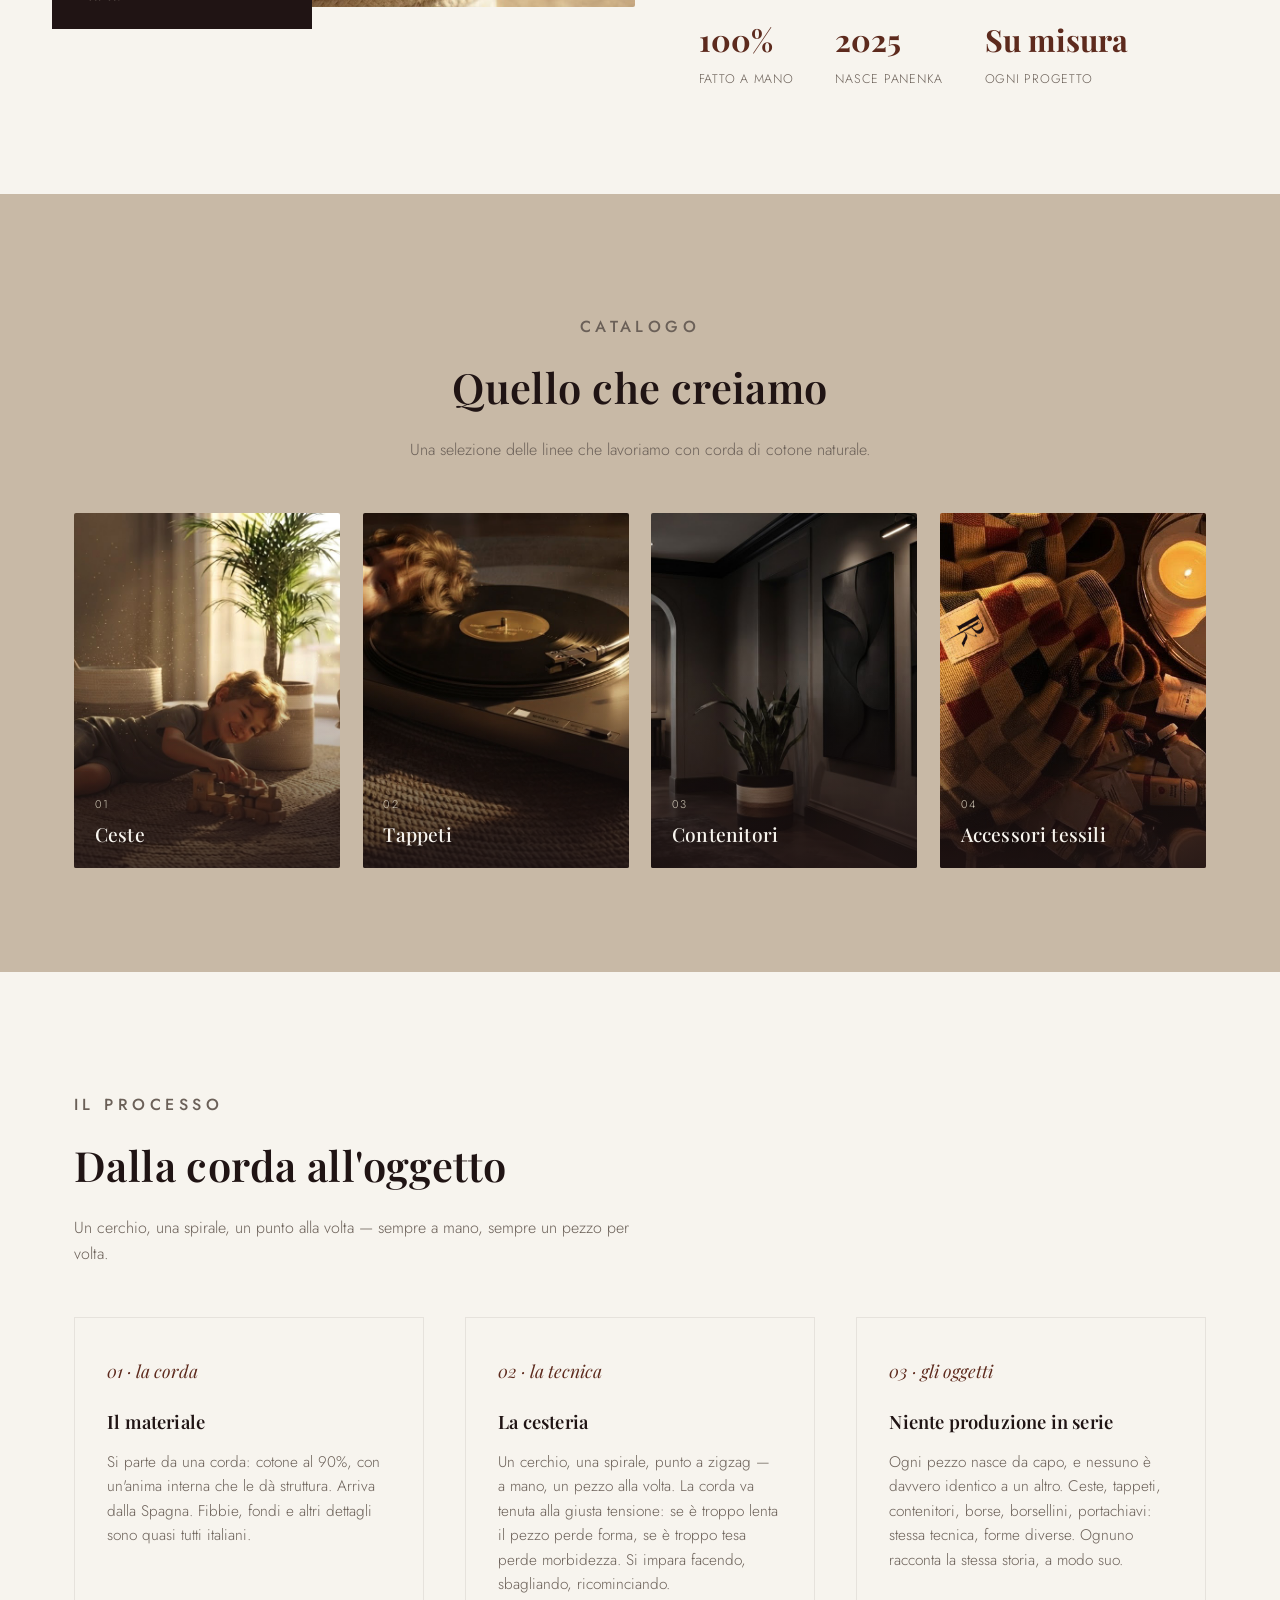
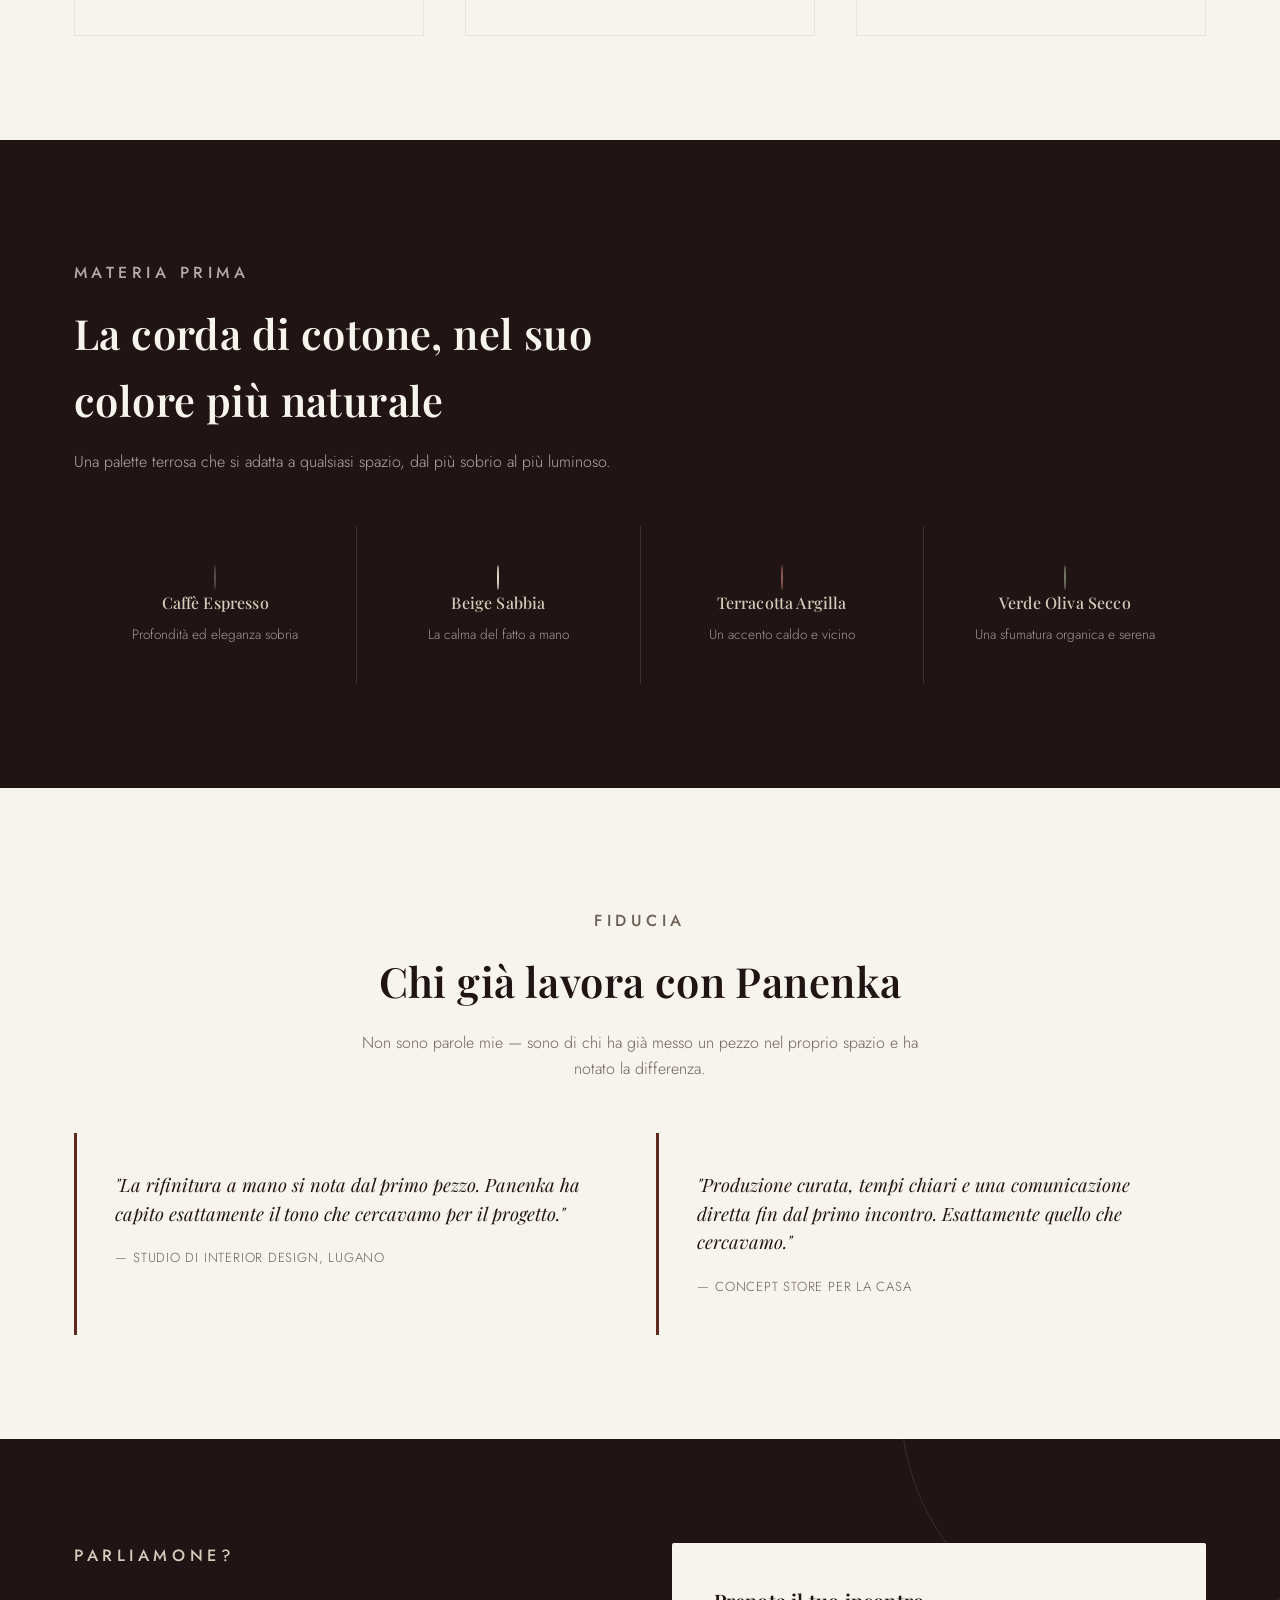
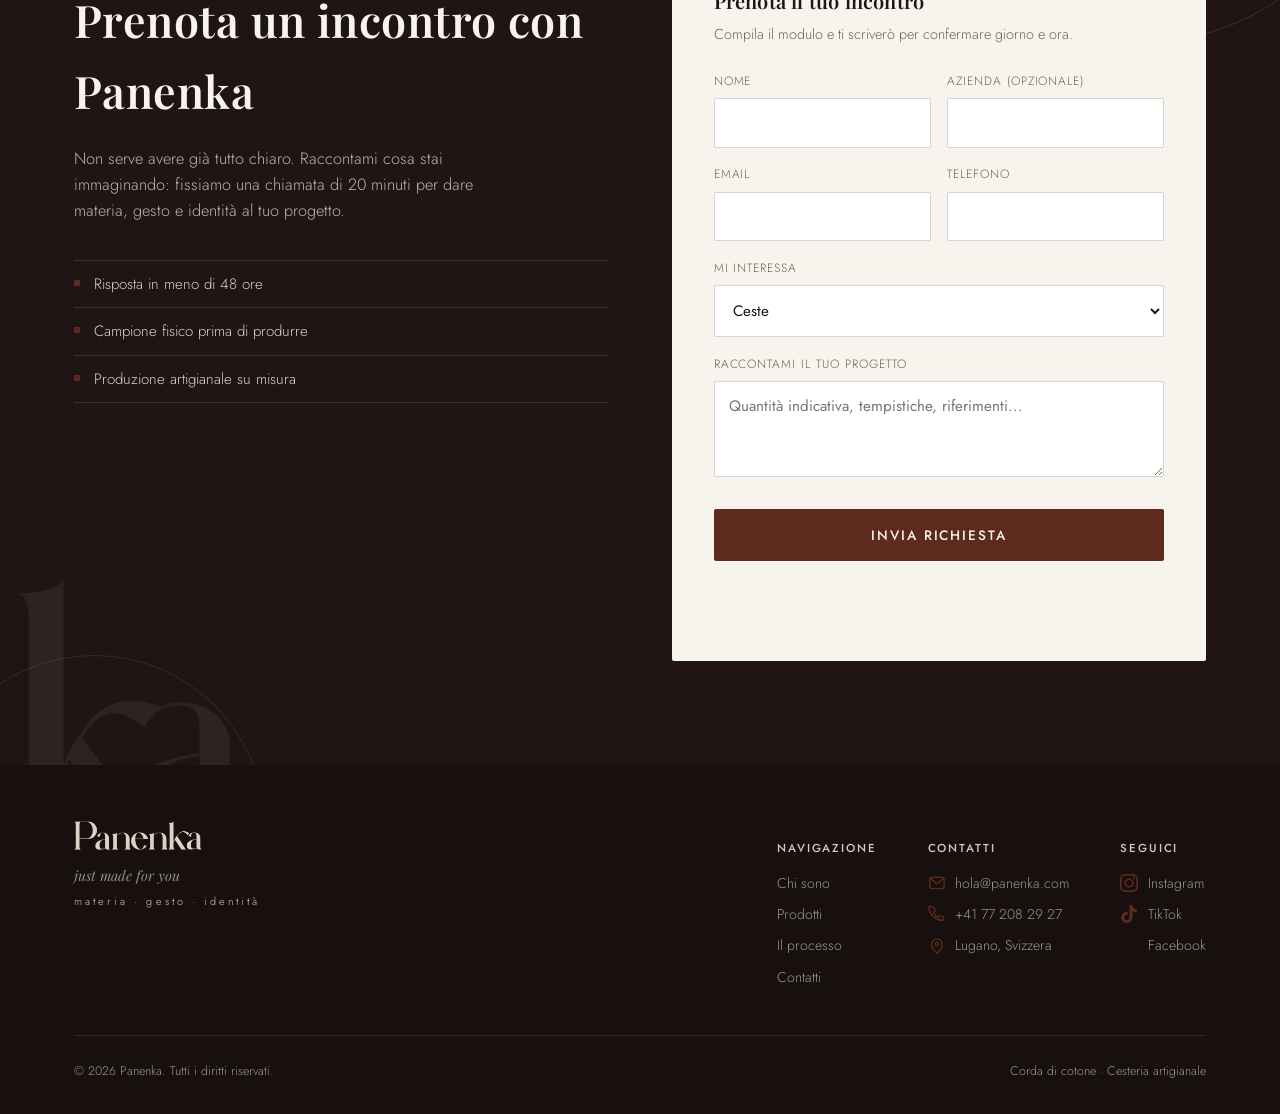
==== commit 29c7e04e: "Add Facebook to the footer and switch favicon to the light mark Adds the real Facebook logo (Simple " ====
--- a/panenka/index.html
+++ b/panenka/index.html
@@ -5,7 +5,7 @@
   <meta name="viewport" content="width=device-width, initial-scale=1.0" />
   <title>Panenka — Cesteria artigianale in corda di cotone</title>
   <meta name="description" content="Panenka crea oggetti per la casa con la tecnica della cesteria: ceste, tappeti e contenitori in corda di cotone, fatti a mano da Gabi a Lugano. Prenota un incontro." />
-  <link rel="icon" href="images/brand/marca-espresso.png" type="image/png" />
+  <link rel="icon" href="images/brand/marca-arena.png" type="image/png" />
   <link rel="stylesheet" href="css/style.css" />
   <script>document.documentElement.classList.replace("no-js","js");</script>
 </head>
@@ -319,6 +319,14 @@
                   TikTok
                 </a>
               </li>
+              <li>
+                <a href="https://www.facebook.com/profile.php?id=61557667092302&locale=it_IT" target="_blank" rel="noopener">
+                  <span class="icon icon--facebook" aria-hidden="true">
+                    <svg viewBox="0 0 24 24" role="img"><path d="M9.101 23.691v-7.98H6.627v-3.667h2.474v-1.58c0-4.085 1.848-5.978 5.858-5.978.401 0 .955.042 1.468.103a8.68 8.68 0 0 1 1.141.195v3.325a8.623 8.623 0 0 0-.653-.036 26.805 26.805 0 0 0-.733-.009c-.707 0-1.259.096-1.675.309a1.686 1.686 0 0 0-.679.622c-.258.42-.374.995-.374 1.752v1.297h3.919l-.386 2.103-.287 1.564h-3.246v8.245C19.396 23.238 24 18.179 24 12.044c0-6.627-5.373-12-12-12s-12 5.373-12 12c0 5.628 3.874 10.35 9.101 11.647Z"/></svg>
+                  </span>
+                  Facebook
+                </a>
+              </li>
             </ul>
           </div>
         </div>
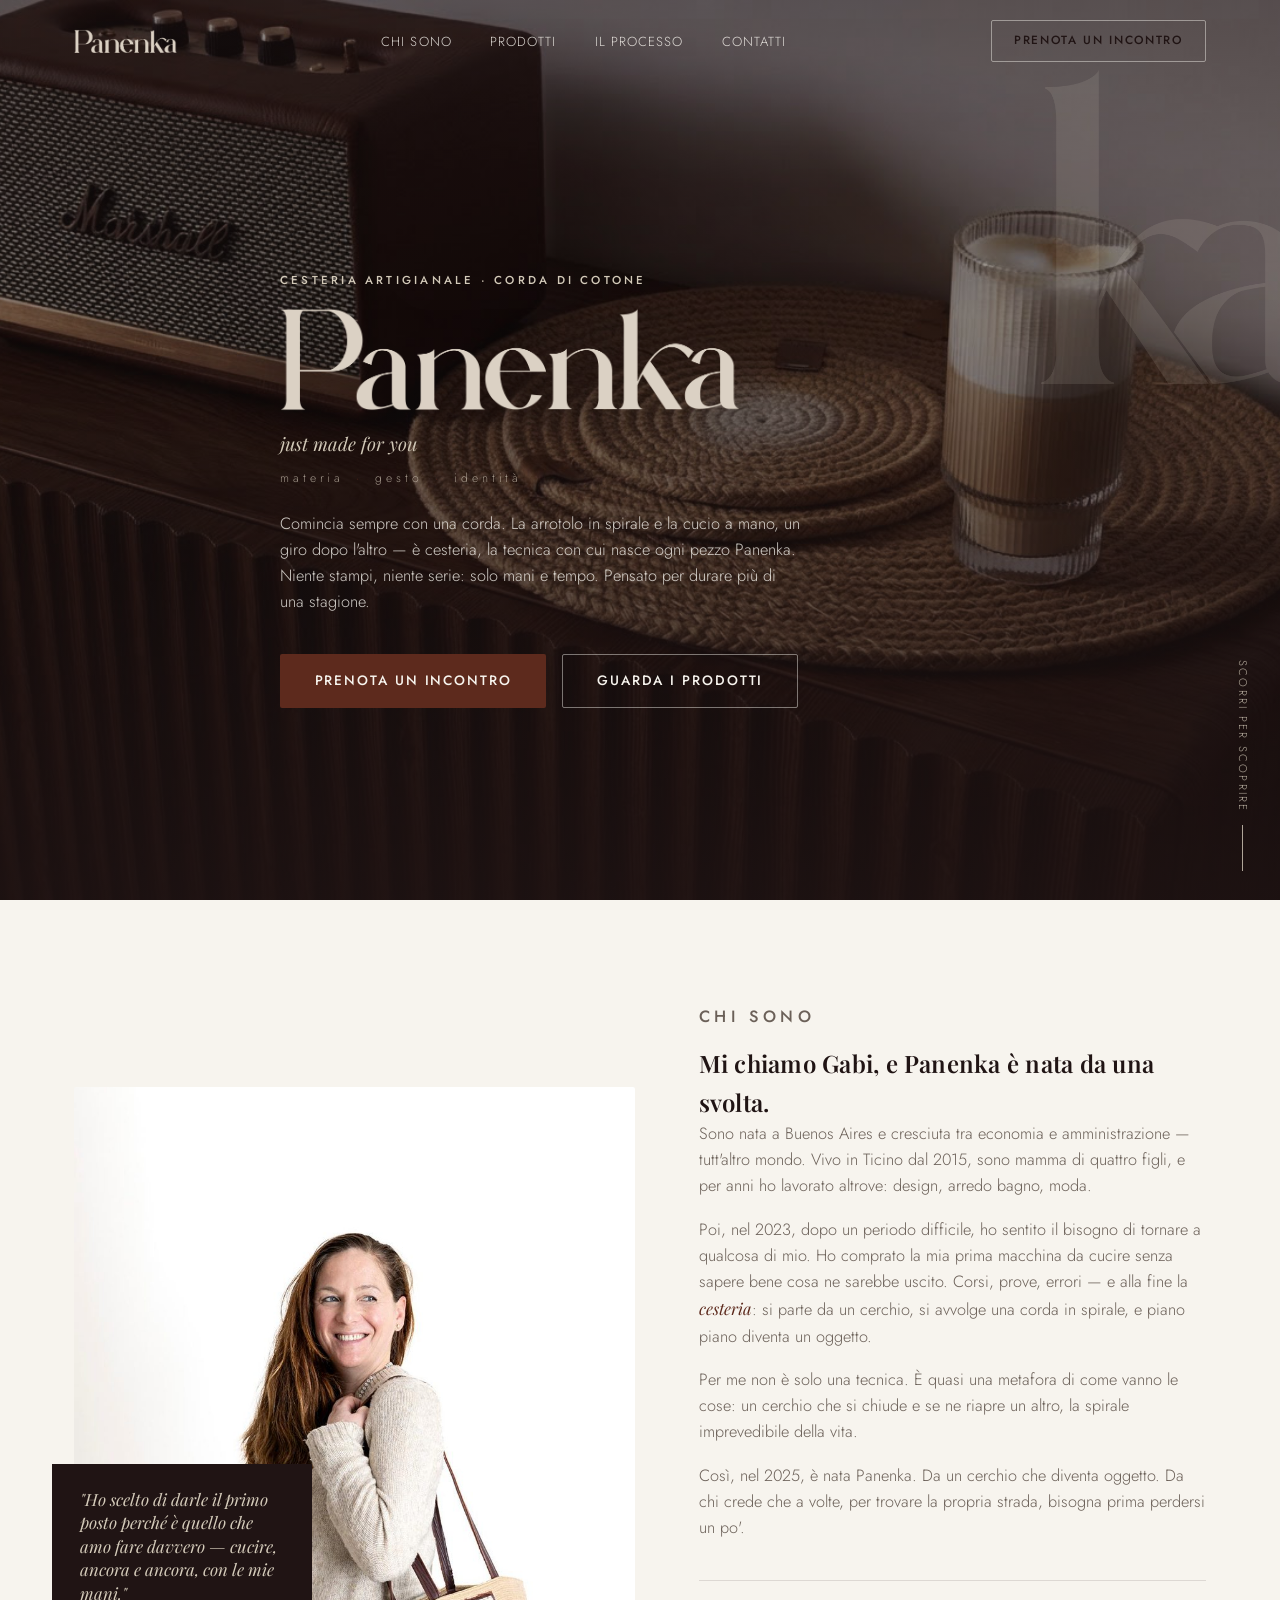
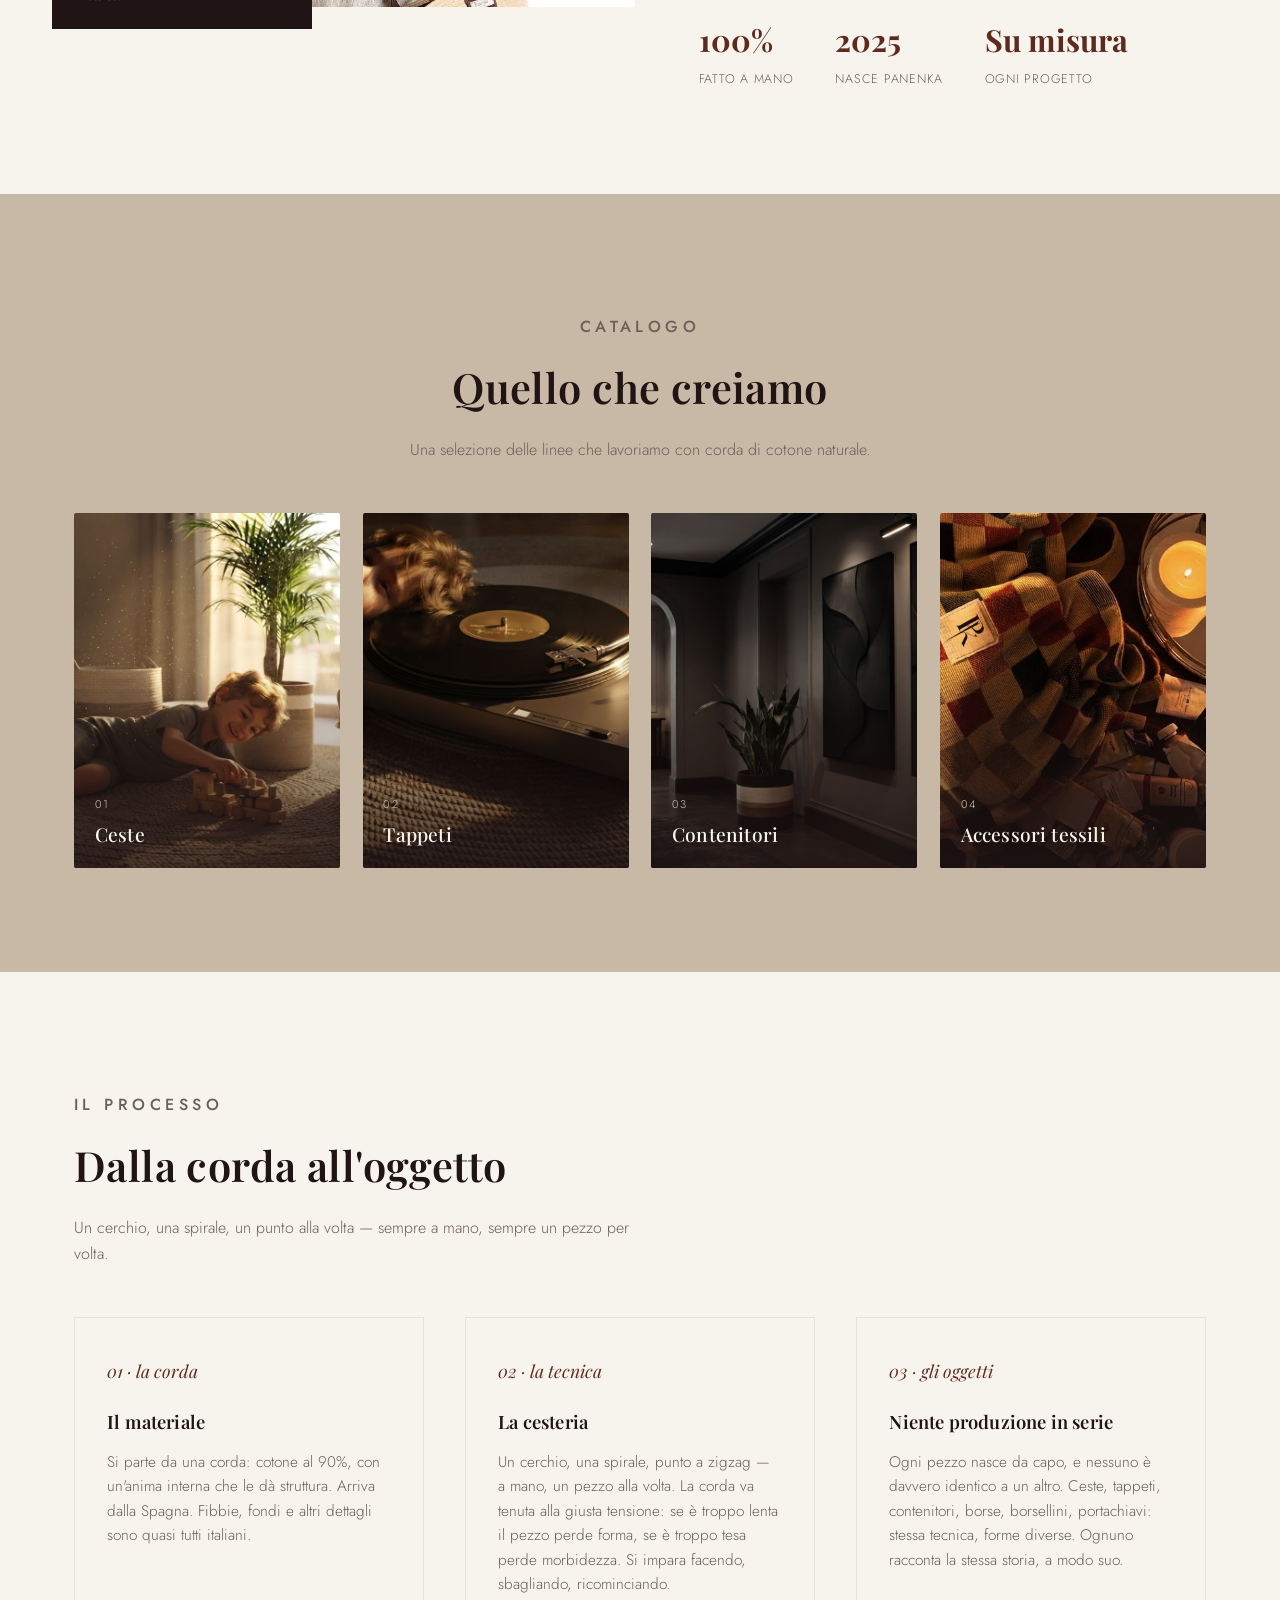
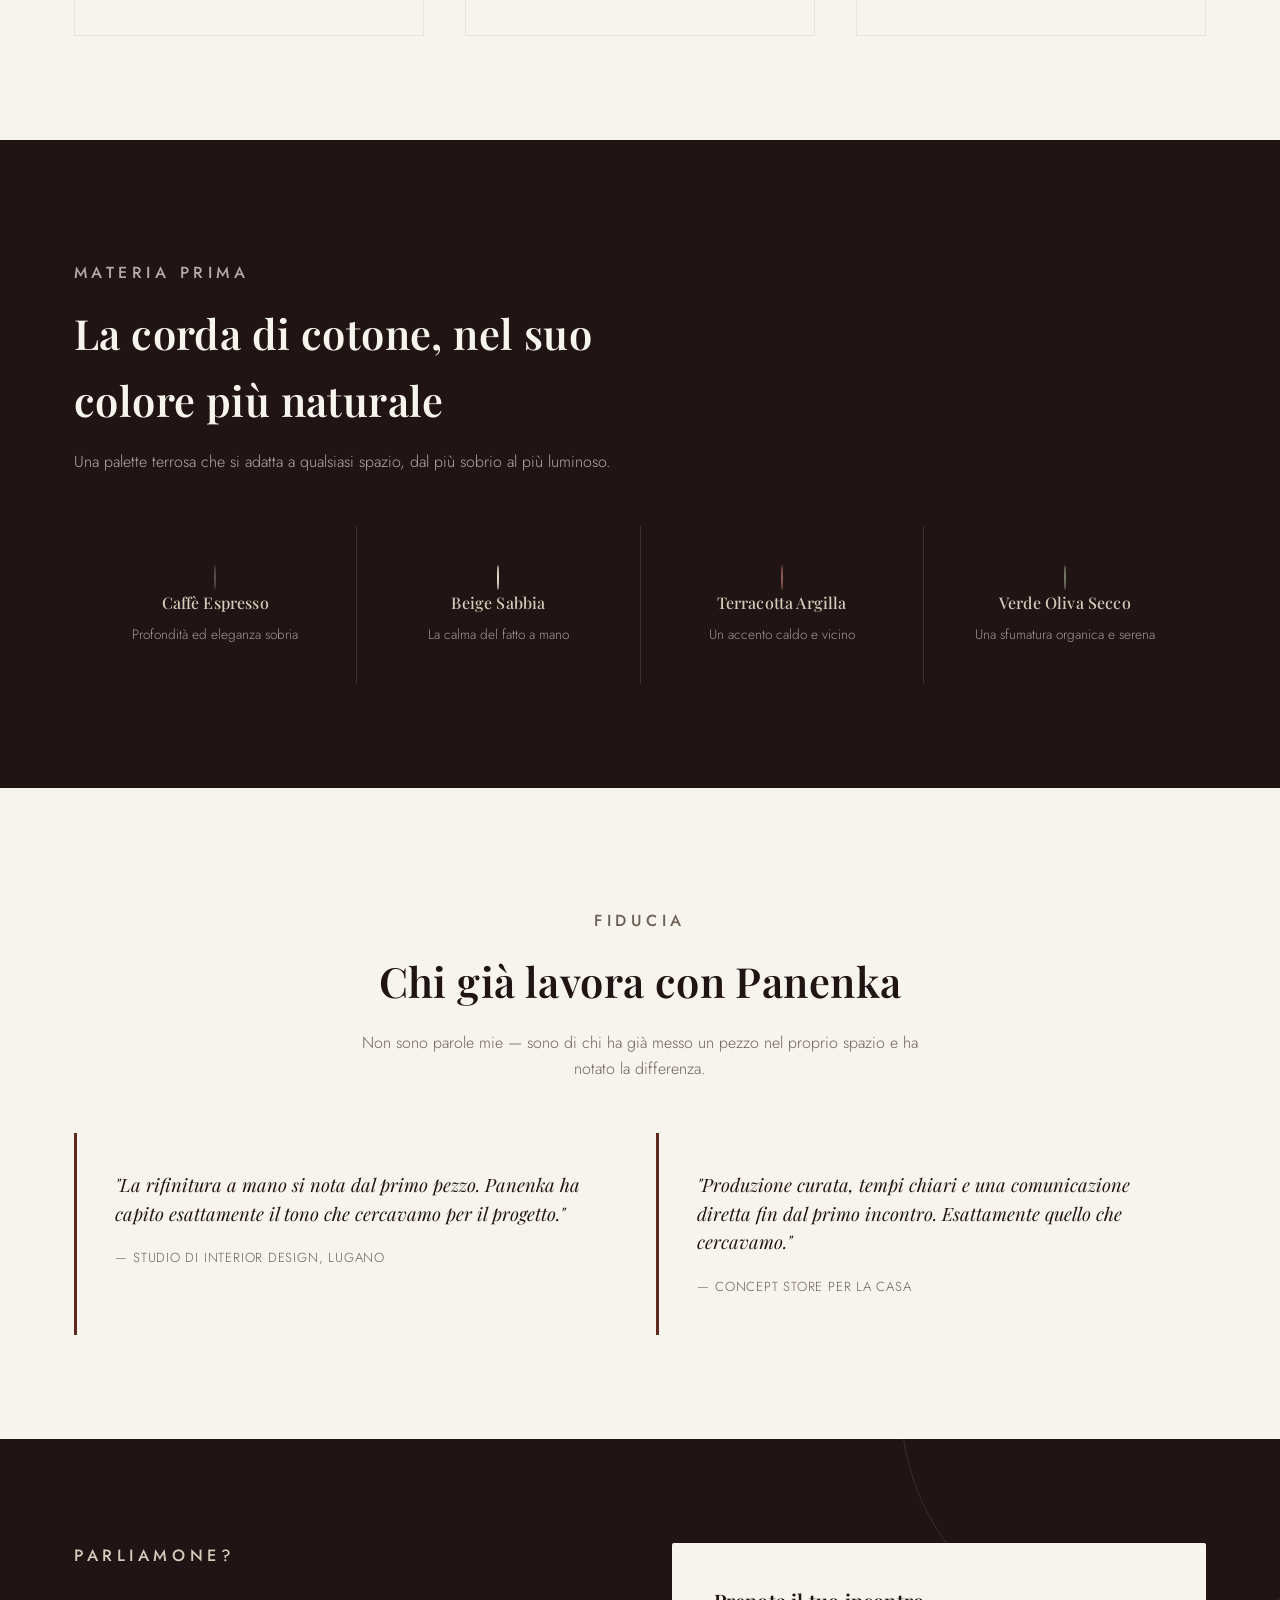
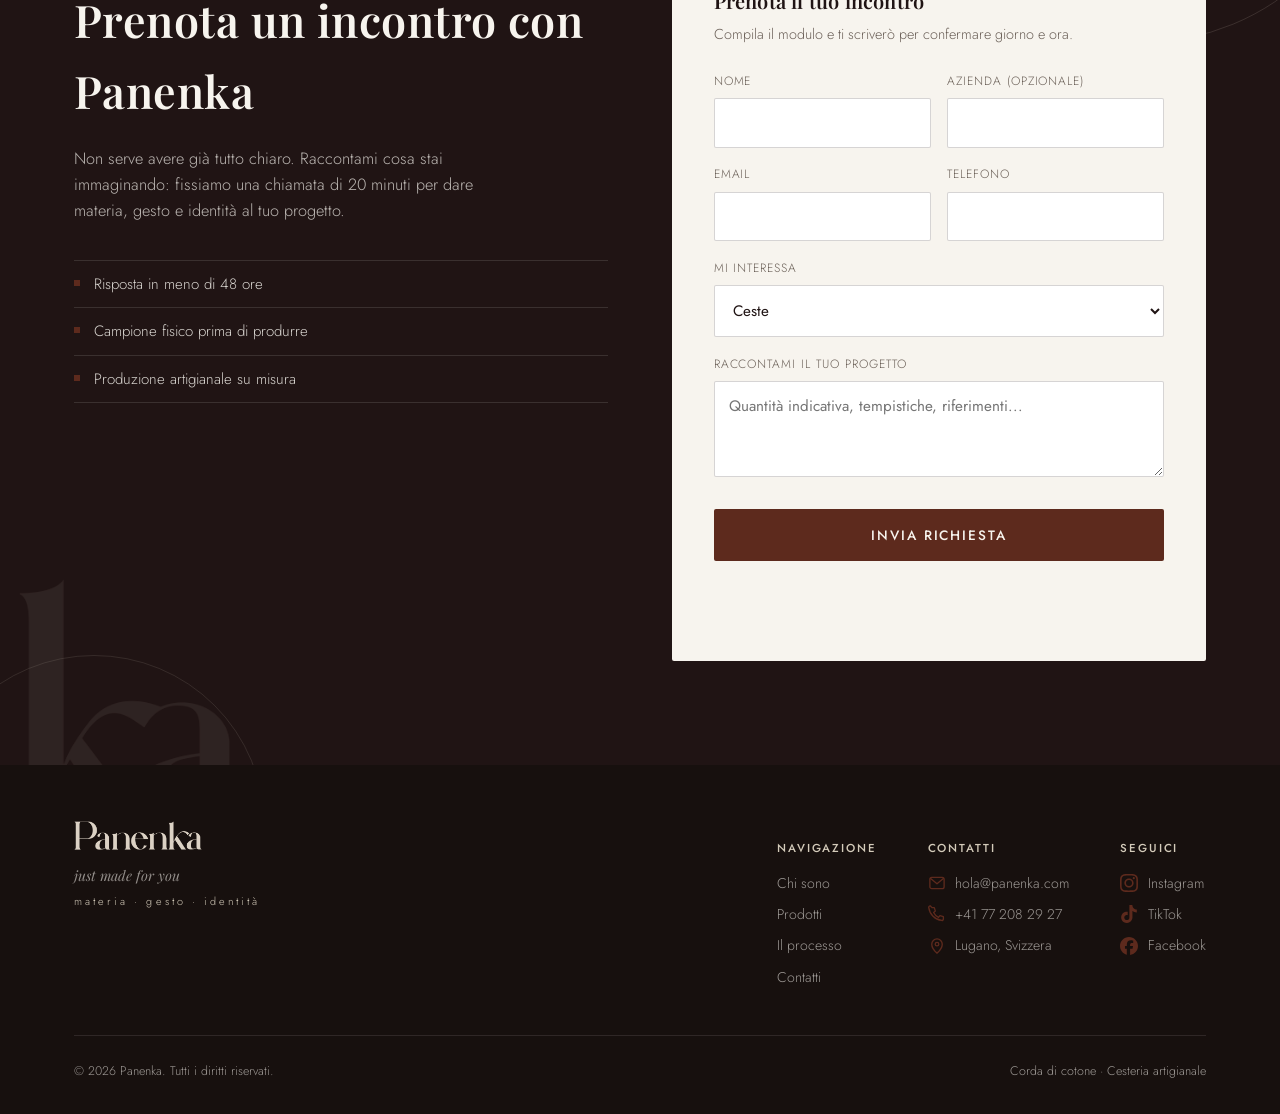
==== commit 48385e9f: "Replace Chi sono placeholder photo with Gabi's real portrait Swaps the generic planter product shot " ====
--- a/panenka/index.html
+++ b/panenka/index.html
@@ -53,7 +53,7 @@
     <section class="intro" id="chi-sono">
       <div class="container intro__grid">
         <div class="intro__media reveal">
-          <img src="images/macetero-cuerda.jpg" alt="Contenitore intrecciato a mano in corda di cotone, luce naturale" loading="lazy" width="1376" height="768" />
+          <img src="images/gabi-founder.jpg" alt="Gabi, la fondatrice di Panenka, con una borsa in corda di cotone fatta a mano" loading="lazy" width="900" height="1350" style="object-position: 50% 20%;" />
           <div class="intro__media-tag">"Ho scelto di darle il primo posto perché è quello che amo fare davvero — cucire, ancora e ancora, con le mie mani."</div>
         </div>
         <div class="intro__copy reveal">
--- a/panenka/css/style.css
+++ b/panenka/css/style.css
@@ -793,7 +793,8 @@
   fill: none;
 }
 .icon-list .icon--instagram svg,
-.icon-list .icon--tiktok svg {
+.icon-list .icon--tiktok svg,
+.icon-list .icon--facebook svg {
   fill: currentColor;
 }
 .icon-list a:hover .icon { color: var(--arena); }
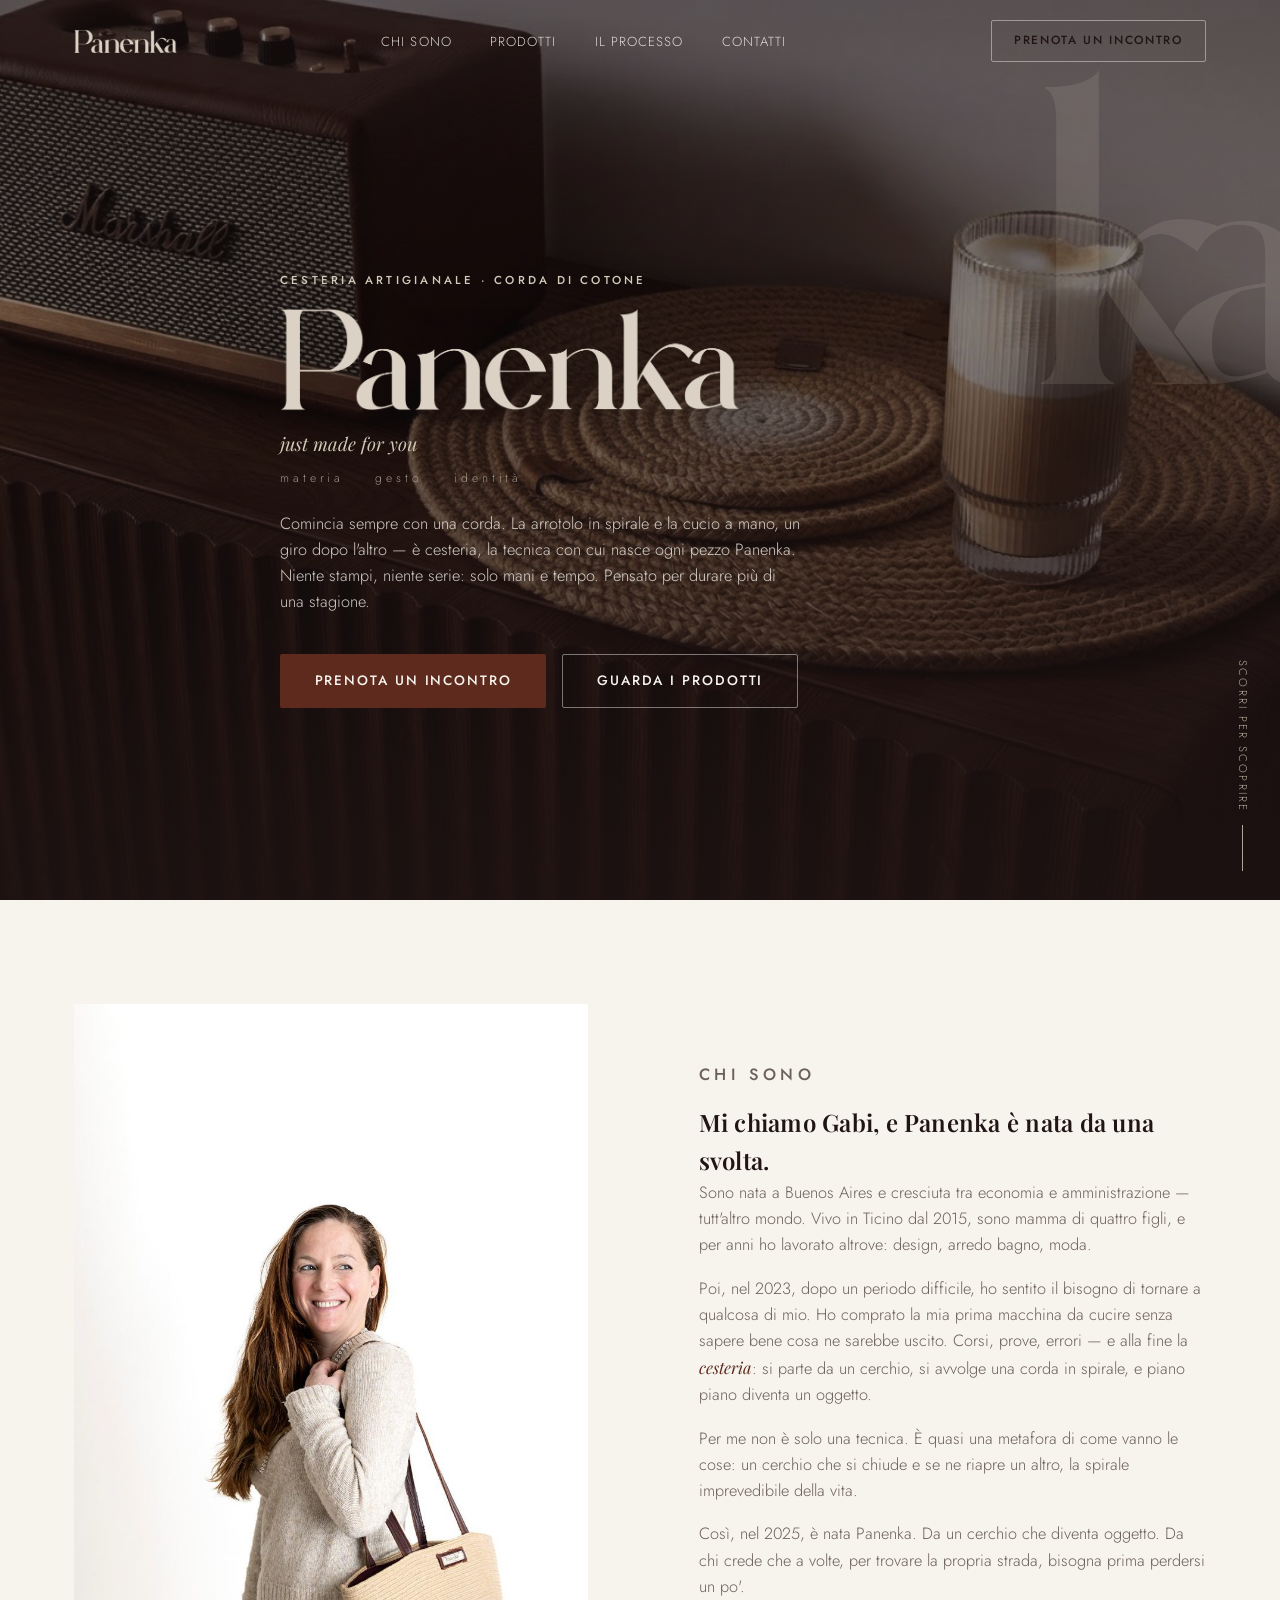
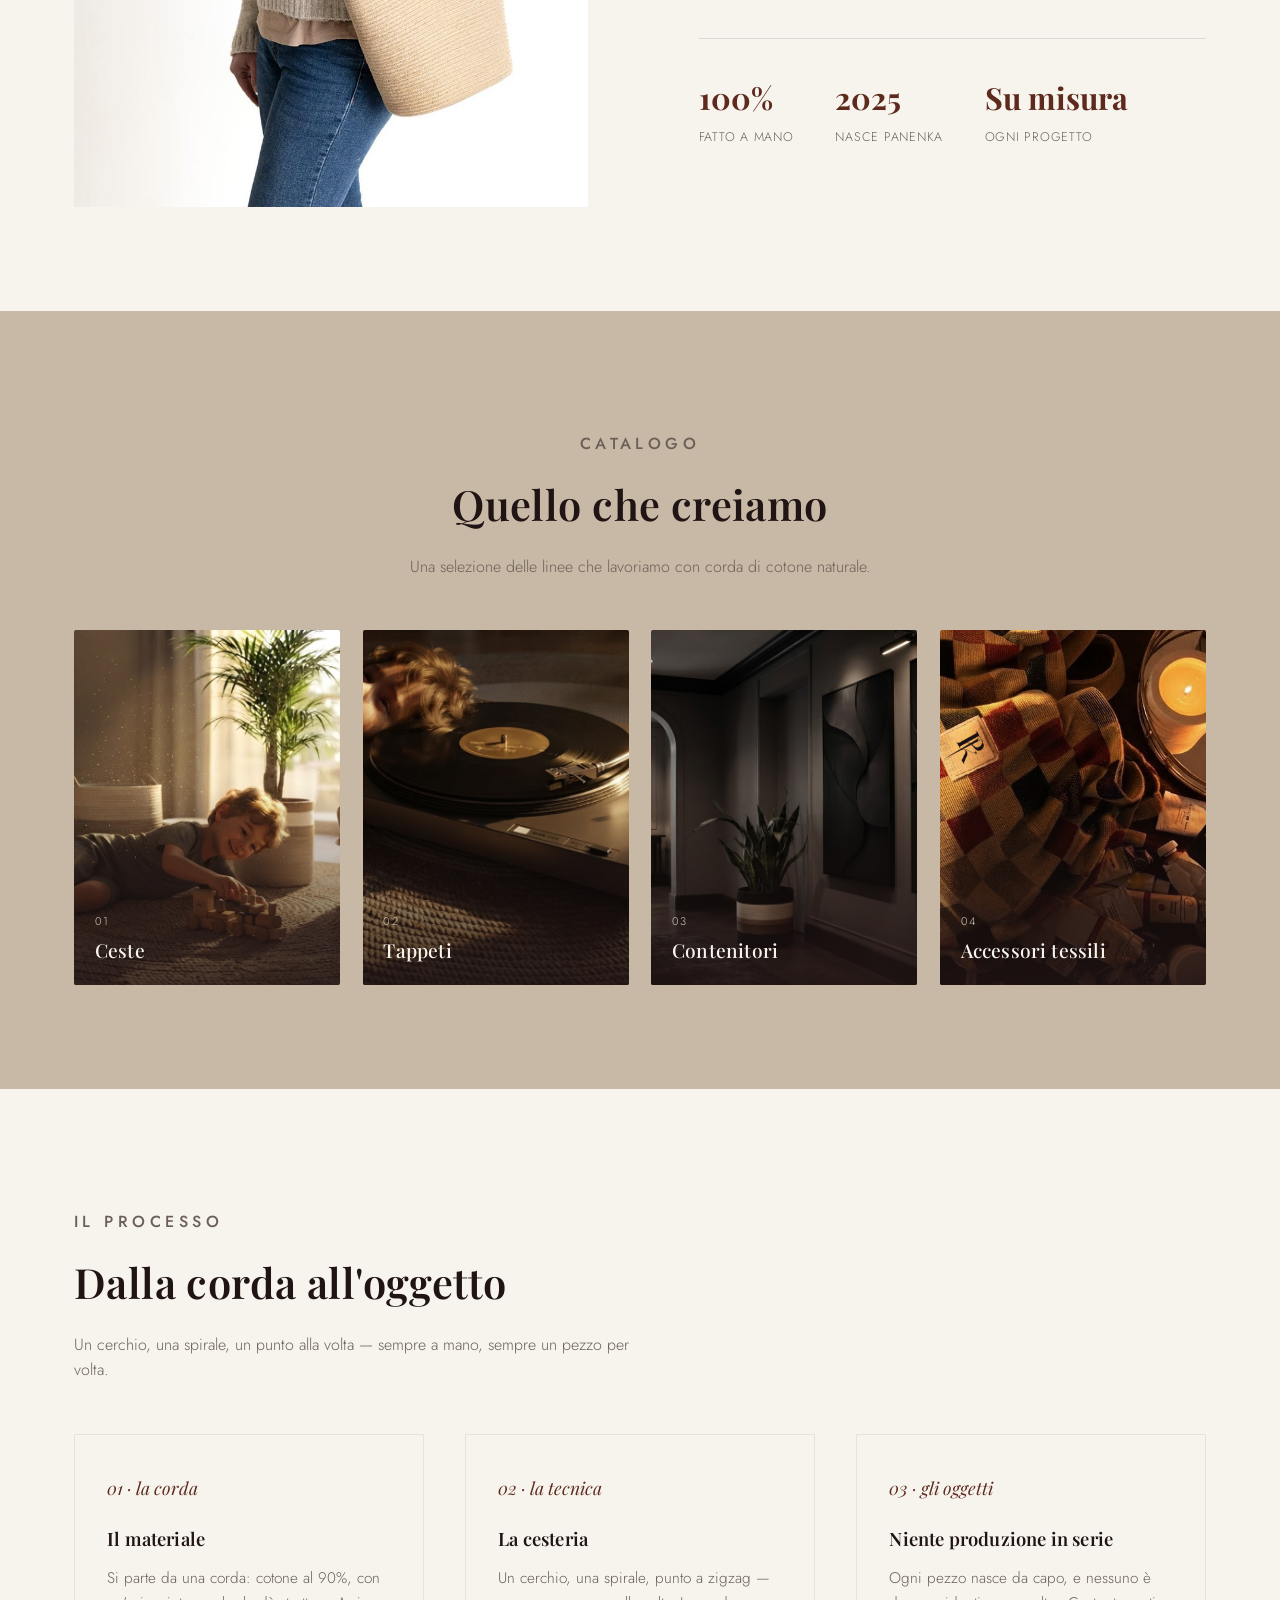
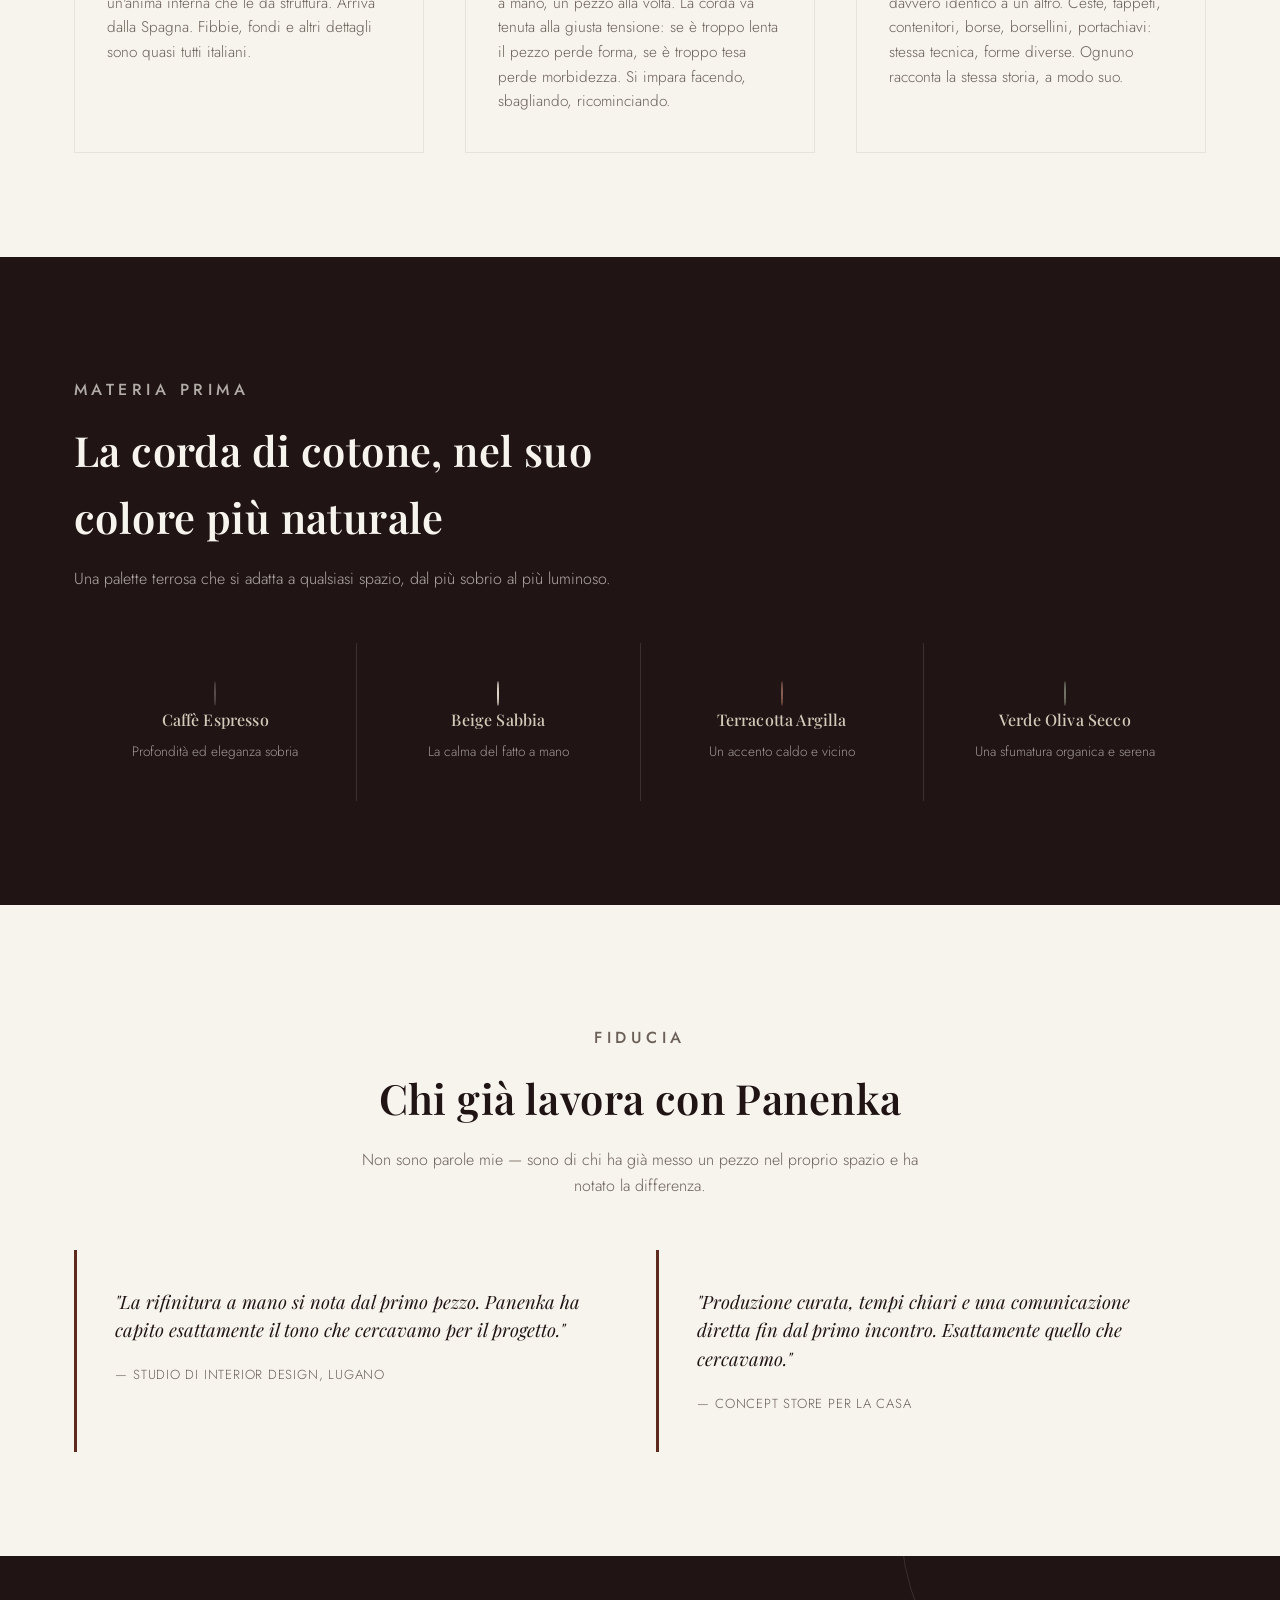
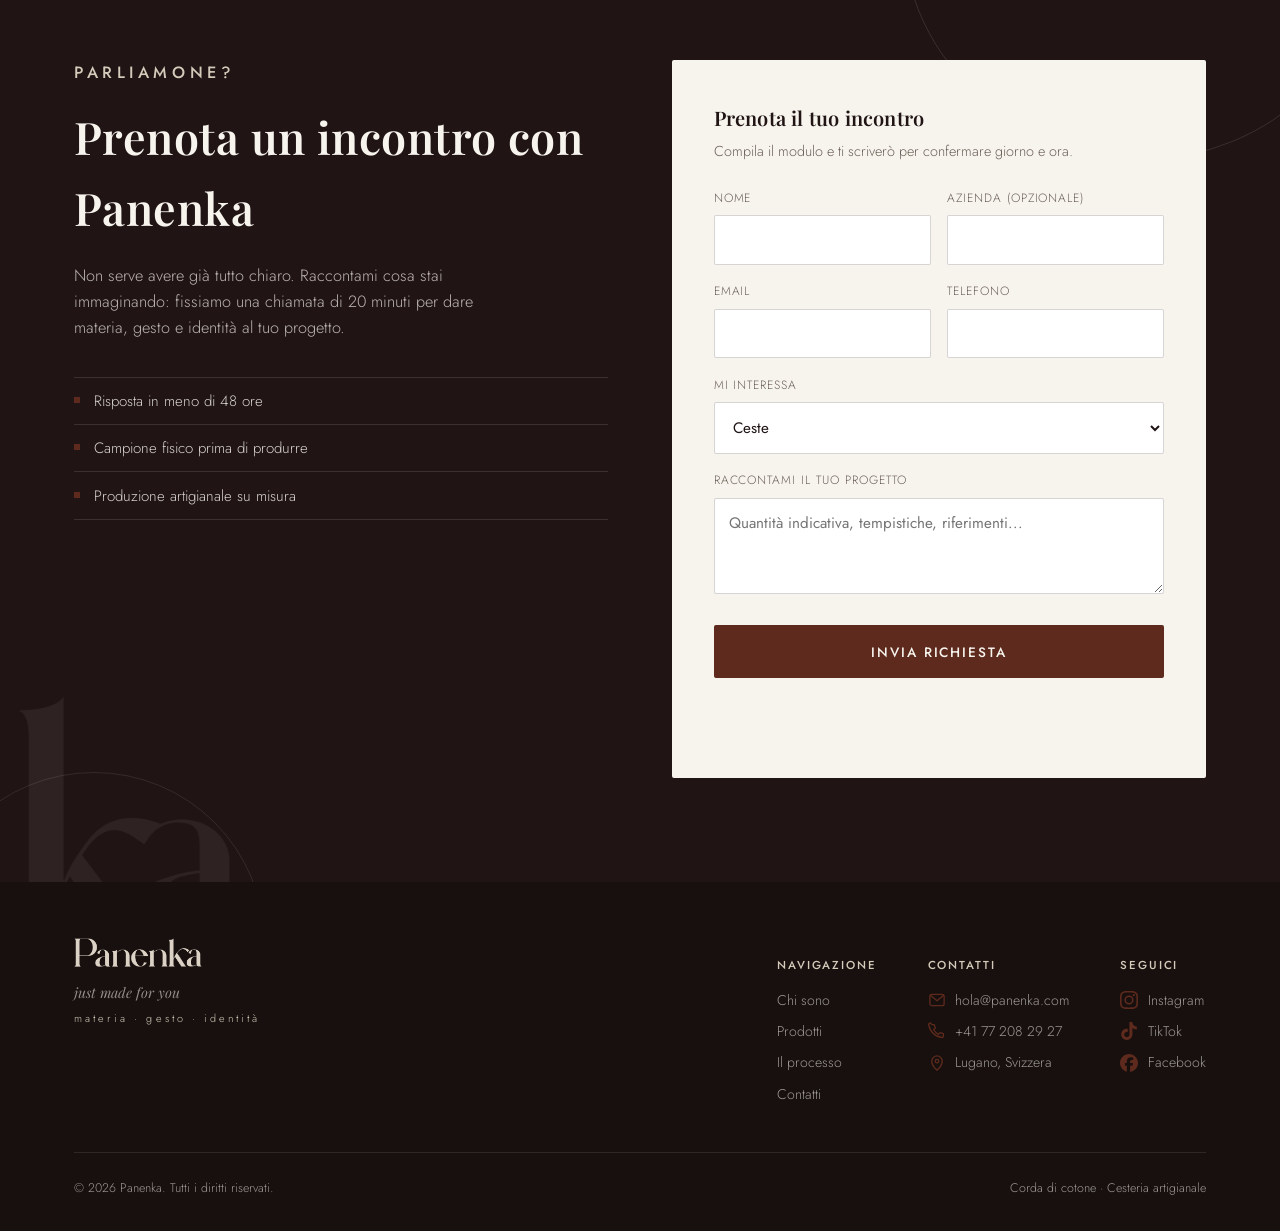
==== commit 2ae204a6: "Match Chi sono layout to design canvas Remove the overlapping quote tag and switch the founder photo" ====
--- a/panenka/index.html
+++ b/panenka/index.html
@@ -54,7 +54,6 @@
       <div class="container intro__grid">
         <div class="intro__media reveal">
           <img src="images/gabi-founder.jpg" alt="Gabi, la fondatrice di Panenka, con una borsa in corda di cotone fatta a mano" loading="lazy" width="900" height="1350" style="object-position: 50% 20%;" />
-          <div class="intro__media-tag">"Ho scelto di darle il primo posto perché è quello che amo fare davvero — cucire, ancora e ancora, con le mie mani."</div>
         </div>
         <div class="intro__copy reveal">
           <p class="eyebrow">Chi sono</p>
--- a/panenka/css/style.css
+++ b/panenka/css/style.css
@@ -345,22 +345,11 @@
 }
 .intro__media img {
   width: 100%;
-  height: 520px;
+  max-width: 514px;
+  aspect-ratio: 514 / 803;
+  height: auto;
   object-fit: cover;
   border-radius: var(--radius);
-}
-.intro__media-tag {
-  position: absolute;
-  left: -1.4rem;
-  bottom: -1.4rem;
-  background: var(--espresso);
-  color: var(--arena);
-  padding: 1.5rem 1.8rem;
-  max-width: 260px;
-  font-family: var(--font-display);
-  font-style: italic;
-  font-size: 1.05rem;
-  line-height: 1.4;
 }
 
 .intro__copy p + p { margin-top: 1.1rem; }
@@ -821,7 +810,7 @@
    ========================================================================== */
 @media (max-width: 980px) {
   .intro__grid { grid-template-columns: 1fr; }
-  .intro__media img { height: 380px; }
+  .intro__media img { max-width: 360px; margin: 0 auto; display: block; }
   .products-grid { grid-template-columns: repeat(2, 1fr); }
   .process-grid { grid-template-columns: 1fr; gap: 1.4rem; }
   .materials-grid { grid-template-columns: repeat(2, 1fr); }
@@ -838,7 +827,6 @@
   .form-row { grid-template-columns: 1fr; }
   .products-grid { grid-template-columns: 1fr 1fr; }
   .materials-grid { grid-template-columns: 1fr 1fr; }
-  .intro__media-tag { position: static; margin-top: 1rem; max-width: none; }
   .hero__scroll { display: none; }
 }
 
